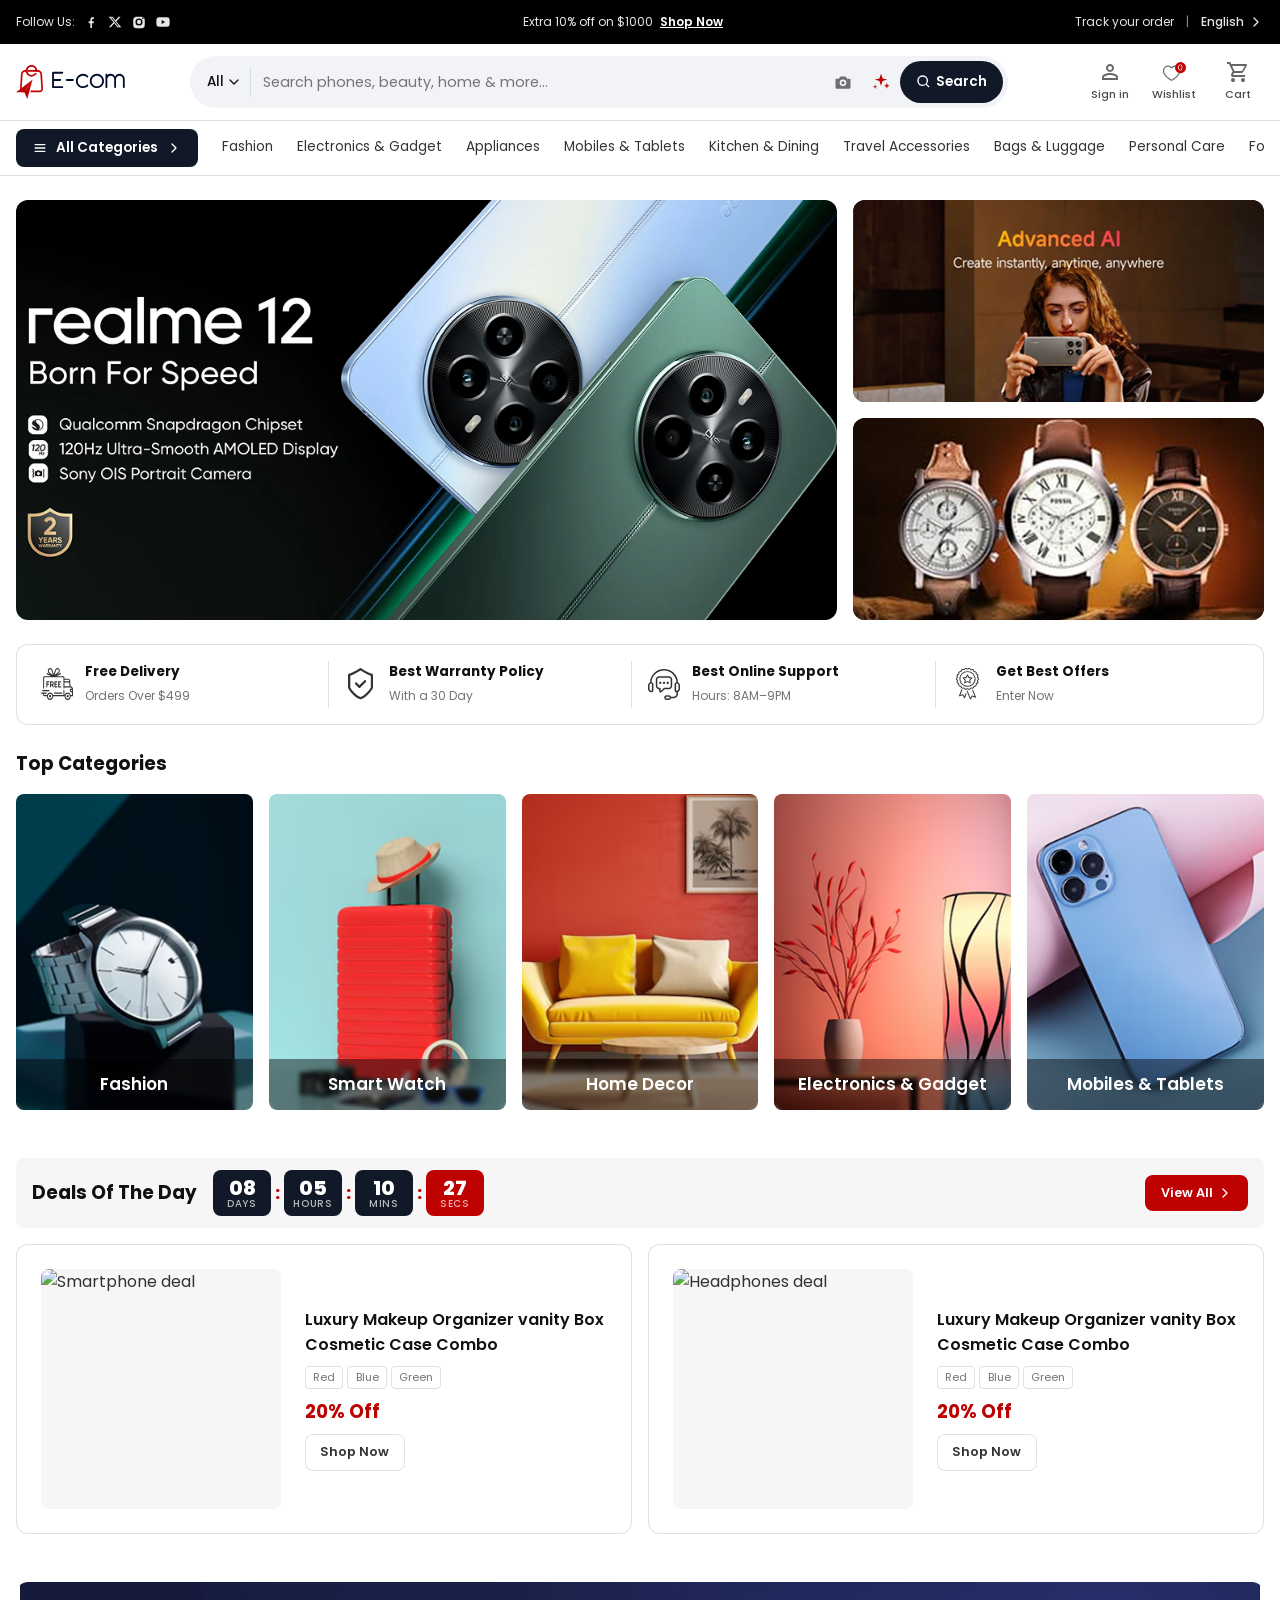
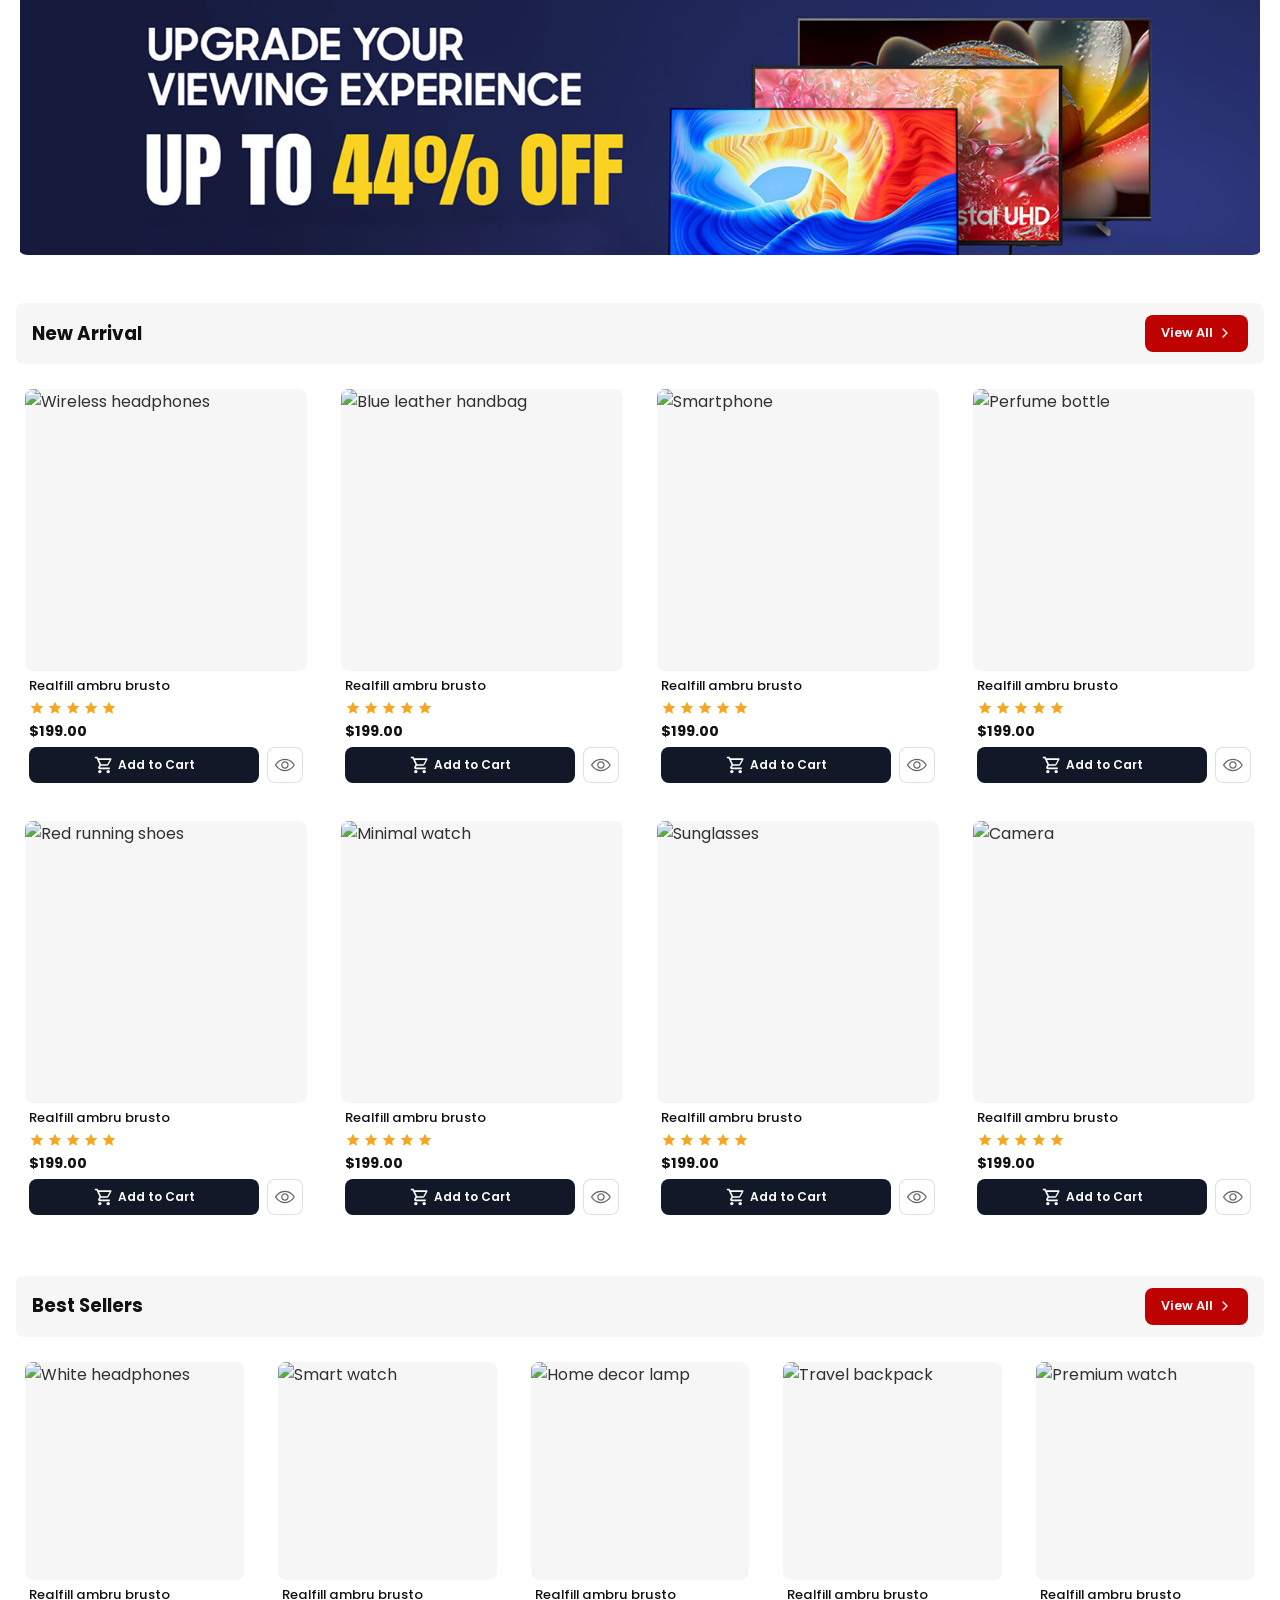
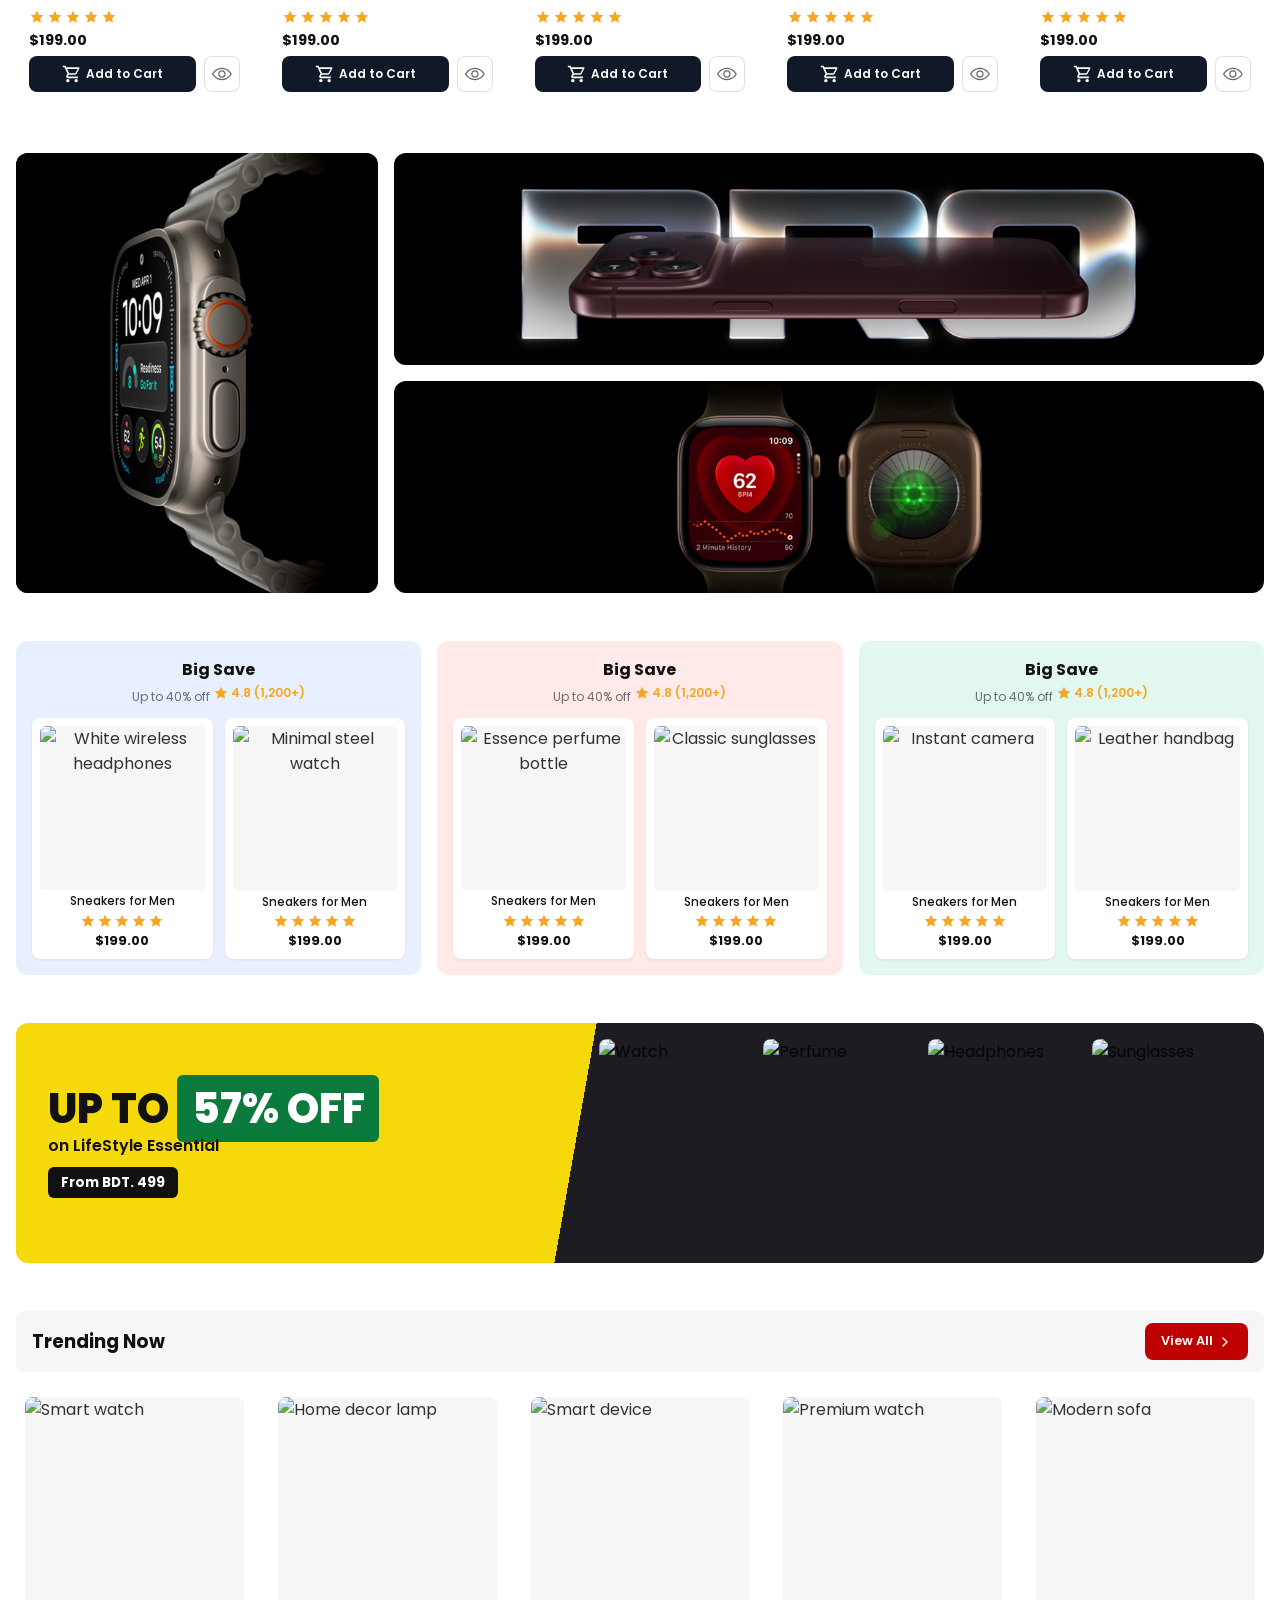
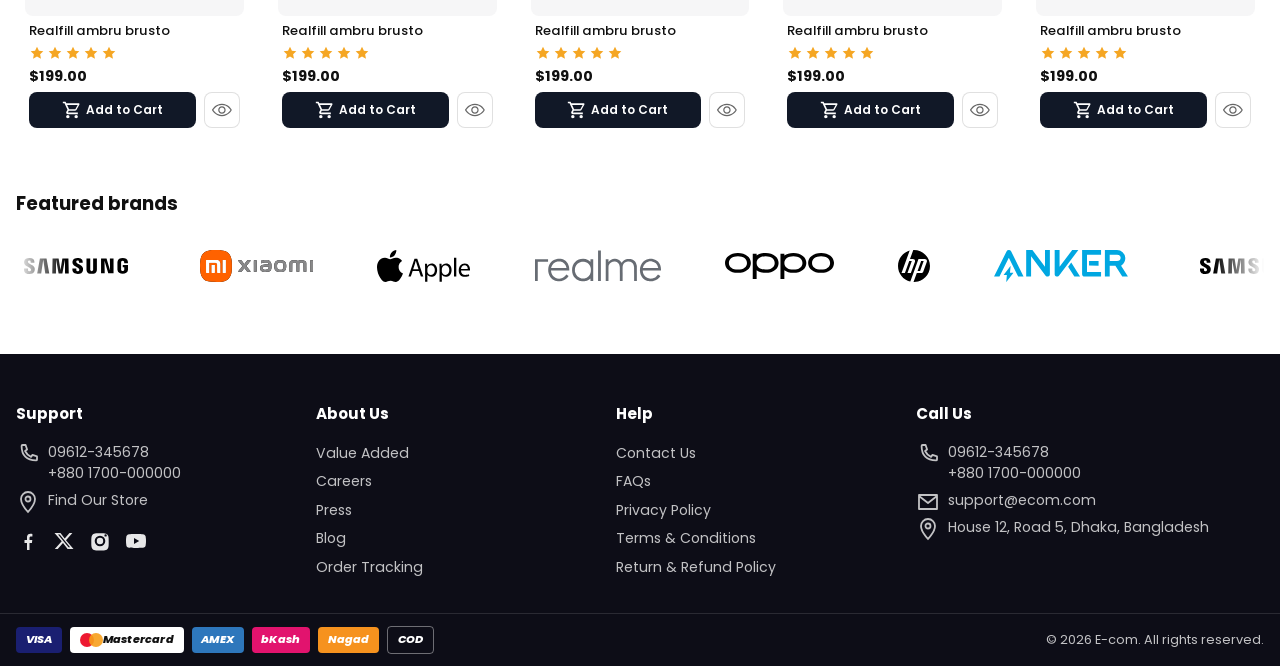
==== index.html @ a183217d "first commit" ====
<!DOCTYPE html>
<html lang="en">
<head>
  <meta charset="UTF-8" />
  <meta name="viewport" content="width=device-width, initial-scale=1.0" />
  <title>E-com — Home</title>
  <link rel="preconnect" href="https://fonts.googleapis.com" />
  <link rel="preconnect" href="https://fonts.gstatic.com" crossorigin />
  <link href="https://fonts.googleapis.com/css2?family=Poppins:wght@400;500;600;700;800&display=swap" rel="stylesheet" />
  <link rel="stylesheet" href="styles.css" />
</head>
<body>

  <!-- ══ Top utility bar ══ -->
  <div class="topbar">
    <div class="container topbar__inner">
      <div class="topbar__social">
        <span>Follow Us:</span>
        <a href="#" aria-label="Facebook" class="icon icon-16"><svg viewBox="0 0 24 24"><path d="M13.5 21v-7h2.4l.4-3h-2.8V9.1c0-.9.3-1.5 1.6-1.5h1.3V4.9c-.3 0-1.1-.1-2-.1-2 0-3.4 1.2-3.4 3.5V11H8.5v3H11v7h2.5z"/></svg></a>
        <a href="#" aria-label="X" class="icon icon-16"><svg viewBox="0 0 24 24"><path d="M17.5 4h2.9l-6.4 7.3L21.5 20h-5.9l-4.6-6-5.3 6H2.8l6.9-7.8L2.5 4h6l4.2 5.5L17.5 4zm-1 14.3h1.6L7.7 5.5H6L16.5 18.3z"/></svg></a>
        <a href="#" aria-label="Instagram" class="icon icon-16"><svg viewBox="0 0 24 24"><path d="M12 8.8A3.2 3.2 0 1 0 12 15.2 3.2 3.2 0 0 0 12 8.8zm0-2.1a5.3 5.3 0 1 1 0 10.6 5.3 5.3 0 0 1 0-10.6zm6.8-.3a1.2 1.2 0 1 1-2.4 0 1.2 1.2 0 0 1 2.4 0zM12 4.2c-2.5 0-2.8 0-3.8.1-1 .1-1.6.2-2.1.4-.6.2-1 .5-1.4.9-.4.4-.7.8-.9 1.4-.2.5-.3 1.1-.4 2.1-.1 1-.1 1.3-.1 3.8s0 2.8.1 3.8c.1 1 .2 1.6.4 2.1.2.6.5 1 .9 1.4.4.4.8.7 1.4.9.5.2 1.1.3 2.1.4 1 .1 1.3.1 3.8.1s2.8 0 3.8-.1c1-.1 1.6-.2 2.1-.4.6-.2 1-.5 1.4-.9.4-.4.7-.8.9-1.4.2-.5.3-1.1.4-2.1.1-1 .1-1.3.1-3.8s0-2.8-.1-3.8c-.1-1-.2-1.6-.4-2.1-.2-.6-.5-1-.9-1.4-.4-.4-.8-.7-1.4-.9-.5-.2-1.1-.3-2.1-.4-1-.1-1.3-.1-3.8-.1z"/></svg></a>
        <a href="#" aria-label="YouTube" class="icon icon-16"><svg viewBox="0 0 24 24"><path d="M21.6 7.2a2.5 2.5 0 0 0-1.8-1.8C18.2 5 12 5 12 5s-6.2 0-7.8.4A2.5 2.5 0 0 0 2.4 7.2 26 26 0 0 0 2 12a26 26 0 0 0 .4 4.8 2.5 2.5 0 0 0 1.8 1.8c1.6.4 7.8.4 7.8.4s6.2 0 7.8-.4a2.5 2.5 0 0 0 1.8-1.8A26 26 0 0 0 22 12a26 26 0 0 0-.4-4.8zM10 15V9l5.2 3L10 15z"/></svg></a>
      </div>
      <p class="topbar__promo">Extra 10% off on $1000 <a href="#">Shop Now</a></p>
      <div class="topbar__links">
        <a href="#">Track your order</a>
        <span class="divider">|</span>
        <button class="lang">English <span class="icon icon-16"><svg viewBox="0 0 24 24"><path d="M9 6l6 6-6 6" fill="none" stroke="currentColor" stroke-width="2" stroke-linecap="round" stroke-linejoin="round"/></svg></span></button>
      </div>
    </div>
  </div>

  <!-- ══ Main header ══ -->
  <header class="header">
    <div class="container header__inner">
      <a class="logo" href="index.html">
        <img src="Assets/Icon/E com Logo.svg" alt="E-com logo" width="163" height="50" />
      </a>
      <div class="header__actions">
        <div class="searchwrap">
          <form class="search" role="search" id="searchForm">
            <div class="search__cat">
              <button type="button" id="searchCatBtn" aria-expanded="false" aria-haspopup="listbox">
                <span id="searchCatLabel">All</span>
                <span class="icon icon-16"><svg viewBox="0 0 24 24"><path d="M6 9l6 6 6-6" fill="none" stroke="currentColor" stroke-width="2" stroke-linecap="round" stroke-linejoin="round"/></svg></span>
              </button>
              <ul class="search__menu" id="searchCatMenu" role="listbox" hidden>
                <li><button type="button" class="active" data-value="all" role="option">All</button></li>
                <li><button type="button" data-value="mobiles" role="option">Mobiles &amp; Tab</button></li>
                <li><button type="button" data-value="electronics" role="option">Electronics</button></li>
                <li><button type="button" data-value="womens" role="option">Women's Fashion</button></li>
                <li><button type="button" data-value="mens" role="option">Men's Fashion</button></li>
                <li><button type="button" data-value="beauty" role="option">Beauty</button></li>
                <li><button type="button" data-value="home" role="option">Home &amp; Living</button></li>
                <li><button type="button" data-value="appliances" role="option">Appliances</button></li>
                <li><button type="button" data-value="baby" role="option">Baby &amp; Kids</button></li>
                <li><button type="button" data-value="sports" role="option">Sports</button></li>
              </ul>
            </div>
            <input type="search" id="searchInput" placeholder="Search phones, beauty, home & more…" aria-label="Search products" autocomplete="off" />
            <button type="button" class="search__tool" id="imgSearchBtn" aria-label="Search by image" title="Search by image">
              <svg viewBox="0 0 24 24"><path d="M4 8h3l2-2.5h6L17 8h3a1 1 0 0 1 1 1v10a1 1 0 0 1-1 1H4a1 1 0 0 1-1-1V9a1 1 0 0 1 1-1zm8 9a4 4 0 1 0 0-8 4 4 0 0 0 0 8zm0-2a2 2 0 1 1 0-4 2 2 0 0 1 0 4z"/></svg>
            </button>
            <button type="button" class="search__tool search__ai" id="aiSearchBtn" aria-label="Ask AI" title="Ask AI">
              <svg viewBox="0 0 24 24"><path d="M12 2l1.9 5.7L19.5 9l-5.6 1.9L12 16.5l-1.9-5.6L4.5 9l5.6-1.3L12 2zm7 11l.9 2.6 2.6.9-2.6.9-.9 2.6-.9-2.6-2.6-.9 2.6-.9.9-2.6zM5 15l.7 2 2 .7-2 .7-.7 2-.7-2-2-.7 2-.7.7-2z"/></svg>
            </button>
            <button type="submit" class="search__go" aria-label="Search" title="Search">
              <svg viewBox="0 0 24 24"><path d="M10 2a8 8 0 1 0 4.9 14.3l4 4 1.4-1.4-4-4A8 8 0 0 0 10 2zm0 2a6 6 0 1 1 0 12 6 6 0 0 1 0-12z"/></svg>
              <span>Search</span>
            </button>
          </form>
          <input type="file" id="imgSearchInput" accept="image/*" hidden />
          <div class="ai-panel" id="aiPanel" hidden>
            <p class="ai-panel__title"><span class="icon icon-16"><svg viewBox="0 0 24 24"><path d="M12 2l1.9 5.7L19.5 9l-5.6 1.9L12 16.5l-1.9-5.6L4.5 9l5.6-1.3L12 2zm7 11l.9 2.6 2.6.9-2.6.9-.9 2.6-.9-2.6-2.6-.9 2.6-.9.9-2.6zM5 15l.7 2 2 .7-2 .7-.7 2-.7-2-2-.7 2-.7.7-2z"/></svg></span> Ask AI — describe what you want</p>
            <div class="ai-panel__row">
              <input type="text" id="aiInput" placeholder="e.g. red running shoes under $150" aria-label="Ask AI" />
              <button id="aiGo">Ask</button>
            </div>
            <div class="ai-panel__chips" id="aiChips"></div>
          </div>
          <div class="img-panel" id="imgPanel" hidden>
            <img id="imgPreview" alt="Uploaded search image" />
            <p>Image added — showing visually similar picks below.</p>
          </div>
        </div>
        <a href="#" class="h-icon" aria-label="Sign in"><img src="Assets/Icon/User Profile.svg" alt="" width="24" height="24" /><span>Sign in</span></a>
        <a href="#" class="h-icon" aria-label="Wishlist"><img src="Assets/Icon/Fav.svg" alt="" width="24" height="24" /><span>Wishlist</span></a>
        <a href="#" class="h-icon" aria-label="Cart"><img src="Assets/Icon/Cart.svg" alt="" width="24" height="24" /><span>Cart</span></a>
      </div>
    </div>
    <!-- ══ Category strip below header ══ -->
    <div class="catstrip">
      <div class="container catstrip__inner">
        <button class="catstrip__all" id="allCatsBtn" aria-expanded="false"><span class="icon icon-16"><svg viewBox="0 0 24 24"><path d="M4 6h16v2H4zm0 5h16v2H4zm0 5h16v2H4z"/></svg></span> All Categories <span class="icon icon-16 catstrip__chev"><svg viewBox="0 0 24 24"><path d="M9 6l6 6-6 6" fill="none" stroke="currentColor" stroke-width="2" stroke-linecap="round" stroke-linejoin="round"/></svg></span></button>
        <nav class="catstrip__nav" aria-label="Categories">
          <a href="#">Fashion</a>
          <a href="#">Electronics &amp; Gadget</a>
          <a href="#">Appliances</a>
          <a href="#">Mobiles &amp; Tablets</a>
          <a href="#">Kitchen &amp; Dining</a>
          <a href="#">Travel Accessories</a>
          <a href="#">Bags &amp; Luggage</a>
          <a href="#">Personal Care</a>
          <a href="#">Food &amp; Grocery</a>
        </nav>
      </div>
      <!-- ══ Mega menu (opens on All Categories click) ══ -->
      <div class="megamenu" id="megaMenu" hidden>
        <div class="container megamenu__inner">
          <ul class="megamenu__side" id="megaSide"></ul>
          <div class="megamenu__main">
            <div class="megamenu__head">
              <h3 id="megaTitle">Fashion</h3>
              <a href="#">View all <span class="icon icon-16"><svg viewBox="0 0 24 24"><path d="M5 12h14m-6-6l6 6-6 6" fill="none" stroke="currentColor" stroke-width="2" stroke-linecap="round" stroke-linejoin="round"/></svg></span></a>
            </div>
            <div class="megamenu__subs" id="megaSubs"></div>
          </div>
          <aside class="megamenu__explore">
            <p class="explore__kicker">Explore</p>
            <h4 id="exploreTitle">Fashion</h4>
            <p id="exploreText">Browse the top picks in fashion from verified sellers.</p>
            <a class="btn btn--primary btn--sm" href="#">Shop now <span class="icon icon-16"><svg viewBox="0 0 24 24"><path d="M5 12h14m-6-6l6 6-6 6" fill="none" stroke="currentColor" stroke-width="2" stroke-linecap="round" stroke-linejoin="round"/></svg></span></a>
            <p class="explore__note"><span class="icon icon-16"><svg viewBox="0 0 24 24"><path d="M3 7h11v8H3zM14 10h4l3 3v2h-7zM6 19a1.8 1.8 0 1 0 0-3.6A1.8 1.8 0 0 0 6 19zm11 0a1.8 1.8 0 1 0 0-3.6 1.8 1.8 0 0 0 0 3.6z" fill="none" stroke="currentColor" stroke-width="1.8"/></svg></span> 100% Cash on Delivery</p>
            <p class="explore__note"><span class="icon icon-16"><svg viewBox="0 0 24 24"><path d="M3 7h11v8H3zM14 10h4l3 3v2h-7zM6 19a1.8 1.8 0 1 0 0-3.6A1.8 1.8 0 0 0 6 19zm11 0a1.8 1.8 0 1 0 0-3.6 1.8 1.8 0 0 0 0 3.6z" fill="none" stroke="currentColor" stroke-width="1.8"/></svg></span> Fast home delivery</p>
          </aside>
        </div>
      </div>
    </div>
  </header>

  <main>
    <!-- ══ Hero ══ -->
    <section class="container hero">
      <article class="hero__main">
        <img src="Assets/Banner/Main Hero Banner.png" alt="Galaxy S25 Series pre-order" />
      </article>
      <div class="hero__side">
        <article class="hero__card"><img src="Assets/Banner/Sub Banner 1.png" alt="Advanced AI phones" /></article>
        <article class="hero__card"><img src="Assets/Banner/Sub Banner 2.png" alt="Premium watches" /></article>
      </div>
    </section>

    <!-- ══ Service strip ══ -->
    <section class="container">
      <div class="trust">
        <div class="trust__item">
          <img src="Assets/Icon/Free delivery.svg" alt="Free delivery" width="32" height="32" />
          <div><strong>Free Delivery</strong><small>Orders Over $499</small></div>
        </div>
        <div class="trust__item">
          <img src="Assets/Icon/Best Warranty Policy.svg" alt="Best warranty policy" width="32" height="32" />
          <div><strong>Best Warranty Policy</strong><small>With a 30 Day</small></div>
        </div>
        <div class="trust__item">
          <img src="Assets/Icon/Best Online Support.svg" alt="Best online support" width="32" height="32" />
          <div><strong>Best Online Support</strong><small>Hours: 8AM–9PM</small></div>
        </div>
        <div class="trust__item">
          <img src="Assets/Icon/Get Best Offers.svg" alt="Get best offers" width="32" height="32" />
          <div><strong>Get Best Offers</strong><small>Enter Now</small></div>
        </div>
      </div>
    </section>

    <!-- ══ Top categories ══ -->
    <section class="container section">
      <h2 class="section__title">Top Categories</h2>
      <div class="cats">
        <a class="cat" href="#"><img src="Assets/Category Banner Image/image.png" alt="Fashion" /><span>Fashion</span></a>
        <a class="cat" href="#"><img src="Assets/Category Banner Image/image-1.png" alt="Smart Watch" /><span>Smart Watch</span></a>
        <a class="cat" href="#"><img src="Assets/Category Banner Image/image 104.png" alt="Home Decor" /><span>Home Decor</span></a>
        <a class="cat" href="#"><img src="Assets/Category Banner Image/image 106.png" alt="Electronics and Gadget" /><span>Electronics &amp; Gadget</span></a>
        <a class="cat" href="#"><img src="Assets/Category Banner Image/image 114.png" alt="Mobiles and Tablets" /><span>Mobiles &amp; Tablets</span></a>
      </div>
    </section>

    <!-- ══ Deals of the day ══ -->
    <section class="container section">
      <div class="deals-bar">
        <div class="deals-bar__left">
          <h2 class="section__title section__title--inline">Deals Of The Day</h2>
          <div class="countdown" id="countdown" aria-label="Deal countdown">
            <div class="cd-box"><span id="cd-d">08</span><small>Days</small></div><i>:</i>
            <div class="cd-box"><span id="cd-h">05</span><small>Hours</small></div><i>:</i>
            <div class="cd-box"><span id="cd-m">10</span><small>Mins</small></div><i>:</i>
            <div class="cd-box cd-box--sec"><span id="cd-s">30</span><small>Secs</small></div>
          </div>
        </div>
        <a class="btn btn--primary btn--sm" href="#">View All <span class="icon icon-16"><svg viewBox="0 0 24 24"><path d="M9 6l6 6-6 6" fill="none" stroke="currentColor" stroke-width="2" stroke-linecap="round" stroke-linejoin="round"/></svg></span></a>
      </div>
      <div class="deals">
        <article class="deal">
          <div class="deal__img"><img src="https://images.unsplash.com/photo-1592750475338-74b7b21085ab?auto=format&fit=crop&w=800&q=80" alt="Smartphone deal" /></div>
          <div class="deal__body">
            <h3>Luxury Makeup Organizer vanity Box Cosmetic Case Combo</h3>
            <div class="tags"><span>Red</span><span>Blue</span><span>Green</span></div>
            <p class="off">20% Off</p>
            <a class="btn btn--ghost btn--sm" href="#">Shop Now</a>
          </div>
        </article>
        <article class="deal">
          <div class="deal__img"><img src="https://images.unsplash.com/photo-1505740420928-5e560c06d30e?auto=format&fit=crop&w=800&q=80" alt="Headphones deal" /></div>
          <div class="deal__body">
            <h3>Luxury Makeup Organizer vanity Box Cosmetic Case Combo</h3>
            <div class="tags"><span>Red</span><span>Blue</span><span>Green</span></div>
            <p class="off">20% Off</p>
            <a class="btn btn--ghost btn--sm" href="#">Shop Now</a>
          </div>
        </article>
      </div>
    </section>

    <!-- ══ Promo banner ══ -->
    <section class="container section">
      <article class="promo promo--img">
        <img src="Assets/Banner/2nd Section Main Banner.png" alt="Upgrade your viewing experience — up to 44% off TVs" />
      </article>
    </section>

    <!-- ══ New arrival (4 per row x 2 rows = 8) ══ -->
    <section class="container section" id="new-arrival">
      <div class="deals-bar">
        <h2 class="section__title section__title--inline">New Arrival</h2>
        <a class="btn btn--primary btn--sm" href="#">View All <span class="icon icon-16"><svg viewBox="0 0 24 24"><path d="M9 6l6 6-6 6" fill="none" stroke="currentColor" stroke-width="2" stroke-linecap="round" stroke-linejoin="round"/></svg></span></a>
      </div>
      <div class="rail rail--4">
        <article class="mini" data-name="wireless headphones">
          <div class="mini__img">
            <img src="https://images.unsplash.com/photo-1505740420928-5e560c06d30e?auto=format&fit=crop&w=500&q=80" alt="Wireless headphones" />
            <div class="mini__stepper"><div class="qty"><button aria-label="Decrease quantity">−</button><span>1</span><button aria-label="Increase quantity">+</button></div></div>
          </div>
          <h3>Realfill ambru brusto</h3>
          <p class="stars" aria-label="Rated 5 out of 5"><svg viewBox="0 0 24 24"><path d="M12 2.5l2.9 6 6.6.9-4.8 4.6 1.2 6.5L12 17.4 6.1 20.5l1.2-6.5L2.5 9.4l6.6-.9 2.9-6z"/></svg><svg viewBox="0 0 24 24"><path d="M12 2.5l2.9 6 6.6.9-4.8 4.6 1.2 6.5L12 17.4 6.1 20.5l1.2-6.5L2.5 9.4l6.6-.9 2.9-6z"/></svg><svg viewBox="0 0 24 24"><path d="M12 2.5l2.9 6 6.6.9-4.8 4.6 1.2 6.5L12 17.4 6.1 20.5l1.2-6.5L2.5 9.4l6.6-.9 2.9-6z"/></svg><svg viewBox="0 0 24 24"><path d="M12 2.5l2.9 6 6.6.9-4.8 4.6 1.2 6.5L12 17.4 6.1 20.5l1.2-6.5L2.5 9.4l6.6-.9 2.9-6z"/></svg><svg viewBox="0 0 24 24"><path d="M12 2.5l2.9 6 6.6.9-4.8 4.6 1.2 6.5L12 17.4 6.1 20.5l1.2-6.5L2.5 9.4l6.6-.9 2.9-6z"/></svg></p>
          <p class="mini__price" data-unit="199">$199.00</p>
          <div class="mini__actions">
            <button class="mini__cart"><img src="Assets/Icon/Add to Card Icon.svg" alt="" width="20" height="20" /> Add to Cart</button>
            <button class="mini__view" aria-label="View product details"><img src="Assets/Icon/Show Product Details Icon.svg" alt="" width="20" height="20" /></button>
          </div>
        </article>
        <article class="mini" data-name="leather handbag">
          <div class="mini__img">
            <img src="https://images.unsplash.com/photo-1584917865442-de89df76afd3?auto=format&fit=crop&w=500&q=80" alt="Blue leather handbag" />
            <div class="mini__stepper"><div class="qty"><button aria-label="Decrease quantity">−</button><span>1</span><button aria-label="Increase quantity">+</button></div></div>
          </div>
          <h3>Realfill ambru brusto</h3>
          <p class="stars" aria-label="Rated 5 out of 5"><svg viewBox="0 0 24 24"><path d="M12 2.5l2.9 6 6.6.9-4.8 4.6 1.2 6.5L12 17.4 6.1 20.5l1.2-6.5L2.5 9.4l6.6-.9 2.9-6z"/></svg><svg viewBox="0 0 24 24"><path d="M12 2.5l2.9 6 6.6.9-4.8 4.6 1.2 6.5L12 17.4 6.1 20.5l1.2-6.5L2.5 9.4l6.6-.9 2.9-6z"/></svg><svg viewBox="0 0 24 24"><path d="M12 2.5l2.9 6 6.6.9-4.8 4.6 1.2 6.5L12 17.4 6.1 20.5l1.2-6.5L2.5 9.4l6.6-.9 2.9-6z"/></svg><svg viewBox="0 0 24 24"><path d="M12 2.5l2.9 6 6.6.9-4.8 4.6 1.2 6.5L12 17.4 6.1 20.5l1.2-6.5L2.5 9.4l6.6-.9 2.9-6z"/></svg><svg viewBox="0 0 24 24"><path d="M12 2.5l2.9 6 6.6.9-4.8 4.6 1.2 6.5L12 17.4 6.1 20.5l1.2-6.5L2.5 9.4l6.6-.9 2.9-6z"/></svg></p>
          <p class="mini__price" data-unit="199">$199.00</p>
          <div class="mini__actions">
            <button class="mini__cart"><img src="Assets/Icon/Add to Card Icon.svg" alt="" width="20" height="20" /> Add to Cart</button>
            <button class="mini__view" aria-label="View product details"><img src="Assets/Icon/Show Product Details Icon.svg" alt="" width="20" height="20" /></button>
          </div>
        </article>
        <article class="mini" data-name="smartphone">
          <div class="mini__img">
            <img src="https://images.unsplash.com/photo-1511707171634-5f897ff02aa9?auto=format&fit=crop&w=500&q=80" alt="Smartphone" />
            <div class="mini__stepper"><div class="qty"><button aria-label="Decrease quantity">−</button><span>1</span><button aria-label="Increase quantity">+</button></div></div>
          </div>
          <h3>Realfill ambru brusto</h3>
          <p class="stars" aria-label="Rated 5 out of 5"><svg viewBox="0 0 24 24"><path d="M12 2.5l2.9 6 6.6.9-4.8 4.6 1.2 6.5L12 17.4 6.1 20.5l1.2-6.5L2.5 9.4l6.6-.9 2.9-6z"/></svg><svg viewBox="0 0 24 24"><path d="M12 2.5l2.9 6 6.6.9-4.8 4.6 1.2 6.5L12 17.4 6.1 20.5l1.2-6.5L2.5 9.4l6.6-.9 2.9-6z"/></svg><svg viewBox="0 0 24 24"><path d="M12 2.5l2.9 6 6.6.9-4.8 4.6 1.2 6.5L12 17.4 6.1 20.5l1.2-6.5L2.5 9.4l6.6-.9 2.9-6z"/></svg><svg viewBox="0 0 24 24"><path d="M12 2.5l2.9 6 6.6.9-4.8 4.6 1.2 6.5L12 17.4 6.1 20.5l1.2-6.5L2.5 9.4l6.6-.9 2.9-6z"/></svg><svg viewBox="0 0 24 24"><path d="M12 2.5l2.9 6 6.6.9-4.8 4.6 1.2 6.5L12 17.4 6.1 20.5l1.2-6.5L2.5 9.4l6.6-.9 2.9-6z"/></svg></p>
          <p class="mini__price" data-unit="199">$199.00</p>
          <div class="mini__actions">
            <button class="mini__cart"><img src="Assets/Icon/Add to Card Icon.svg" alt="" width="20" height="20" /> Add to Cart</button>
            <button class="mini__view" aria-label="View product details"><img src="Assets/Icon/Show Product Details Icon.svg" alt="" width="20" height="20" /></button>
          </div>
        </article>
        <article class="mini" data-name="perfume">
          <div class="mini__img">
            <img src="https://images.unsplash.com/photo-1541643600914-78b084683601?auto=format&fit=crop&w=500&q=80" alt="Perfume bottle" />
            <div class="mini__stepper"><div class="qty"><button aria-label="Decrease quantity">−</button><span>1</span><button aria-label="Increase quantity">+</button></div></div>
          </div>
          <h3>Realfill ambru brusto</h3>
          <p class="stars" aria-label="Rated 5 out of 5"><svg viewBox="0 0 24 24"><path d="M12 2.5l2.9 6 6.6.9-4.8 4.6 1.2 6.5L12 17.4 6.1 20.5l1.2-6.5L2.5 9.4l6.6-.9 2.9-6z"/></svg><svg viewBox="0 0 24 24"><path d="M12 2.5l2.9 6 6.6.9-4.8 4.6 1.2 6.5L12 17.4 6.1 20.5l1.2-6.5L2.5 9.4l6.6-.9 2.9-6z"/></svg><svg viewBox="0 0 24 24"><path d="M12 2.5l2.9 6 6.6.9-4.8 4.6 1.2 6.5L12 17.4 6.1 20.5l1.2-6.5L2.5 9.4l6.6-.9 2.9-6z"/></svg><svg viewBox="0 0 24 24"><path d="M12 2.5l2.9 6 6.6.9-4.8 4.6 1.2 6.5L12 17.4 6.1 20.5l1.2-6.5L2.5 9.4l6.6-.9 2.9-6z"/></svg><svg viewBox="0 0 24 24"><path d="M12 2.5l2.9 6 6.6.9-4.8 4.6 1.2 6.5L12 17.4 6.1 20.5l1.2-6.5L2.5 9.4l6.6-.9 2.9-6z"/></svg></p>
          <p class="mini__price" data-unit="199">$199.00</p>
          <div class="mini__actions">
            <button class="mini__cart"><img src="Assets/Icon/Add to Card Icon.svg" alt="" width="20" height="20" /> Add to Cart</button>
            <button class="mini__view" aria-label="View product details"><img src="Assets/Icon/Show Product Details Icon.svg" alt="" width="20" height="20" /></button>
          </div>
        </article>
        <article class="mini" data-name="running shoes sneakers">
          <div class="mini__img">
            <img src="https://images.unsplash.com/photo-1542291026-7eec264c27ff?auto=format&fit=crop&w=500&q=80" alt="Red running shoes" />
            <div class="mini__stepper"><div class="qty"><button aria-label="Decrease quantity">−</button><span>1</span><button aria-label="Increase quantity">+</button></div></div>
          </div>
          <h3>Realfill ambru brusto</h3>
          <p class="stars" aria-label="Rated 5 out of 5"><svg viewBox="0 0 24 24"><path d="M12 2.5l2.9 6 6.6.9-4.8 4.6 1.2 6.5L12 17.4 6.1 20.5l1.2-6.5L2.5 9.4l6.6-.9 2.9-6z"/></svg><svg viewBox="0 0 24 24"><path d="M12 2.5l2.9 6 6.6.9-4.8 4.6 1.2 6.5L12 17.4 6.1 20.5l1.2-6.5L2.5 9.4l6.6-.9 2.9-6z"/></svg><svg viewBox="0 0 24 24"><path d="M12 2.5l2.9 6 6.6.9-4.8 4.6 1.2 6.5L12 17.4 6.1 20.5l1.2-6.5L2.5 9.4l6.6-.9 2.9-6z"/></svg><svg viewBox="0 0 24 24"><path d="M12 2.5l2.9 6 6.6.9-4.8 4.6 1.2 6.5L12 17.4 6.1 20.5l1.2-6.5L2.5 9.4l6.6-.9 2.9-6z"/></svg><svg viewBox="0 0 24 24"><path d="M12 2.5l2.9 6 6.6.9-4.8 4.6 1.2 6.5L12 17.4 6.1 20.5l1.2-6.5L2.5 9.4l6.6-.9 2.9-6z"/></svg></p>
          <p class="mini__price" data-unit="199">$199.00</p>
          <div class="mini__actions">
            <button class="mini__cart"><img src="Assets/Icon/Add to Card Icon.svg" alt="" width="20" height="20" /> Add to Cart</button>
            <button class="mini__view" aria-label="View product details"><img src="Assets/Icon/Show Product Details Icon.svg" alt="" width="20" height="20" /></button>
          </div>
        </article>
        <article class="mini" data-name="minimal watch">
          <div class="mini__img">
            <img src="https://images.unsplash.com/photo-1523275335684-37898b6baf30?auto=format&fit=crop&w=500&q=80" alt="Minimal watch" />
            <div class="mini__stepper"><div class="qty"><button aria-label="Decrease quantity">−</button><span>1</span><button aria-label="Increase quantity">+</button></div></div>
          </div>
          <h3>Realfill ambru brusto</h3>
          <p class="stars" aria-label="Rated 5 out of 5"><svg viewBox="0 0 24 24"><path d="M12 2.5l2.9 6 6.6.9-4.8 4.6 1.2 6.5L12 17.4 6.1 20.5l1.2-6.5L2.5 9.4l6.6-.9 2.9-6z"/></svg><svg viewBox="0 0 24 24"><path d="M12 2.5l2.9 6 6.6.9-4.8 4.6 1.2 6.5L12 17.4 6.1 20.5l1.2-6.5L2.5 9.4l6.6-.9 2.9-6z"/></svg><svg viewBox="0 0 24 24"><path d="M12 2.5l2.9 6 6.6.9-4.8 4.6 1.2 6.5L12 17.4 6.1 20.5l1.2-6.5L2.5 9.4l6.6-.9 2.9-6z"/></svg><svg viewBox="0 0 24 24"><path d="M12 2.5l2.9 6 6.6.9-4.8 4.6 1.2 6.5L12 17.4 6.1 20.5l1.2-6.5L2.5 9.4l6.6-.9 2.9-6z"/></svg><svg viewBox="0 0 24 24"><path d="M12 2.5l2.9 6 6.6.9-4.8 4.6 1.2 6.5L12 17.4 6.1 20.5l1.2-6.5L2.5 9.4l6.6-.9 2.9-6z"/></svg></p>
          <p class="mini__price" data-unit="199">$199.00</p>
          <div class="mini__actions">
            <button class="mini__cart"><img src="Assets/Icon/Add to Card Icon.svg" alt="" width="20" height="20" /> Add to Cart</button>
            <button class="mini__view" aria-label="View product details"><img src="Assets/Icon/Show Product Details Icon.svg" alt="" width="20" height="20" /></button>
          </div>
        </article>
        <article class="mini" data-name="sunglasses">
          <div class="mini__img">
            <img src="https://images.unsplash.com/photo-1572635196237-14b3f281503f?auto=format&fit=crop&w=500&q=80" alt="Sunglasses" />
            <div class="mini__stepper"><div class="qty"><button aria-label="Decrease quantity">−</button><span>1</span><button aria-label="Increase quantity">+</button></div></div>
          </div>
          <h3>Realfill ambru brusto</h3>
          <p class="stars" aria-label="Rated 5 out of 5"><svg viewBox="0 0 24 24"><path d="M12 2.5l2.9 6 6.6.9-4.8 4.6 1.2 6.5L12 17.4 6.1 20.5l1.2-6.5L2.5 9.4l6.6-.9 2.9-6z"/></svg><svg viewBox="0 0 24 24"><path d="M12 2.5l2.9 6 6.6.9-4.8 4.6 1.2 6.5L12 17.4 6.1 20.5l1.2-6.5L2.5 9.4l6.6-.9 2.9-6z"/></svg><svg viewBox="0 0 24 24"><path d="M12 2.5l2.9 6 6.6.9-4.8 4.6 1.2 6.5L12 17.4 6.1 20.5l1.2-6.5L2.5 9.4l6.6-.9 2.9-6z"/></svg><svg viewBox="0 0 24 24"><path d="M12 2.5l2.9 6 6.6.9-4.8 4.6 1.2 6.5L12 17.4 6.1 20.5l1.2-6.5L2.5 9.4l6.6-.9 2.9-6z"/></svg><svg viewBox="0 0 24 24"><path d="M12 2.5l2.9 6 6.6.9-4.8 4.6 1.2 6.5L12 17.4 6.1 20.5l1.2-6.5L2.5 9.4l6.6-.9 2.9-6z"/></svg></p>
          <p class="mini__price" data-unit="199">$199.00</p>
          <div class="mini__actions">
            <button class="mini__cart"><img src="Assets/Icon/Add to Card Icon.svg" alt="" width="20" height="20" /> Add to Cart</button>
            <button class="mini__view" aria-label="View product details"><img src="Assets/Icon/Show Product Details Icon.svg" alt="" width="20" height="20" /></button>
          </div>
        </article>
        <article class="mini" data-name="camera">
          <div class="mini__img">
            <img src="https://images.unsplash.com/photo-1526170375885-4d8ecf77b99f?auto=format&fit=crop&w=500&q=80" alt="Camera" />
            <div class="mini__stepper"><div class="qty"><button aria-label="Decrease quantity">−</button><span>1</span><button aria-label="Increase quantity">+</button></div></div>
          </div>
          <h3>Realfill ambru brusto</h3>
          <p class="stars" aria-label="Rated 5 out of 5"><svg viewBox="0 0 24 24"><path d="M12 2.5l2.9 6 6.6.9-4.8 4.6 1.2 6.5L12 17.4 6.1 20.5l1.2-6.5L2.5 9.4l6.6-.9 2.9-6z"/></svg><svg viewBox="0 0 24 24"><path d="M12 2.5l2.9 6 6.6.9-4.8 4.6 1.2 6.5L12 17.4 6.1 20.5l1.2-6.5L2.5 9.4l6.6-.9 2.9-6z"/></svg><svg viewBox="0 0 24 24"><path d="M12 2.5l2.9 6 6.6.9-4.8 4.6 1.2 6.5L12 17.4 6.1 20.5l1.2-6.5L2.5 9.4l6.6-.9 2.9-6z"/></svg><svg viewBox="0 0 24 24"><path d="M12 2.5l2.9 6 6.6.9-4.8 4.6 1.2 6.5L12 17.4 6.1 20.5l1.2-6.5L2.5 9.4l6.6-.9 2.9-6z"/></svg><svg viewBox="0 0 24 24"><path d="M12 2.5l2.9 6 6.6.9-4.8 4.6 1.2 6.5L12 17.4 6.1 20.5l1.2-6.5L2.5 9.4l6.6-.9 2.9-6z"/></svg></p>
          <p class="mini__price" data-unit="199">$199.00</p>
          <div class="mini__actions">
            <button class="mini__cart"><img src="Assets/Icon/Add to Card Icon.svg" alt="" width="20" height="20" /> Add to Cart</button>
            <button class="mini__view" aria-label="View product details"><img src="Assets/Icon/Show Product Details Icon.svg" alt="" width="20" height="20" /></button>
          </div>
        </article>
      </div>
    </section>

    <!-- ══ Best sellers ══ -->
    <section class="container section">
      <div class="deals-bar">
        <h2 class="section__title section__title--inline">Best Sellers</h2>
        <a class="btn btn--primary btn--sm" href="#">View All <span class="icon icon-16"><svg viewBox="0 0 24 24"><path d="M9 6l6 6-6 6" fill="none" stroke="currentColor" stroke-width="2" stroke-linecap="round" stroke-linejoin="round"/></svg></span></a>
      </div>
      <div class="rail">
        <article class="mini" data-name="white headphones">
          <div class="mini__img">
            <img src="https://images.unsplash.com/photo-1583394838336-acd977736f90?auto=format&fit=crop&w=500&q=80" alt="White headphones" />
            <div class="mini__stepper"><div class="qty"><button aria-label="Decrease quantity">−</button><span>1</span><button aria-label="Increase quantity">+</button></div></div>
          </div>
          <h3>Realfill ambru brusto</h3>
          <p class="stars" aria-label="Rated 5 out of 5"><svg viewBox="0 0 24 24"><path d="M12 2.5l2.9 6 6.6.9-4.8 4.6 1.2 6.5L12 17.4 6.1 20.5l1.2-6.5L2.5 9.4l6.6-.9 2.9-6z"/></svg><svg viewBox="0 0 24 24"><path d="M12 2.5l2.9 6 6.6.9-4.8 4.6 1.2 6.5L12 17.4 6.1 20.5l1.2-6.5L2.5 9.4l6.6-.9 2.9-6z"/></svg><svg viewBox="0 0 24 24"><path d="M12 2.5l2.9 6 6.6.9-4.8 4.6 1.2 6.5L12 17.4 6.1 20.5l1.2-6.5L2.5 9.4l6.6-.9 2.9-6z"/></svg><svg viewBox="0 0 24 24"><path d="M12 2.5l2.9 6 6.6.9-4.8 4.6 1.2 6.5L12 17.4 6.1 20.5l1.2-6.5L2.5 9.4l6.6-.9 2.9-6z"/></svg><svg viewBox="0 0 24 24"><path d="M12 2.5l2.9 6 6.6.9-4.8 4.6 1.2 6.5L12 17.4 6.1 20.5l1.2-6.5L2.5 9.4l6.6-.9 2.9-6z"/></svg></p>
          <p class="mini__price" data-unit="199">$199.00</p>
          <div class="mini__actions">
            <button class="mini__cart"><img src="Assets/Icon/Add to Card Icon.svg" alt="" width="20" height="20" /> Add to Cart</button>
            <button class="mini__view" aria-label="View product details"><img src="Assets/Icon/Show Product Details Icon.svg" alt="" width="20" height="20" /></button>
          </div>
        </article>
        <article class="mini" data-name="smart watch">
          <div class="mini__img">
            <img src="https://images.unsplash.com/photo-1546868871-7041f2a55e12?auto=format&fit=crop&w=500&q=80" alt="Smart watch" />
            <div class="mini__stepper"><div class="qty"><button aria-label="Decrease quantity">−</button><span>1</span><button aria-label="Increase quantity">+</button></div></div>
          </div>
          <h3>Realfill ambru brusto</h3>
          <p class="stars" aria-label="Rated 5 out of 5"><svg viewBox="0 0 24 24"><path d="M12 2.5l2.9 6 6.6.9-4.8 4.6 1.2 6.5L12 17.4 6.1 20.5l1.2-6.5L2.5 9.4l6.6-.9 2.9-6z"/></svg><svg viewBox="0 0 24 24"><path d="M12 2.5l2.9 6 6.6.9-4.8 4.6 1.2 6.5L12 17.4 6.1 20.5l1.2-6.5L2.5 9.4l6.6-.9 2.9-6z"/></svg><svg viewBox="0 0 24 24"><path d="M12 2.5l2.9 6 6.6.9-4.8 4.6 1.2 6.5L12 17.4 6.1 20.5l1.2-6.5L2.5 9.4l6.6-.9 2.9-6z"/></svg><svg viewBox="0 0 24 24"><path d="M12 2.5l2.9 6 6.6.9-4.8 4.6 1.2 6.5L12 17.4 6.1 20.5l1.2-6.5L2.5 9.4l6.6-.9 2.9-6z"/></svg><svg viewBox="0 0 24 24"><path d="M12 2.5l2.9 6 6.6.9-4.8 4.6 1.2 6.5L12 17.4 6.1 20.5l1.2-6.5L2.5 9.4l6.6-.9 2.9-6z"/></svg></p>
          <p class="mini__price" data-unit="199">$199.00</p>
          <div class="mini__actions">
            <button class="mini__cart"><img src="Assets/Icon/Add to Card Icon.svg" alt="" width="20" height="20" /> Add to Cart</button>
            <button class="mini__view" aria-label="View product details"><img src="Assets/Icon/Show Product Details Icon.svg" alt="" width="20" height="20" /></button>
          </div>
        </article>
        <article class="mini" data-name="home decor lamp">
          <div class="mini__img">
            <img src="https://images.unsplash.com/photo-1513506003901-1e6a229e2d15?auto=format&fit=crop&w=500&q=80" alt="Home decor lamp" />
            <div class="mini__stepper"><div class="qty"><button aria-label="Decrease quantity">−</button><span>1</span><button aria-label="Increase quantity">+</button></div></div>
          </div>
          <h3>Realfill ambru brusto</h3>
          <p class="stars" aria-label="Rated 5 out of 5"><svg viewBox="0 0 24 24"><path d="M12 2.5l2.9 6 6.6.9-4.8 4.6 1.2 6.5L12 17.4 6.1 20.5l1.2-6.5L2.5 9.4l6.6-.9 2.9-6z"/></svg><svg viewBox="0 0 24 24"><path d="M12 2.5l2.9 6 6.6.9-4.8 4.6 1.2 6.5L12 17.4 6.1 20.5l1.2-6.5L2.5 9.4l6.6-.9 2.9-6z"/></svg><svg viewBox="0 0 24 24"><path d="M12 2.5l2.9 6 6.6.9-4.8 4.6 1.2 6.5L12 17.4 6.1 20.5l1.2-6.5L2.5 9.4l6.6-.9 2.9-6z"/></svg><svg viewBox="0 0 24 24"><path d="M12 2.5l2.9 6 6.6.9-4.8 4.6 1.2 6.5L12 17.4 6.1 20.5l1.2-6.5L2.5 9.4l6.6-.9 2.9-6z"/></svg><svg viewBox="0 0 24 24"><path d="M12 2.5l2.9 6 6.6.9-4.8 4.6 1.2 6.5L12 17.4 6.1 20.5l1.2-6.5L2.5 9.4l6.6-.9 2.9-6z"/></svg></p>
          <p class="mini__price" data-unit="199">$199.00</p>
          <div class="mini__actions">
            <button class="mini__cart"><img src="Assets/Icon/Add to Card Icon.svg" alt="" width="20" height="20" /> Add to Cart</button>
            <button class="mini__view" aria-label="View product details"><img src="Assets/Icon/Show Product Details Icon.svg" alt="" width="20" height="20" /></button>
          </div>
        </article>
        <article class="mini" data-name="travel backpack bag">
          <div class="mini__img">
            <img src="https://images.unsplash.com/photo-1553062407-98eeb64c6a62?auto=format&fit=crop&w=500&q=80" alt="Travel backpack" />
            <div class="mini__stepper"><div class="qty"><button aria-label="Decrease quantity">−</button><span>1</span><button aria-label="Increase quantity">+</button></div></div>
          </div>
          <h3>Realfill ambru brusto</h3>
          <p class="stars" aria-label="Rated 5 out of 5"><svg viewBox="0 0 24 24"><path d="M12 2.5l2.9 6 6.6.9-4.8 4.6 1.2 6.5L12 17.4 6.1 20.5l1.2-6.5L2.5 9.4l6.6-.9 2.9-6z"/></svg><svg viewBox="0 0 24 24"><path d="M12 2.5l2.9 6 6.6.9-4.8 4.6 1.2 6.5L12 17.4 6.1 20.5l1.2-6.5L2.5 9.4l6.6-.9 2.9-6z"/></svg><svg viewBox="0 0 24 24"><path d="M12 2.5l2.9 6 6.6.9-4.8 4.6 1.2 6.5L12 17.4 6.1 20.5l1.2-6.5L2.5 9.4l6.6-.9 2.9-6z"/></svg><svg viewBox="0 0 24 24"><path d="M12 2.5l2.9 6 6.6.9-4.8 4.6 1.2 6.5L12 17.4 6.1 20.5l1.2-6.5L2.5 9.4l6.6-.9 2.9-6z"/></svg><svg viewBox="0 0 24 24"><path d="M12 2.5l2.9 6 6.6.9-4.8 4.6 1.2 6.5L12 17.4 6.1 20.5l1.2-6.5L2.5 9.4l6.6-.9 2.9-6z"/></svg></p>
          <p class="mini__price" data-unit="199">$199.00</p>
          <div class="mini__actions">
            <button class="mini__cart"><img src="Assets/Icon/Add to Card Icon.svg" alt="" width="20" height="20" /> Add to Cart</button>
            <button class="mini__view" aria-label="View product details"><img src="Assets/Icon/Show Product Details Icon.svg" alt="" width="20" height="20" /></button>
          </div>
        </article>
        <article class="mini" data-name="premium watch">
          <div class="mini__img">
            <img src="https://images.unsplash.com/photo-1524805444758-089113d48a6d?auto=format&fit=crop&w=500&q=80" alt="Premium watch" />
            <div class="mini__stepper"><div class="qty"><button aria-label="Decrease quantity">−</button><span>1</span><button aria-label="Increase quantity">+</button></div></div>
          </div>
          <h3>Realfill ambru brusto</h3>
          <p class="stars" aria-label="Rated 5 out of 5"><svg viewBox="0 0 24 24"><path d="M12 2.5l2.9 6 6.6.9-4.8 4.6 1.2 6.5L12 17.4 6.1 20.5l1.2-6.5L2.5 9.4l6.6-.9 2.9-6z"/></svg><svg viewBox="0 0 24 24"><path d="M12 2.5l2.9 6 6.6.9-4.8 4.6 1.2 6.5L12 17.4 6.1 20.5l1.2-6.5L2.5 9.4l6.6-.9 2.9-6z"/></svg><svg viewBox="0 0 24 24"><path d="M12 2.5l2.9 6 6.6.9-4.8 4.6 1.2 6.5L12 17.4 6.1 20.5l1.2-6.5L2.5 9.4l6.6-.9 2.9-6z"/></svg><svg viewBox="0 0 24 24"><path d="M12 2.5l2.9 6 6.6.9-4.8 4.6 1.2 6.5L12 17.4 6.1 20.5l1.2-6.5L2.5 9.4l6.6-.9 2.9-6z"/></svg><svg viewBox="0 0 24 24"><path d="M12 2.5l2.9 6 6.6.9-4.8 4.6 1.2 6.5L12 17.4 6.1 20.5l1.2-6.5L2.5 9.4l6.6-.9 2.9-6z"/></svg></p>
          <p class="mini__price" data-unit="199">$199.00</p>
          <div class="mini__actions">
            <button class="mini__cart"><img src="Assets/Icon/Add to Card Icon.svg" alt="" width="20" height="20" /> Add to Cart</button>
            <button class="mini__view" aria-label="View product details"><img src="Assets/Icon/Show Product Details Icon.svg" alt="" width="20" height="20" /></button>
          </div>
        </article>
      </div>
    </section>

    <!-- ══ Trio banners: square left + 2 stacked right ══ -->
    <section class="container section">
      <div class="trio trio--combo">
        <article class="trio__square"><img src="Assets/Banner/Banner 3.png" alt="Headphone up to 30 percent off" /></article>
        <div class="trio__stack">
          <article class="trio__wide"><img src="Assets/Banner/Banner 4.png" alt="Watch up to 20 percent off" /></article>
          <article class="trio__wide"><img src="Assets/Banner/Banner 5.jpg" alt="Speaker up to 20 percent off" /></article>
        </div>
      </div>
    </section>

    <!-- ══ Big save ══ -->
    <section class="container section">
      <div class="saves">
        <article class="save save--blue">
          <h3>Big Save</h3>
          <p class="save__sub">Up to 40% off <span class="save__rating"><svg viewBox="0 0 24 24"><path d="M12 2.5l2.9 6 6.6.9-4.8 4.6 1.2 6.5L12 17.4 6.1 20.5l1.2-6.5L2.5 9.4l6.6-.9 2.9-6z"/></svg> 4.8 (1,200+)</span></p>
          <div class="save__items">
            <a class="save__item" href="#">
              <img src="https://images.unsplash.com/photo-1583394838336-acd977736f90?auto=format&fit=crop&w=400&q=80" alt="White wireless headphones" />
              <span class="save__name">Sneakers for Men</span>
              <span class="save__stars"><svg viewBox="0 0 24 24"><path d="M12 2.5l2.9 6 6.6.9-4.8 4.6 1.2 6.5L12 17.4 6.1 20.5l1.2-6.5L2.5 9.4l6.6-.9 2.9-6z"/></svg><svg viewBox="0 0 24 24"><path d="M12 2.5l2.9 6 6.6.9-4.8 4.6 1.2 6.5L12 17.4 6.1 20.5l1.2-6.5L2.5 9.4l6.6-.9 2.9-6z"/></svg><svg viewBox="0 0 24 24"><path d="M12 2.5l2.9 6 6.6.9-4.8 4.6 1.2 6.5L12 17.4 6.1 20.5l1.2-6.5L2.5 9.4l6.6-.9 2.9-6z"/></svg><svg viewBox="0 0 24 24"><path d="M12 2.5l2.9 6 6.6.9-4.8 4.6 1.2 6.5L12 17.4 6.1 20.5l1.2-6.5L2.5 9.4l6.6-.9 2.9-6z"/></svg><svg viewBox="0 0 24 24"><path d="M12 2.5l2.9 6 6.6.9-4.8 4.6 1.2 6.5L12 17.4 6.1 20.5l1.2-6.5L2.5 9.4l6.6-.9 2.9-6z"/></svg></span>
              <span class="save__price">$199.00</span>
            </a>
            <a class="save__item" href="#">
              <img src="https://images.unsplash.com/photo-1523275335684-37898b6baf30?auto=format&fit=crop&w=400&q=80" alt="Minimal steel watch" />
              <span class="save__name">Sneakers for Men</span>
              <span class="save__stars"><svg viewBox="0 0 24 24"><path d="M12 2.5l2.9 6 6.6.9-4.8 4.6 1.2 6.5L12 17.4 6.1 20.5l1.2-6.5L2.5 9.4l6.6-.9 2.9-6z"/></svg><svg viewBox="0 0 24 24"><path d="M12 2.5l2.9 6 6.6.9-4.8 4.6 1.2 6.5L12 17.4 6.1 20.5l1.2-6.5L2.5 9.4l6.6-.9 2.9-6z"/></svg><svg viewBox="0 0 24 24"><path d="M12 2.5l2.9 6 6.6.9-4.8 4.6 1.2 6.5L12 17.4 6.1 20.5l1.2-6.5L2.5 9.4l6.6-.9 2.9-6z"/></svg><svg viewBox="0 0 24 24"><path d="M12 2.5l2.9 6 6.6.9-4.8 4.6 1.2 6.5L12 17.4 6.1 20.5l1.2-6.5L2.5 9.4l6.6-.9 2.9-6z"/></svg><svg viewBox="0 0 24 24"><path d="M12 2.5l2.9 6 6.6.9-4.8 4.6 1.2 6.5L12 17.4 6.1 20.5l1.2-6.5L2.5 9.4l6.6-.9 2.9-6z"/></svg></span>
              <span class="save__price">$199.00</span>
            </a>
          </div>
        </article>
        <article class="save save--pink">
          <h3>Big Save</h3>
          <p class="save__sub">Up to 40% off <span class="save__rating"><svg viewBox="0 0 24 24"><path d="M12 2.5l2.9 6 6.6.9-4.8 4.6 1.2 6.5L12 17.4 6.1 20.5l1.2-6.5L2.5 9.4l6.6-.9 2.9-6z"/></svg> 4.8 (1,200+)</span></p>
          <div class="save__items">
            <a class="save__item" href="#">
              <img src="https://images.unsplash.com/photo-1541643600914-78b084683601?auto=format&fit=crop&w=400&q=80" alt="Essence perfume bottle" />
              <span class="save__name">Sneakers for Men</span>
              <span class="save__stars"><svg viewBox="0 0 24 24"><path d="M12 2.5l2.9 6 6.6.9-4.8 4.6 1.2 6.5L12 17.4 6.1 20.5l1.2-6.5L2.5 9.4l6.6-.9 2.9-6z"/></svg><svg viewBox="0 0 24 24"><path d="M12 2.5l2.9 6 6.6.9-4.8 4.6 1.2 6.5L12 17.4 6.1 20.5l1.2-6.5L2.5 9.4l6.6-.9 2.9-6z"/></svg><svg viewBox="0 0 24 24"><path d="M12 2.5l2.9 6 6.6.9-4.8 4.6 1.2 6.5L12 17.4 6.1 20.5l1.2-6.5L2.5 9.4l6.6-.9 2.9-6z"/></svg><svg viewBox="0 0 24 24"><path d="M12 2.5l2.9 6 6.6.9-4.8 4.6 1.2 6.5L12 17.4 6.1 20.5l1.2-6.5L2.5 9.4l6.6-.9 2.9-6z"/></svg><svg viewBox="0 0 24 24"><path d="M12 2.5l2.9 6 6.6.9-4.8 4.6 1.2 6.5L12 17.4 6.1 20.5l1.2-6.5L2.5 9.4l6.6-.9 2.9-6z"/></svg></span>
              <span class="save__price">$199.00</span>
            </a>
            <a class="save__item" href="#">
              <img src="https://images.unsplash.com/photo-1572635196237-14b3f281503f?auto=format&fit=crop&w=400&q=80" alt="Classic sunglasses" />
              <span class="save__name">Sneakers for Men</span>
              <span class="save__stars"><svg viewBox="0 0 24 24"><path d="M12 2.5l2.9 6 6.6.9-4.8 4.6 1.2 6.5L12 17.4 6.1 20.5l1.2-6.5L2.5 9.4l6.6-.9 2.9-6z"/></svg><svg viewBox="0 0 24 24"><path d="M12 2.5l2.9 6 6.6.9-4.8 4.6 1.2 6.5L12 17.4 6.1 20.5l1.2-6.5L2.5 9.4l6.6-.9 2.9-6z"/></svg><svg viewBox="0 0 24 24"><path d="M12 2.5l2.9 6 6.6.9-4.8 4.6 1.2 6.5L12 17.4 6.1 20.5l1.2-6.5L2.5 9.4l6.6-.9 2.9-6z"/></svg><svg viewBox="0 0 24 24"><path d="M12 2.5l2.9 6 6.6.9-4.8 4.6 1.2 6.5L12 17.4 6.1 20.5l1.2-6.5L2.5 9.4l6.6-.9 2.9-6z"/></svg><svg viewBox="0 0 24 24"><path d="M12 2.5l2.9 6 6.6.9-4.8 4.6 1.2 6.5L12 17.4 6.1 20.5l1.2-6.5L2.5 9.4l6.6-.9 2.9-6z"/></svg></span>
              <span class="save__price">$199.00</span>
            </a>
          </div>
        </article>
        <article class="save save--mint">
          <h3>Big Save</h3>
          <p class="save__sub">Up to 40% off <span class="save__rating"><svg viewBox="0 0 24 24"><path d="M12 2.5l2.9 6 6.6.9-4.8 4.6 1.2 6.5L12 17.4 6.1 20.5l1.2-6.5L2.5 9.4l6.6-.9 2.9-6z"/></svg> 4.8 (1,200+)</span></p>
          <div class="save__items">
            <a class="save__item" href="#">
              <img src="https://images.unsplash.com/photo-1526170375885-4d8ecf77b99f?auto=format&fit=crop&w=400&q=80" alt="Instant camera" />
              <span class="save__name">Sneakers for Men</span>
              <span class="save__stars"><svg viewBox="0 0 24 24"><path d="M12 2.5l2.9 6 6.6.9-4.8 4.6 1.2 6.5L12 17.4 6.1 20.5l1.2-6.5L2.5 9.4l6.6-.9 2.9-6z"/></svg><svg viewBox="0 0 24 24"><path d="M12 2.5l2.9 6 6.6.9-4.8 4.6 1.2 6.5L12 17.4 6.1 20.5l1.2-6.5L2.5 9.4l6.6-.9 2.9-6z"/></svg><svg viewBox="0 0 24 24"><path d="M12 2.5l2.9 6 6.6.9-4.8 4.6 1.2 6.5L12 17.4 6.1 20.5l1.2-6.5L2.5 9.4l6.6-.9 2.9-6z"/></svg><svg viewBox="0 0 24 24"><path d="M12 2.5l2.9 6 6.6.9-4.8 4.6 1.2 6.5L12 17.4 6.1 20.5l1.2-6.5L2.5 9.4l6.6-.9 2.9-6z"/></svg><svg viewBox="0 0 24 24"><path d="M12 2.5l2.9 6 6.6.9-4.8 4.6 1.2 6.5L12 17.4 6.1 20.5l1.2-6.5L2.5 9.4l6.6-.9 2.9-6z"/></svg></span>
              <span class="save__price">$199.00</span>
            </a>
            <a class="save__item" href="#">
              <img src="https://images.unsplash.com/photo-1584917865442-de89df76afd3?auto=format&fit=crop&w=400&q=80" alt="Leather handbag" />
              <span class="save__name">Sneakers for Men</span>
              <span class="save__stars"><svg viewBox="0 0 24 24"><path d="M12 2.5l2.9 6 6.6.9-4.8 4.6 1.2 6.5L12 17.4 6.1 20.5l1.2-6.5L2.5 9.4l6.6-.9 2.9-6z"/></svg><svg viewBox="0 0 24 24"><path d="M12 2.5l2.9 6 6.6.9-4.8 4.6 1.2 6.5L12 17.4 6.1 20.5l1.2-6.5L2.5 9.4l6.6-.9 2.9-6z"/></svg><svg viewBox="0 0 24 24"><path d="M12 2.5l2.9 6 6.6.9-4.8 4.6 1.2 6.5L12 17.4 6.1 20.5l1.2-6.5L2.5 9.4l6.6-.9 2.9-6z"/></svg><svg viewBox="0 0 24 24"><path d="M12 2.5l2.9 6 6.6.9-4.8 4.6 1.2 6.5L12 17.4 6.1 20.5l1.2-6.5L2.5 9.4l6.6-.9 2.9-6z"/></svg><svg viewBox="0 0 24 24"><path d="M12 2.5l2.9 6 6.6.9-4.8 4.6 1.2 6.5L12 17.4 6.1 20.5l1.2-6.5L2.5 9.4l6.6-.9 2.9-6z"/></svg></span>
              <span class="save__price">$199.00</span>
            </a>
          </div>
        </article>
      </div>
    </section>

    <!-- ══ Lifestyle banner ══ -->
    <section class="container section">
      <article class="life">
        <div class="life__copy">
          <p class="life__off">UP TO <em>57% OFF</em></p>
          <p class="life__sub">on LifeStyle Essential</p>
          <span class="life__from">From BDT. 499</span>
        </div>
        <div class="life__imgs">
          <img src="https://images.unsplash.com/photo-1523275335684-37898b6baf30?auto=format&fit=crop&w=300&q=80" alt="Watch" />
          <img src="https://images.unsplash.com/photo-1541643600914-78b084683601?auto=format&fit=crop&w=300&q=80" alt="Perfume" />
          <img src="https://images.unsplash.com/photo-1583394838336-acd977736f90?auto=format&fit=crop&w=300&q=80" alt="Headphones" />
          <img src="https://images.unsplash.com/photo-1572635196237-14b3f281503f?auto=format&fit=crop&w=300&q=80" alt="Sunglasses" />
        </div>
      </article>
    </section>

    <!-- ══ New arrival rail 3 ══ -->
    <section class="container section">
      <div class="deals-bar">
        <h2 class="section__title section__title--inline">Trending Now</h2>
        <a class="btn btn--primary btn--sm" href="#">View All <span class="icon icon-16"><svg viewBox="0 0 24 24"><path d="M9 6l6 6-6 6" fill="none" stroke="currentColor" stroke-width="2" stroke-linecap="round" stroke-linejoin="round"/></svg></span></a>
      </div>
      <div class="rail">
        <article class="mini" data-name="smart watch">
          <div class="mini__img">
            <img src="https://images.unsplash.com/photo-1546868871-7041f2a55e12?auto=format&fit=crop&w=500&q=80" alt="Smart watch" />
            <div class="mini__stepper"><div class="qty"><button aria-label="Decrease quantity">−</button><span>1</span><button aria-label="Increase quantity">+</button></div></div>
          </div>
          <h3>Realfill ambru brusto</h3>
          <p class="stars" aria-label="Rated 5 out of 5"><svg viewBox="0 0 24 24"><path d="M12 2.5l2.9 6 6.6.9-4.8 4.6 1.2 6.5L12 17.4 6.1 20.5l1.2-6.5L2.5 9.4l6.6-.9 2.9-6z"/></svg><svg viewBox="0 0 24 24"><path d="M12 2.5l2.9 6 6.6.9-4.8 4.6 1.2 6.5L12 17.4 6.1 20.5l1.2-6.5L2.5 9.4l6.6-.9 2.9-6z"/></svg><svg viewBox="0 0 24 24"><path d="M12 2.5l2.9 6 6.6.9-4.8 4.6 1.2 6.5L12 17.4 6.1 20.5l1.2-6.5L2.5 9.4l6.6-.9 2.9-6z"/></svg><svg viewBox="0 0 24 24"><path d="M12 2.5l2.9 6 6.6.9-4.8 4.6 1.2 6.5L12 17.4 6.1 20.5l1.2-6.5L2.5 9.4l6.6-.9 2.9-6z"/></svg><svg viewBox="0 0 24 24"><path d="M12 2.5l2.9 6 6.6.9-4.8 4.6 1.2 6.5L12 17.4 6.1 20.5l1.2-6.5L2.5 9.4l6.6-.9 2.9-6z"/></svg></p>
          <p class="mini__price" data-unit="199">$199.00</p>
          <div class="mini__actions">
            <button class="mini__cart"><img src="Assets/Icon/Add to Card Icon.svg" alt="" width="20" height="20" /> Add to Cart</button>
            <button class="mini__view" aria-label="View product details"><img src="Assets/Icon/Show Product Details Icon.svg" alt="" width="20" height="20" /></button>
          </div>
        </article>
        <article class="mini" data-name="home decor lamp">
          <div class="mini__img">
            <img src="https://images.unsplash.com/photo-1513506003901-1e6a229e2d15?auto=format&fit=crop&w=500&q=80" alt="Home decor lamp" />
            <div class="mini__stepper"><div class="qty"><button aria-label="Decrease quantity">−</button><span>1</span><button aria-label="Increase quantity">+</button></div></div>
          </div>
          <h3>Realfill ambru brusto</h3>
          <p class="stars" aria-label="Rated 5 out of 5"><svg viewBox="0 0 24 24"><path d="M12 2.5l2.9 6 6.6.9-4.8 4.6 1.2 6.5L12 17.4 6.1 20.5l1.2-6.5L2.5 9.4l6.6-.9 2.9-6z"/></svg><svg viewBox="0 0 24 24"><path d="M12 2.5l2.9 6 6.6.9-4.8 4.6 1.2 6.5L12 17.4 6.1 20.5l1.2-6.5L2.5 9.4l6.6-.9 2.9-6z"/></svg><svg viewBox="0 0 24 24"><path d="M12 2.5l2.9 6 6.6.9-4.8 4.6 1.2 6.5L12 17.4 6.1 20.5l1.2-6.5L2.5 9.4l6.6-.9 2.9-6z"/></svg><svg viewBox="0 0 24 24"><path d="M12 2.5l2.9 6 6.6.9-4.8 4.6 1.2 6.5L12 17.4 6.1 20.5l1.2-6.5L2.5 9.4l6.6-.9 2.9-6z"/></svg><svg viewBox="0 0 24 24"><path d="M12 2.5l2.9 6 6.6.9-4.8 4.6 1.2 6.5L12 17.4 6.1 20.5l1.2-6.5L2.5 9.4l6.6-.9 2.9-6z"/></svg></p>
          <p class="mini__price" data-unit="199">$199.00</p>
          <div class="mini__actions">
            <button class="mini__cart"><img src="Assets/Icon/Add to Card Icon.svg" alt="" width="20" height="20" /> Add to Cart</button>
            <button class="mini__view" aria-label="View product details"><img src="Assets/Icon/Show Product Details Icon.svg" alt="" width="20" height="20" /></button>
          </div>
        </article>
        <article class="mini" data-name="smart device phone">
          <div class="mini__img">
            <img src="https://images.unsplash.com/photo-1592750475338-74b7b21085ab?auto=format&fit=crop&w=500&q=80" alt="Smart device" />
            <div class="mini__stepper"><div class="qty"><button aria-label="Decrease quantity">−</button><span>1</span><button aria-label="Increase quantity">+</button></div></div>
          </div>
          <h3>Realfill ambru brusto</h3>
          <p class="stars" aria-label="Rated 5 out of 5"><svg viewBox="0 0 24 24"><path d="M12 2.5l2.9 6 6.6.9-4.8 4.6 1.2 6.5L12 17.4 6.1 20.5l1.2-6.5L2.5 9.4l6.6-.9 2.9-6z"/></svg><svg viewBox="0 0 24 24"><path d="M12 2.5l2.9 6 6.6.9-4.8 4.6 1.2 6.5L12 17.4 6.1 20.5l1.2-6.5L2.5 9.4l6.6-.9 2.9-6z"/></svg><svg viewBox="0 0 24 24"><path d="M12 2.5l2.9 6 6.6.9-4.8 4.6 1.2 6.5L12 17.4 6.1 20.5l1.2-6.5L2.5 9.4l6.6-.9 2.9-6z"/></svg><svg viewBox="0 0 24 24"><path d="M12 2.5l2.9 6 6.6.9-4.8 4.6 1.2 6.5L12 17.4 6.1 20.5l1.2-6.5L2.5 9.4l6.6-.9 2.9-6z"/></svg><svg viewBox="0 0 24 24"><path d="M12 2.5l2.9 6 6.6.9-4.8 4.6 1.2 6.5L12 17.4 6.1 20.5l1.2-6.5L2.5 9.4l6.6-.9 2.9-6z"/></svg></p>
          <p class="mini__price" data-unit="199">$199.00</p>
          <div class="mini__actions">
            <button class="mini__cart"><img src="Assets/Icon/Add to Card Icon.svg" alt="" width="20" height="20" /> Add to Cart</button>
            <button class="mini__view" aria-label="View product details"><img src="Assets/Icon/Show Product Details Icon.svg" alt="" width="20" height="20" /></button>
          </div>
        </article>
        <article class="mini" data-name="premium watch">
          <div class="mini__img">
            <img src="https://images.unsplash.com/photo-1524805444758-089113d48a6d?auto=format&fit=crop&w=500&q=80" alt="Premium watch" />
            <div class="mini__stepper"><div class="qty"><button aria-label="Decrease quantity">−</button><span>1</span><button aria-label="Increase quantity">+</button></div></div>
          </div>
          <h3>Realfill ambru brusto</h3>
          <p class="stars" aria-label="Rated 5 out of 5"><svg viewBox="0 0 24 24"><path d="M12 2.5l2.9 6 6.6.9-4.8 4.6 1.2 6.5L12 17.4 6.1 20.5l1.2-6.5L2.5 9.4l6.6-.9 2.9-6z"/></svg><svg viewBox="0 0 24 24"><path d="M12 2.5l2.9 6 6.6.9-4.8 4.6 1.2 6.5L12 17.4 6.1 20.5l1.2-6.5L2.5 9.4l6.6-.9 2.9-6z"/></svg><svg viewBox="0 0 24 24"><path d="M12 2.5l2.9 6 6.6.9-4.8 4.6 1.2 6.5L12 17.4 6.1 20.5l1.2-6.5L2.5 9.4l6.6-.9 2.9-6z"/></svg><svg viewBox="0 0 24 24"><path d="M12 2.5l2.9 6 6.6.9-4.8 4.6 1.2 6.5L12 17.4 6.1 20.5l1.2-6.5L2.5 9.4l6.6-.9 2.9-6z"/></svg><svg viewBox="0 0 24 24"><path d="M12 2.5l2.9 6 6.6.9-4.8 4.6 1.2 6.5L12 17.4 6.1 20.5l1.2-6.5L2.5 9.4l6.6-.9 2.9-6z"/></svg></p>
          <p class="mini__price" data-unit="199">$199.00</p>
          <div class="mini__actions">
            <button class="mini__cart"><img src="Assets/Icon/Add to Card Icon.svg" alt="" width="20" height="20" /> Add to Cart</button>
            <button class="mini__view" aria-label="View product details"><img src="Assets/Icon/Show Product Details Icon.svg" alt="" width="20" height="20" /></button>
          </div>
        </article>
        <article class="mini" data-name="furniture sofa">
          <div class="mini__img">
            <img src="https://images.unsplash.com/photo-1555041469-a586c61ea9bc?auto=format&fit=crop&w=500&q=80" alt="Modern sofa" />
            <div class="mini__stepper"><div class="qty"><button aria-label="Decrease quantity">−</button><span>1</span><button aria-label="Increase quantity">+</button></div></div>
          </div>
          <h3>Realfill ambru brusto</h3>
          <p class="stars" aria-label="Rated 5 out of 5"><svg viewBox="0 0 24 24"><path d="M12 2.5l2.9 6 6.6.9-4.8 4.6 1.2 6.5L12 17.4 6.1 20.5l1.2-6.5L2.5 9.4l6.6-.9 2.9-6z"/></svg><svg viewBox="0 0 24 24"><path d="M12 2.5l2.9 6 6.6.9-4.8 4.6 1.2 6.5L12 17.4 6.1 20.5l1.2-6.5L2.5 9.4l6.6-.9 2.9-6z"/></svg><svg viewBox="0 0 24 24"><path d="M12 2.5l2.9 6 6.6.9-4.8 4.6 1.2 6.5L12 17.4 6.1 20.5l1.2-6.5L2.5 9.4l6.6-.9 2.9-6z"/></svg><svg viewBox="0 0 24 24"><path d="M12 2.5l2.9 6 6.6.9-4.8 4.6 1.2 6.5L12 17.4 6.1 20.5l1.2-6.5L2.5 9.4l6.6-.9 2.9-6z"/></svg><svg viewBox="0 0 24 24"><path d="M12 2.5l2.9 6 6.6.9-4.8 4.6 1.2 6.5L12 17.4 6.1 20.5l1.2-6.5L2.5 9.4l6.6-.9 2.9-6z"/></svg></p>
          <p class="mini__price" data-unit="199">$199.00</p>
          <div class="mini__actions">
            <button class="mini__cart"><img src="Assets/Icon/Add to Card Icon.svg" alt="" width="20" height="20" /> Add to Cart</button>
            <button class="mini__view" aria-label="View product details"><img src="Assets/Icon/Show Product Details Icon.svg" alt="" width="20" height="20" /></button>
          </div>
        </article>
      </div>
    </section>

    <!-- == Shop by brand == -->
    <section class="container section brands">
      <h2 class="brands__title">Featured brands</h2>
      <div class="marquee" aria-label="Featured brands">
        <div class="marquee__track" id="brandTrack">
          <a class="brand-chip" href="#"><img src="Assets/Brands/samsung.svg" alt="Samsung" /></a>
          <a class="brand-chip" href="#"><img src="Assets/Brands/xiaomi.svg" alt="Xiaomi" /></a>
          <a class="brand-chip" href="#"><img src="Assets/Brands/apple.svg" alt="Apple" /></a>
          <a class="brand-chip" href="#"><img src="Assets/Brands/realme.svg" alt="realme" /></a>
          <a class="brand-chip" href="#"><img src="Assets/Brands/oppo.svg" alt="OPPO" /></a>
          <!-- <a class="brand-chip brand-chip--sony" href="#"><img src="Assets/Brands/sony.svg" alt="Sony" /></a> -->
          <a class="brand-chip" href="#"><img src="Assets/Brands/hp.svg" alt="HP" /></a>
          <a class="brand-chip" href="#"><img src="Assets/Brands/anker.svg" alt="Anker" /></a>
        </div>
      </div>
    </section>
  </main>

  <!-- ══ Footer ══ -->
  <footer class="footer">
    <div class="container footer__grid">
      <div class="f-col">
        <h4>Support</h4>
        <a class="f-contact" href="tel:+8801700000000"><span class="icon icon-24"><svg viewBox="0 0 24 24"><path d="M6.6 3h3l1.5 4.5-2 1.5a12 12 0 0 0 5.9 5.9l1.5-2L21 14.4v3c0 .6-.4 1-1 1C10.6 18.4 5.6 13.4 5.6 4c0-.6.4-1 1-1z" fill="none" stroke="currentColor" stroke-width="1.8" stroke-linejoin="round"/></svg></span><span>09612-345678<br />+880 1700-000000</span></a>
        <a class="f-contact" href="#"><span class="icon icon-24"><svg viewBox="0 0 24 24"><path d="M12 2a7 7 0 0 0-7 7c0 5.2 7 13 7 13s7-7.8 7-13a7 7 0 0 0-7-7zm0 9.5A2.5 2.5 0 1 1 12 6.5a2.5 2.5 0 0 1 0 5z" fill="none" stroke="currentColor" stroke-width="1.8"/></svg></span><span>Find Our Store</span></a>
        <div class="f-social">
          <a href="#" aria-label="Facebook" class="icon icon-24"><svg viewBox="0 0 24 24"><path d="M13.5 21v-7h2.4l.4-3h-2.8V9.1c0-.9.3-1.5 1.6-1.5h1.3V4.9c-.3 0-1.1-.1-2-.1-2 0-3.4 1.2-3.4 3.5V11H8.5v3H11v7h2.5z"/></svg></a>
          <a href="#" aria-label="X" class="icon icon-24"><svg viewBox="0 0 24 24"><path d="M17.5 4h2.9l-6.4 7.3L21.5 20h-5.9l-4.6-6-5.3 6H2.8l6.9-7.8L2.5 4h6l4.2 5.5L17.5 4zm-1 14.3h1.6L7.7 5.5H6L16.5 18.3z"/></svg></a>
          <a href="#" aria-label="Instagram" class="icon icon-24"><svg viewBox="0 0 24 24"><path d="M12 8.8A3.2 3.2 0 1 0 12 15.2 3.2 3.2 0 0 0 12 8.8zm0-2.1a5.3 5.3 0 1 1 0 10.6 5.3 5.3 0 0 1 0-10.6zm6.8-.3a1.2 1.2 0 1 1-2.4 0 1.2 1.2 0 0 1 2.4 0zM12 4.2c-2.5 0-2.8 0-3.8.1-1 .1-1.6.2-2.1.4-.6.2-1 .5-1.4.9-.4.4-.7.8-.9 1.4-.2.5-.3 1.1-.4 2.1-.1 1-.1 1.3-.1 3.8s0 2.8.1 3.8c.1 1 .2 1.6.4 2.1.2.6.5 1 .9 1.4.4.4.8.7 1.4.9.5.2 1.1.3 2.1.4 1 .1 1.3.1 3.8.1s2.8 0 3.8-.1c1-.1 1.6-.2 2.1-.4.6-.2 1-.5 1.4-.9.4-.4.7-.8.9-1.4.2-.5.3-1.1.4-2.1.1-1 .1-1.3.1-3.8s0-2.8-.1-3.8c-.1-1-.2-1.6-.4-2.1-.2-.6-.5-1-.9-1.4-.4-.4-.8-.7-1.4-.9-.5-.2-1.1-.3-2.1-.4-1-.1-1.3-.1-3.8-.1z"/></svg></a>
          <a href="#" aria-label="YouTube" class="icon icon-24"><svg viewBox="0 0 24 24"><path d="M21.6 7.2a2.5 2.5 0 0 0-1.8-1.8C18.2 5 12 5 12 5s-6.2 0-7.8.4A2.5 2.5 0 0 0 2.4 7.2 26 26 0 0 0 2 12a26 26 0 0 0 .4 4.8 2.5 2.5 0 0 0 1.8 1.8c1.6.4 7.8.4 7.8.4s6.2 0 7.8-.4a2.5 2.5 0 0 0 1.8-1.8A26 26 0 0 0 22 12a26 26 0 0 0-.4-4.8zM10 15V9l5.2 3L10 15z"/></svg></a>
        </div>
      </div>
      <div class="f-col">
        <h4>About Us</h4>
        <a href="#">Value Added</a>
        <a href="#">Careers</a>
        <a href="#">Press</a>
        <a href="#">Blog</a>
        <a href="#">Order Tracking</a>
      </div>
      <div class="f-col">
        <h4>Help</h4>
        <a href="#">Contact Us</a>
        <a href="#">FAQs</a>
        <a href="#">Privacy Policy</a>
        <a href="#">Terms &amp; Conditions</a>
        <a href="#">Return &amp; Refund Policy</a>
      </div>
      <div class="f-col">
        <h4>Call Us</h4>
        <a class="f-contact" href="tel:+8801700000000"><span class="icon icon-24"><svg viewBox="0 0 24 24"><path d="M6.6 3h3l1.5 4.5-2 1.5a12 12 0 0 0 5.9 5.9l1.5-2L21 14.4v3c0 .6-.4 1-1 1C10.6 18.4 5.6 13.4 5.6 4c0-.6.4-1 1-1z" fill="none" stroke="currentColor" stroke-width="1.8" stroke-linejoin="round"/></svg></span><span>09612-345678<br />+880 1700-000000</span></a>
        <a class="f-contact" href="mailto:support@ecom.com"><span class="icon icon-24"><svg viewBox="0 0 24 24"><path d="M3 5h18v14H3zM3 6l9 7 9-7" fill="none" stroke="currentColor" stroke-width="1.8" stroke-linejoin="round"/></svg></span><span>support@ecom.com</span></a>
        <p class="f-contact"><span class="icon icon-24"><svg viewBox="0 0 24 24"><path d="M12 2a7 7 0 0 0-7 7c0 5.2 7 13 7 13s7-7.8 7-13a7 7 0 0 0-7-7zm0 9.5A2.5 2.5 0 1 1 12 6.5a2.5 2.5 0 0 1 0 5z" fill="none" stroke="currentColor" stroke-width="1.8"/></svg></span><span>House 12, Road 5, Dhaka, Bangladesh</span></p>
      </div>
    </div>
    <div class="footer__bar">
      <div class="container footer__bar-inner">
        <div class="pay" aria-label="Accepted payments">
          <span class="pay__visa">VISA</span>
          <span class="pay__mc"><i></i><i></i>Mastercard</span>
          <span class="pay__amex">AMEX</span>
          <span class="pay__bkash">bKash</span>
          <span class="pay__nagad">Nagad</span>
          <span class="pay__cod">COD</span>
        </div>
        <p>© 2026 E-com. All rights reserved.</p>
      </div>
    </div>
  </footer>

  <script src="script.js"></script>
</body>
</html>
---- styles.css ----
/* ═══════════════════════════════════════════
   E-com — Design System + Responsive Styles
   Tokens · icon scale (16/24/32) · sections
   ═══════════════════════════════════════════ */
:root {
  --primary: #be0101;
  --primary-dark: #8f0101;
  --ink: #000d2b;
  --body: rgba(0, 0, 0, 0.8);
  --muted: rgba(0, 0, 0, 0.55);
  --faint: rgba(0, 0, 0, 0.4);
  --stroke: rgba(0, 0, 0, 0.12);
  --bg: #ffffff;
  --bg-soft: #f6f6f7;
  --white: #ffffff;
  --star: #f5a623;

  --font: "Poppins", system-ui, -apple-system, "Segoe UI", sans-serif;

  --s-1: 0.25rem;
  --s-2: 0.5rem;
  --s-3: 0.75rem;
  --s-4: 1rem;
  --s-5: 1.5rem;
  --s-6: 2rem;
  --s-7: 3rem;
  --s-8: 4rem;

  --r-sm: 6px;
  --r-md: 8px;
  --r-lg: 12px;
  --r-xl: 16px;

  --shadow-sm: 0 1px 3px rgba(0, 0, 0, 0.08);
  --shadow-md: 0 6px 24px rgba(0, 0, 0, 0.1);
  --shadow-lg: 0 16px 40px rgba(0, 0, 0, 0.16);

  --max-w: 1280px;
}

* { box-sizing: border-box; margin: 0; padding: 0; }

html { scroll-behavior: smooth; }

body {
  font-family: var(--font);
  color: var(--body);
  background: var(--bg);
  line-height: 1.6;
  font-size: 16px;
}

img { display: block; max-width: 100%; }
a { text-decoration: none; color: inherit; }
button { font-family: inherit; cursor: pointer; }

.container {
  max-width: var(--max-w);
  margin-inline: auto;
  padding-inline: var(--s-4);
}

/* ── Icon scale system (base 8: 16 · 24 · 32) ── */
.icon { display: inline-flex; align-items: center; justify-content: center; flex-shrink: 0; }
.icon svg { width: 100%; height: 100%; fill: currentColor; }
.icon-16 { width: 16px; height: 16px; }
.icon-24 { width: 24px; height: 24px; }
.icon-32 { width: 32px; height: 32px; }

/* ── Buttons ─────────────────────────────── */
.btn {
  display: inline-flex;
  align-items: center;
  justify-content: center;
  gap: var(--s-1);
  font-weight: 600;
  border-radius: var(--r-md);
  border: 1px solid transparent;
  transition: background 0.2s, color 0.2s, border-color 0.2s;
  white-space: nowrap;
}
.btn--sm { font-size: 0.8rem; padding: 0.45rem 0.9rem; }
.btn--primary { background: var(--primary); color: #fff; }
.btn--primary:hover { background: var(--primary-dark); }
.btn--ghost { background: transparent; border-color: var(--stroke); color: var(--body); }
.btn--ghost:hover { border-color: var(--primary); color: var(--primary); }

/* ── Topbar ──────────────────────────────── */
.topbar { background: #000; color: rgba(255, 255, 255, 0.9); font-size: 0.75rem; }
.topbar__inner {
  display: flex; align-items: center; justify-content: space-between;
  gap: var(--s-4); min-height: 44px; padding-block: var(--s-2);
}
.topbar__social { display: flex; align-items: center; gap: var(--s-2); }
.topbar__social a { opacity: 0.9; color: #fff; }
.topbar__social a:hover { opacity: 1; color: var(--star); }
.topbar__promo a { font-weight: 600; color: #fff; text-decoration: underline; margin-left: var(--s-1); }
.topbar__links { display: flex; align-items: center; gap: var(--s-3); }
.topbar__links a:hover { text-decoration: underline; }
.divider { opacity: 0.6; }
.lang {
  background: none; border: none; color: inherit; font-size: inherit;
  display: inline-flex; align-items: center; gap: 4px; font-weight: 500;
}

/* ── Header ──────────────────────────────── */
.header { background: #fff; border-bottom: 1px solid var(--stroke); position: sticky; top: 0; z-index: 50; }
.header__inner { display: flex; align-items: center; gap: 0; padding-block: var(--s-3); }
.logo { display: inline-flex; align-items: center; margin-right: 64px; }
.logo { display: inline-flex; align-items: center; }
.logo img { width: 110px; height: auto; }
.nav { display: flex; align-items: center; gap: 1.75rem; flex: 1; }
.nav a { font-size: 0.85rem; font-weight: 500; text-transform: uppercase; letter-spacing: 0.02em; color: var(--body); }
.nav a:hover { color: var(--primary); }
.nav a.active { color: var(--primary); font-weight: 600; }
.header__actions { display: flex; align-items: center; gap: var(--s-3); margin-left: auto; flex: 1; }

/* ── Smart search: evaly-style pill + All + dark button ── */
.searchwrap { position: relative; flex: 1; max-width: none; margin: 0 64px 0 0; }
.search {
  display: flex; align-items: stretch;
  background: #f1f3f6; border-radius: 999px; padding: 4px;
  border: 1px solid transparent;
}
.search:focus-within { border-color: var(--primary); background: #fff; box-shadow: var(--shadow-sm); }
.search__cat { position: relative; display: inline-flex; align-items: center; padding-left: var(--s-3); margin-block: 6px; padding-right: var(--s-2); border-right: 1px solid #d7dbe1; }
.search__cat > button {
  display: inline-flex; align-items: center; gap: 2px;
  background: transparent; border: none; outline: none;
  font-family: inherit; font-size: 0.85rem; font-weight: 500; color: #111;
  cursor: pointer; white-space: nowrap;
}
.search__menu {
  position: absolute; top: calc(100% + 12px); left: -8px; z-index: 70;
  list-style: none; background: #fff; border-radius: var(--r-lg);
  box-shadow: var(--shadow-lg); padding: var(--s-2); min-width: 210px;
}
.search__menu li button {
  width: 100%; text-align: left; background: none; border: none;
  font-family: inherit; font-size: 0.88rem; font-weight: 500; color: #111;
  padding: 0.6rem 0.9rem; border-radius: var(--r-md); cursor: pointer;
}
.search__menu li button:hover { background: var(--bg-soft); }
.search__menu li button.active { color: var(--primary); background: #fdeeee; }
.search input[type="search"] {
  flex: 1; min-width: 0; height: 42px; background: transparent; border: none;
  padding-inline: var(--s-3); font-family: inherit; font-size: 0.9rem; outline: none;
}
.search__tool {
  width: 38px; background: transparent; border: none;
  display: grid; place-items: center; color: var(--muted); align-self: center;
}
.search__tool svg { width: 20px; height: 20px; fill: currentColor; }
.search__tool:hover { color: var(--primary); }
.search__ai svg { fill: var(--primary); }
.search__go {
  display: inline-flex; align-items: center; gap: var(--s-1);
  background: #111827; color: #fff; border: none; border-radius: 999px;
  font-size: 0.85rem; font-weight: 600; padding-inline: var(--s-4);
}
.search__go:hover { background: var(--primary); }
.search__go svg { width: 16px; height: 16px; fill: currentColor; }

.ai-panel, .img-panel {
  position: absolute; top: calc(100% + 8px); right: 0; width: 340px; max-width: 90vw;
  background: #fff; border: 1px solid var(--stroke); border-radius: var(--r-lg);
  box-shadow: var(--shadow-lg); padding: var(--s-4); z-index: 60;
}
.ai-panel__title { display: flex; align-items: center; gap: var(--s-2); font-size: 0.85rem; font-weight: 600; color: #111; margin-bottom: var(--s-2); }
.ai-panel__title .icon { color: var(--primary); }
.ai-panel__row { display: flex; gap: var(--s-2); }
.ai-panel__row input {
  flex: 1; height: 40px; border: 1px solid var(--stroke); border-radius: var(--r-md);
  padding-inline: var(--s-3); font-family: inherit; font-size: 0.85rem; outline: none;
}
.ai-panel__row input:focus { border-color: var(--primary); }
.ai-panel__row button { background: var(--primary); color: #fff; border: none; border-radius: var(--r-md); padding-inline: var(--s-4); font-weight: 600; }
.ai-panel__chips { display: flex; flex-wrap: wrap; gap: var(--s-1); margin-top: var(--s-2); }
.ai-panel__chips button {
  font-size: 0.72rem; border: 1px solid var(--stroke); background: var(--bg-soft);
  border-radius: 999px; padding: 0.25rem 0.7rem; color: var(--body);
}
.ai-panel__chips button:hover { border-color: var(--primary); color: var(--primary); }
.img-panel { text-align: center; font-size: 0.8rem; color: var(--muted); }
.img-panel img { width: 100%; max-height: 160px; object-fit: cover; border-radius: var(--r-md); margin-bottom: var(--s-2); }

.h-icon { display: inline-flex; flex-direction: column; align-items: center; gap: 2px; color: rgba(0,0,0,0.7); font-size: 0.68rem; font-weight: 500; min-width: 52px; }
.h-icon:hover { color: var(--primary); }
.h-icon img { width: 24px; height: 24px; object-fit: contain; }
.hamburger { display: none; flex-direction: column; gap: 5px; background: none; border: none; padding: 6px; }
.hamburger span { width: 24px; height: 2px; background: var(--ink); border-radius: 2px; }

/* ── Category strip + mega menu ──────────── */
.catstrip { border-top: 1px solid var(--stroke); background: #fff; position: relative; }
.catstrip__inner { display: flex; align-items: center; gap: var(--s-5); padding-block: var(--s-2); }
.catstrip__all {
  display: inline-flex; align-items: center; gap: var(--s-2);
  background: #111827; color: #fff; border: none; border-radius: var(--r-md);
  font-size: 0.85rem; font-weight: 600; padding: 0.55rem 1rem; white-space: nowrap;
}
.catstrip__all:hover { background: var(--primary); }
.catstrip__chev { transition: transform 0.25s ease; }
.catstrip__all[aria-expanded="true"] .catstrip__chev { transform: rotate(90deg); }
.catstrip__nav { display: flex; align-items: center; gap: var(--s-5); overflow-x: auto; scrollbar-width: none; }
.catstrip__nav::-webkit-scrollbar { display: none; }
.catstrip__nav a { font-size: 0.85rem; color: var(--body); white-space: nowrap; padding-block: var(--s-1); border-bottom: 2px solid transparent; }
.catstrip__nav a:hover { color: var(--primary); border-color: var(--primary); }

.megamenu {
  position: absolute; top: 100%; left: 0; right: 0; z-index: 55;
  background: #fff; border-top: 1px solid var(--stroke);
  box-shadow: var(--shadow-lg);
}
.megamenu__inner {
  display: grid; grid-template-columns: 240px 1fr 260px; gap: 0;
  padding-block: var(--s-4); max-height: 70vh;
}
.megamenu__side {
  list-style: none; overflow-y: auto; border-right: 1px solid var(--stroke);
  padding-right: var(--s-3); max-height: 60vh;
}
.megamenu__side li button {
  width: 100%; display: flex; align-items: center; justify-content: space-between;
  background: none; border: none; border-left: 3px solid transparent;
  font-size: 0.85rem; color: var(--body); padding: 0.55rem 0.75rem; text-align: left;
}
.megamenu__side li button:hover { background: var(--bg-soft); }
.megamenu__side li.active button { background: var(--bg-soft); border-left-color: var(--primary); font-weight: 600; color: #111; }
.megamenu__side li button .icon { color: var(--faint); }
.megamenu__side li.active button .icon { color: var(--primary); }
.megamenu__main { padding-inline: var(--s-5); overflow-y: auto; max-height: 60vh; }
.megamenu__head { display: flex; align-items: center; justify-content: space-between; margin-bottom: var(--s-3); }
.megamenu__head h3 { font-size: 1rem; font-weight: 700; color: #111; }
.megamenu__head a { display: inline-flex; align-items: center; gap: 4px; font-size: 0.8rem; font-weight: 600; color: var(--primary); }
.megamenu__subs { display: grid; grid-template-columns: repeat(3, 1fr); gap: 0.15rem 1.5rem; }
.megamenu__subs a { font-size: 0.83rem; color: var(--body); padding-block: 0.35rem; }
.megamenu__subs a:hover { color: var(--primary); }
.megamenu__explore {
  background: linear-gradient(160deg, #141428 60%, #4a0e2e);
  color: #fff; border-radius: var(--r-lg); padding: var(--s-5);
  display: flex; flex-direction: column; gap: var(--s-2); align-self: start;
}
.explore__kicker { font-size: 0.68rem; font-weight: 700; letter-spacing: 0.14em; text-transform: uppercase; color: #ff8fa3; }
.megamenu__explore h4 { font-size: 1.4rem; font-weight: 700; }
.megamenu__explore p { font-size: 0.8rem; opacity: 0.85; }
.explore__note { display: flex; align-items: center; gap: var(--s-2); font-size: 0.75rem !important; }

/* ── Sections ────────────────────────────── */
.section { padding-block: var(--s-5); }
.section__title { font-size: 1.15rem; font-weight: 700; color: #111; }
.section__title--inline { margin: 0; }

/* ── Hero (asset banners) ────────────────── */
.hero { display: grid; grid-template-columns: 2fr 1fr; gap: var(--s-4); padding-block: var(--s-5); }
.hero__main { border-radius: var(--r-lg); overflow: hidden; min-height: 340px; background: #0b0b10; }
.hero__main img { width: 100%; height: 100%; min-height: 340px; max-height: 420px; object-fit: cover; }
.hero__side { display: grid; gap: var(--s-4); }
.hero__card { border-radius: var(--r-lg); overflow: hidden; min-height: 160px; background: #1c1c22; }
.hero__card img { width: 100%; height: 100%; min-height: 160px; max-height: 202px; object-fit: cover; }

/* ── Trust strip (asset icons) ───────────── */
.trust {
  display: grid; grid-template-columns: repeat(4, 1fr);
  border: 1px solid var(--stroke); border-radius: var(--r-lg);
  padding: var(--s-4) var(--s-5); gap: var(--s-4); background: #fff;
}
.trust__item { display: flex; align-items: center; gap: var(--s-3); color: #333; }
.trust__item:not(:last-child) { border-right: 1px solid var(--stroke); padding-right: var(--s-4); }
.trust__item img { width: 32px; height: 32px; object-fit: contain; flex-shrink: 0; }
.trust__item strong { display: block; font-size: 0.85rem; color: #111; }
.trust__item small { color: var(--muted); font-size: 0.75rem; }

/* ── Categories (bigger names + more) ────── */
.cats { display: grid; grid-template-columns: repeat(5, 1fr); gap: var(--s-4); margin-top: var(--s-4); }
.cat { position: relative; border-radius: var(--r-md); overflow: hidden; aspect-ratio: 3 / 4; background: var(--bg-soft); }
.cat img { width: 100%; height: 100%; object-fit: cover; transition: transform 0.35s; }
.cat:hover img { transform: scale(1.05); }
.cat span {
  position: absolute; left: 0; right: 0; bottom: 0;
  background: rgba(0, 0, 0, 0.45); color: #fff; text-align: center;
  font-size: 1.05rem; font-weight: 600; padding: var(--s-3) var(--s-2);
  backdrop-filter: blur(2px);
}

/* ── Deals + big beautiful countdown ─────── */
.deals-bar {
  display: flex; align-items: center; justify-content: space-between; gap: var(--s-4);
  background: var(--bg-soft); border-radius: var(--r-md); padding: var(--s-3) var(--s-4); margin-bottom: var(--s-4);
}
.deals-bar__left { display: flex; align-items: center; gap: var(--s-4); flex-wrap: wrap; }
.countdown { display: inline-flex; align-items: center; gap: var(--s-1); }
.countdown i { font-style: normal; color: var(--primary); font-weight: 800; font-size: 1.1rem; }
.cd-box {
  display: flex; flex-direction: column; align-items: center; line-height: 1.1;
  background: #111827; color: #fff; border-radius: var(--r-md);
  min-width: 58px; padding: 0.4rem 0.55rem;
}
.cd-box span { font-size: 1.25rem; font-weight: 800; font-variant-numeric: tabular-nums; }
.cd-box small { font-size: 0.62rem; font-weight: 500; text-transform: uppercase; letter-spacing: 0.08em; opacity: 0.7; }
.cd-box--sec { background: var(--primary); }
.deals { display: grid; grid-template-columns: 1fr 1fr; gap: var(--s-4); }
.deal { display: grid; grid-template-columns: 240px 1fr; gap: var(--s-5); border: 1px solid var(--stroke); border-radius: var(--r-lg); padding: var(--s-5); background: #fff; align-items: center; }
.deal__img { background: var(--bg-soft); border-radius: var(--r-md); overflow: hidden; aspect-ratio: 1; }
.deal__img img { width: 100%; height: 100%; object-fit: cover; }
.deal__body h3 { font-size: 1rem; font-weight: 600; color: #111; margin-bottom: var(--s-2); }
.tags { display: flex; gap: var(--s-1); margin-bottom: var(--s-2); }
.tags span { font-size: 0.68rem; border: 1px solid var(--stroke); border-radius: 4px; padding: 0.1rem 0.45rem; color: var(--muted); }
.off { color: var(--primary); font-weight: 700; font-size: 1.15rem; margin-bottom: var(--s-2); }

/* ── Promo banner (full asset image) ─────── */
.promo--img { border-radius: var(--r-lg); overflow: hidden; }
.promo--img img { width: 100%; height: auto; object-fit: cover; }

/* ── Product cards: visible actions + corner stepper ── */
.rail { display: grid; grid-template-columns: repeat(5, 1fr); gap: var(--s-4); }
.rail--4 { grid-template-columns: repeat(4, 1fr); }
.mini {
  display: grid; gap: var(--s-1); align-content: start;
  background: #fff; border: 1px solid transparent; border-radius: var(--r-lg); padding: var(--s-2);
  transition: transform 0.3s ease, box-shadow 0.3s ease, border-color 0.3s ease;
}
.mini:hover { transform: translateY(-6px); box-shadow: var(--shadow-lg); border-color: var(--stroke); }
.mini__img { position: relative; background: var(--bg-soft); border-radius: var(--r-md); overflow: hidden; aspect-ratio: 1; }
.mini__img > img { width: 100%; height: 100%; object-fit: cover; transition: transform 0.45s ease; }
.mini:hover .mini__img > img { transform: scale(1.08); }
.mini__stepper {
  position: absolute; right: var(--s-2); bottom: var(--s-2);
  opacity: 0; transform: translateY(8px) scale(0.9);
  transition: opacity 0.28s ease, transform 0.28s ease;
}
.mini:hover .mini__stepper, .mini:focus-within .mini__stepper { opacity: 1; transform: translateY(0) scale(1); }
.qty { display: inline-flex; align-items: center; background: #fff; border-radius: 999px; overflow: hidden; box-shadow: var(--shadow-md); }
.qty button { background: none; border: none; width: 28px; height: 28px; font-size: 1rem; font-weight: 600; color: var(--body); line-height: 1; }
.qty button:hover { color: var(--primary); }
.qty span { min-width: 22px; text-align: center; font-size: 0.78rem; font-weight: 600; }
.mini h3 { font-size: 0.82rem; font-weight: 500; color: #111; padding-inline: var(--s-1); }
.stars { display: inline-flex; gap: 2px; color: var(--star); padding-inline: var(--s-1); }
.stars svg { width: 16px; height: 16px; fill: currentColor; }
.mini__price { font-size: 0.9rem; font-weight: 700; color: #111; padding-inline: var(--s-1); }
.mini__actions { display: flex; gap: var(--s-2); padding-inline: var(--s-1); padding-bottom: var(--s-1); }
.mini__cart {
  flex: 1; display: inline-flex; align-items: center; justify-content: center; gap: var(--s-1);
  background: #111827; color: #fff; border: none; border-radius: var(--r-md);
  font-size: 0.75rem; font-weight: 600; padding: 0.5rem 0.4rem;
  transition: background 0.2s ease, transform 0.2s ease;
}
.mini__cart:hover { background: var(--primary); transform: translateY(-1px); }
.mini__cart img { width: 20px; height: 20px; object-fit: contain; filter: brightness(0) invert(1); }
.mini__view {
  width: 36px; background: #fff; border: 1px solid var(--stroke); border-radius: var(--r-md);
  display: grid; place-items: center; transition: border-color 0.2s ease, transform 0.2s ease;
}
.mini__view:hover { border-color: var(--primary); transform: translateY(-1px); }
.mini__view img { width: 20px; height: 20px; object-fit: contain; }

/* ── Combo banners (Snapdragon + Galaxy + TV) ── */
.combo { display: grid; grid-template-columns: 1fr 2.4fr; gap: var(--s-4); }
.combo__tall { position: relative; border-radius: var(--r-lg); overflow: hidden; background: #0a0a12; min-height: 380px; }
.combo__tall img { position: absolute; inset: 0; width: 100%; height: 100%; object-fit: cover; }
.combo__tall-copy { position: relative; z-index: 1; color: #fff; padding: var(--s-5); display: grid; gap: 0; align-content: start; padding-top: var(--s-6); }
.combo__tall-copy strong { font-size: 1.4rem; font-weight: 700; color: #ff5a5a; }
.combo__tall-copy span { font-size: 1.1rem; font-weight: 600; }
.combo__stack { display: grid; gap: var(--s-4); }
.combo__wide { border-radius: var(--r-lg); overflow: hidden; min-height: 180px; display: grid; align-items: center; padding: var(--s-5); }
.combo__wide--galaxy { background: linear-gradient(100deg, #2b2b3d 0%, #2b2b3d 55%, #0c0c14 55%, #0c0c14 100%); color: #fff; grid-template-columns: 1.2fr 1fr; gap: var(--s-4); }
.combo__galaxy-copy h3 { font-size: 1.15rem; font-weight: 700; line-height: 1.35; margin-bottom: var(--s-2); }
.combo__pre { display: inline-block; background: #fff; color: #111; font-size: 0.75rem; font-weight: 600; border-radius: var(--r-sm); padding: 0.3rem 0.8rem; }
.combo__pricebox { border: 1px solid rgba(255,255,255,0.35); border-radius: var(--r-md); padding: var(--s-3) var(--s-4); font-size: 0.78rem; }
.combo__pricebox small { opacity: 0.75; font-size: 0.65rem; letter-spacing: 0.06em; }
.combo__pricebox strong { font-size: 0.95rem; }
.combo__wide--tv { background: linear-gradient(100deg, #1b1b5e 0%, #1b1b5e 55%, #10102a 55%, #10102a 100%); color: #fff; grid-template-columns: 1.2fr 1fr; gap: var(--s-4); }
.combo__tv-copy h3 { font-size: 1.05rem; font-weight: 700; line-height: 1.35; }
.combo__off { font-size: 1.9rem; font-weight: 800; margin-block: var(--s-1) var(--s-2); }
.combo__off em { font-style: normal; color: #ffc531; }
.combo__meta { display: flex; align-items: center; gap: var(--s-2); flex-wrap: wrap; font-size: 0.72rem; opacity: 0.9; }
.combo__meta i { font-style: normal; opacity: 0.5; }
.combo__wide--tv img { width: 100%; height: 100%; min-height: 150px; max-height: 190px; object-fit: cover; border-radius: var(--r-md); }

/* ── Trio banners: square left + 2 stacked right ── */
.trio { display: grid; grid-template-columns: repeat(3, 1fr); gap: var(--s-4); }
.trio__card { border-radius: var(--r-lg); overflow: hidden; background: var(--bg-soft); transition: transform 0.3s ease, box-shadow 0.3s ease; }
.trio__card:hover { transform: translateY(-4px); box-shadow: var(--shadow-md); }
.trio__card img { width: 100%; height: 100%; min-height: 190px; max-height: 230px; object-fit: cover; }
.trio--combo { grid-template-columns: 1fr 2.4fr; align-items: stretch; }
.trio__square { border-radius: var(--r-lg); overflow: hidden; background: #0a0a12; min-height: 380px; transition: transform 0.3s ease, box-shadow 0.3s ease; }
.trio__square:hover { transform: translateY(-4px); box-shadow: var(--shadow-md); }
.trio__square img { width: 100%; height: 100%; min-height: 380px; max-height: 440px; object-fit: cover; }
.trio__stack { display: grid; gap: var(--s-4); align-content: stretch; }
.trio__wide { border-radius: var(--r-lg); overflow: hidden; background: var(--bg-soft); min-height: 180px; transition: transform 0.3s ease, box-shadow 0.3s ease; }
.trio__wide:hover { transform: translateY(-4px); box-shadow: var(--shadow-md); }
.trio__wide img { width: 100%; height: 100%; min-height: 180px; max-height: 212px; object-fit: cover; }

/* ── Shop by brand marquee ───────────────── */
.brands { overflow: hidden; }
.brands__title { font-size: 1.15rem; font-weight: 700; color: #111; }
.marquee { overflow: hidden; padding: var(--s-4) 0; margin-top: var(--s-4); -webkit-mask-image: linear-gradient(90deg, transparent, #000 4%, #000 96%, transparent); mask-image: linear-gradient(90deg, transparent, #000 4%, #000 96%, transparent); }
.marquee__track { display: flex; gap: 64px; width: max-content; align-items: center; animation: marquee 28s linear infinite; }
.marquee:hover .marquee__track { animation-play-state: paused; }
@keyframes marquee { to { transform: translateX(-50%); } }
.brand-chip { display: inline-flex; align-items: center; justify-content: center; flex-shrink: 0; }
.brand-chip img { height: 32px; width: auto; object-fit: contain; }
.brand-chip--sony img { height: 44px; }

/* ── Big save cards (minimal, matched bg) ── */
.saves { display: grid; grid-template-columns: repeat(3, 1fr); gap: var(--s-4); }
.save { border-radius: var(--r-lg); padding: var(--s-4); }
.save--blue { background: #e8efff; }
.save--pink { background: #ffe9e9; }
.save--mint { background: #e2f7ef; }
.save h3 { font-size: 1rem; font-weight: 700; color: #111; text-align: center; }
.save__sub { text-align: center; font-size: 0.75rem; color: var(--muted); margin-bottom: var(--s-3); }
.save__rating { display: inline-flex; align-items: center; gap: 2px; color: var(--star); font-weight: 600; }
.save__rating svg { width: 16px; height: 16px; fill: currentColor; }
.save__items { display: grid; grid-template-columns: 1fr 1fr; gap: var(--s-3); }
.save__item { background: #fff; border-radius: var(--r-md); padding: var(--s-2); display: grid; gap: 2px; justify-items: center; text-align: center; box-shadow: var(--shadow-sm); transition: transform 0.25s ease, box-shadow 0.25s ease; }
.save__item:hover { transform: translateY(-3px); box-shadow: var(--shadow-md); }
.save__item img { width: 100%; aspect-ratio: 1; object-fit: cover; border-radius: var(--r-sm); background: var(--bg-soft); }
.save__name { font-size: 0.72rem; color: #111; font-weight: 500; }
.save__stars { display: inline-flex; gap: 1px; color: var(--star); }
.save__stars svg { width: 16px; height: 16px; fill: currentColor; }
.save__price { font-size: 0.78rem; font-weight: 700; color: #111; }

/* ── Lifestyle banner ────────────────────── */
.life {
  border-radius: var(--r-lg); overflow: hidden;
  background: linear-gradient(100deg, #f5d90a 0%, #f5d90a 45%, #1c1c22 45%, #1c1c22 100%);
  display: grid; grid-template-columns: 1fr 1.2fr; align-items: center; min-height: 190px;
}
.life__copy { padding: var(--s-5) var(--s-6); color: #111; }
.life__off { font-size: clamp(1.6rem, 4vw, 2.6rem); font-weight: 800; line-height: 1; }
.life__off em { font-style: normal; background: #0a7a3d; color: #fff; padding: 0.1em 0.35em; border-radius: var(--r-sm); }
.life__sub { font-weight: 600; font-size: 1rem; margin-top: var(--s-1); }
.life__from { display: inline-block; margin-top: var(--s-2); background: #111; color: #fff; font-weight: 700; font-size: 0.85rem; border-radius: var(--r-sm); padding: 0.3rem 0.8rem; }
.life__imgs { display: grid; grid-template-columns: repeat(4, 1fr); gap: var(--s-2); padding: var(--s-4); }
.life__imgs img { width: 100%; aspect-ratio: 3 / 4; object-fit: cover; border-radius: var(--r-md); }

/* ── Footer ──────────────────────────────── */
.footer { background: #0d0d17; color: rgba(255, 255, 255, 0.75); margin-top: var(--s-6); font-size: 0.88rem; }
.footer__grid { display: grid; grid-template-columns: 1fr 1fr 1fr 1.3fr; gap: var(--s-6); padding-block: var(--s-7) var(--s-6); }
.footer h4 { color: #fff; font-size: 0.95rem; margin-bottom: var(--s-3); }
.f-col > a { display: block; padding-block: 3px; }
.f-col > a:hover { color: #fff; }
.f-contact { display: flex !important; align-items: flex-start; gap: var(--s-2); line-height: 1.5; }
.f-social { display: flex; gap: var(--s-3); margin-top: var(--s-3); }
.f-social a { color: #fff; opacity: 0.9; transition: transform 0.2s ease, color 0.2s ease; }
.f-social a:hover { opacity: 1; color: var(--star); transform: translateY(-2px); }
.footer__bar { border-top: 1px solid rgba(255, 255, 255, 0.12); padding-block: var(--s-3); font-size: 0.8rem; }
.footer__bar-inner { display: flex; align-items: center; justify-content: space-between; gap: var(--s-3); flex-wrap: wrap; }

/* Payment brand badges */
.pay { display: flex; gap: var(--s-2); flex-wrap: wrap; align-items: center; }
.pay span { border-radius: 4px; padding: 0.25rem 0.6rem; font-size: 0.7rem; font-weight: 800; font-style: italic; letter-spacing: 0.02em; }
.pay__visa { background: #1a1f71; color: #fff; }
.pay__mc { background: #fff; color: #111; font-style: normal; display: inline-flex; align-items: center; gap: 0; }
.pay__mc i { width: 14px; height: 14px; border-radius: 50%; display: inline-block; }
.pay__mc i:first-child { background: #eb001b; margin-right: -5px; opacity: 0.9; }
.pay__mc i:nth-child(2) { background: #f79e1b; opacity: 0.9; }
.pay__amex { background: #2e77bc; color: #fff; }
.pay__bkash { background: #e2136e; color: #fff; font-style: normal; }
.pay__nagad { background: #f6921e; color: #fff; font-style: normal; }
.pay__cod { background: transparent; border: 1px solid rgba(255,255,255,0.4); color: #fff; font-style: normal; }

/* ══ Responsive ════════════════════════════ */
@media (max-width: 1024px) {
  .nav { gap: 1.1rem; }
  .nav a { font-size: 0.78rem; }
  .search input[type="search"] { width: 150px; }
  .hero { grid-template-columns: 1.6fr 1fr; }
  .trust { grid-template-columns: repeat(2, 1fr); }
  .trust__item:nth-child(2) { border-right: none; }
  .cats { grid-template-columns: repeat(3, 1fr); }
  .rail { grid-template-columns: repeat(3, 1fr); }
  .rail--4 { grid-template-columns: repeat(3, 1fr); }
  .combo { grid-template-columns: 1fr; }
  .combo__tall { min-height: 260px; }
  .trio { grid-template-columns: 1fr 1fr; }
  .trio__card:last-child { grid-column: 1 / -1; }
  .trio--combo { grid-template-columns: 1fr 1fr; }
  .trio__square, .trio__square img { min-height: 300px; }
  .saves { grid-template-columns: 1fr 1fr; }
  .megamenu__inner { grid-template-columns: 200px 1fr; }
  .megamenu__explore { display: none; }
  .footer__grid { grid-template-columns: 1fr 1fr; }
}

@media (max-width: 768px) {
  .topbar__promo { display: none; }
  .header__inner { flex-wrap: wrap; gap: var(--s-3); }
  .hamburger { display: flex; }
  .nav {
    display: none; order: 3; flex-basis: 100%;
    flex-direction: column; align-items: flex-start; gap: var(--s-2);
    padding-block: var(--s-3); border-top: 1px solid var(--stroke);
  }
  .nav.open { display: flex; }
  .searchwrap { flex: 1; }
  .search input[type="search"] { width: 100%; max-width: none; }
  .catstrip__inner { gap: var(--s-3); }
  .megamenu__inner { grid-template-columns: 1fr; max-height: 60vh; overflow-y: auto; }
  .megamenu__side { border-right: none; border-bottom: 1px solid var(--stroke); padding-right: 0; padding-bottom: var(--s-2); max-height: none; }
  .megamenu__main { padding-inline: 0; padding-top: var(--s-3); }
  .megamenu__subs { grid-template-columns: 1fr 1fr; }
  .hero { grid-template-columns: 1fr; }
  .hero__main img { min-height: 240px; }
  .hero__side { grid-template-columns: 1fr 1fr; }
  .deals { grid-template-columns: 1fr; }
  .cats { grid-template-columns: repeat(2, 1fr); }
  .rail, .rail--4 { grid-template-columns: repeat(2, 1fr); }
  .combo__wide--galaxy, .combo__wide--tv { grid-template-columns: 1fr; }
  .trio { grid-template-columns: 1fr; }
  .trio__card:last-child { grid-column: auto; }
  .trio--combo { grid-template-columns: 1fr; }
  .trio__square, .trio__square img { min-height: 260px; }
  .trio__wide img { min-height: 150px; }
  .saves { grid-template-columns: 1fr; }
  .life { grid-template-columns: 1fr; background: linear-gradient(180deg, #f5d90a 0%, #f5d90a 42%, #1c1c22 42%, #1c1c22 100%); }
}

@media (max-width: 480px) {
  body { font-size: 15px; }
  .topbar__social span { display: none; }
  .topbar__links a { display: none; }
  .logo img { width: 120px; }
  .hero__side { grid-template-columns: 1fr; }
  .trust { grid-template-columns: 1fr; }
  .trust__item { border-right: none !important; padding-right: 0; }
  .deal { grid-template-columns: 1fr; }
  .deal__img { aspect-ratio: 16 / 10; }
  .cats { gap: var(--s-2); }
  .rail, .rail--4 { grid-template-columns: 1fr 1fr; gap: var(--s-2); }
  .cd-box { min-width: 50px; }
  .cd-box span { font-size: 1.05rem; }
  .save__items { gap: var(--s-2); }
  .life__imgs { grid-template-columns: repeat(2, 1fr); }
  .footer__grid { grid-template-columns: 1fr; gap: var(--s-5); }
  .deals-bar { flex-direction: column; align-items: flex-start; }
  .footer__bar-inner { justify-content: center; text-align: center; }
  .catstrip__nav { gap: var(--s-3); }
  .megamenu__subs { grid-template-columns: 1fr 1fr; }
}
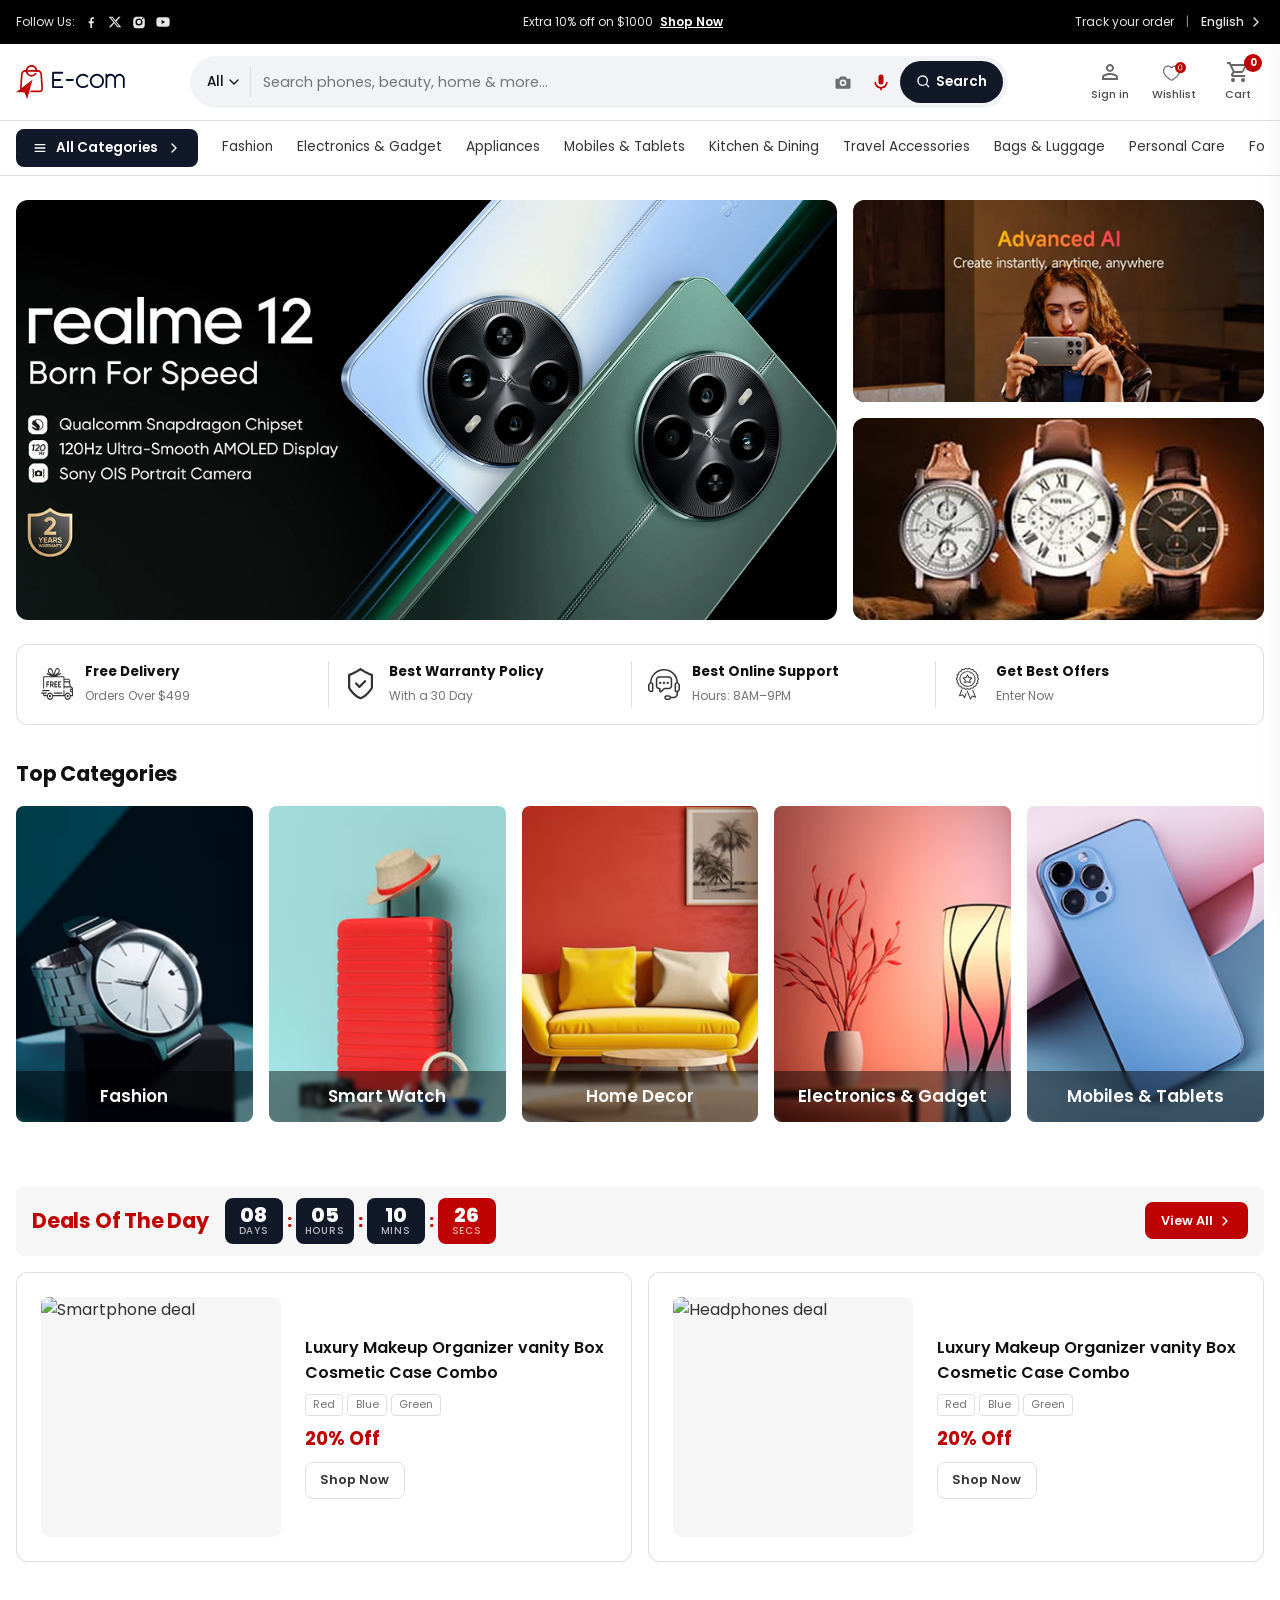
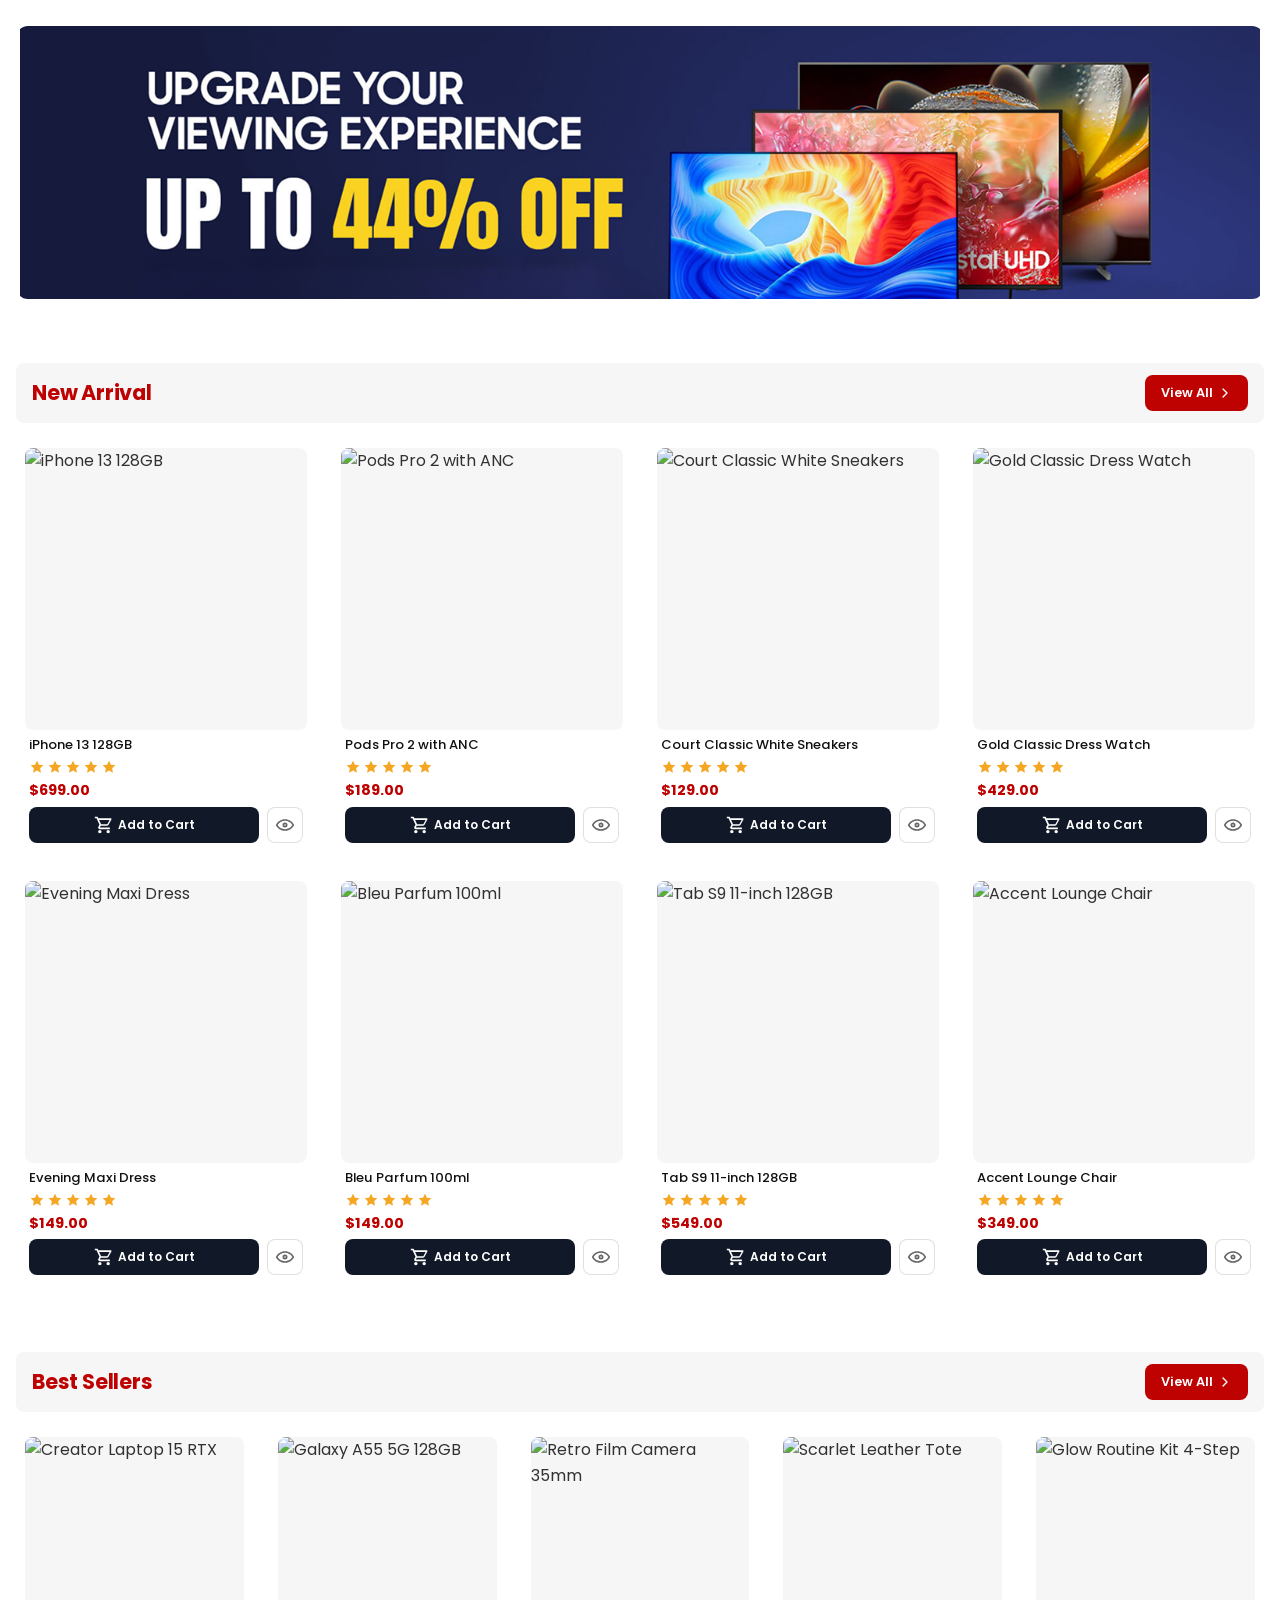
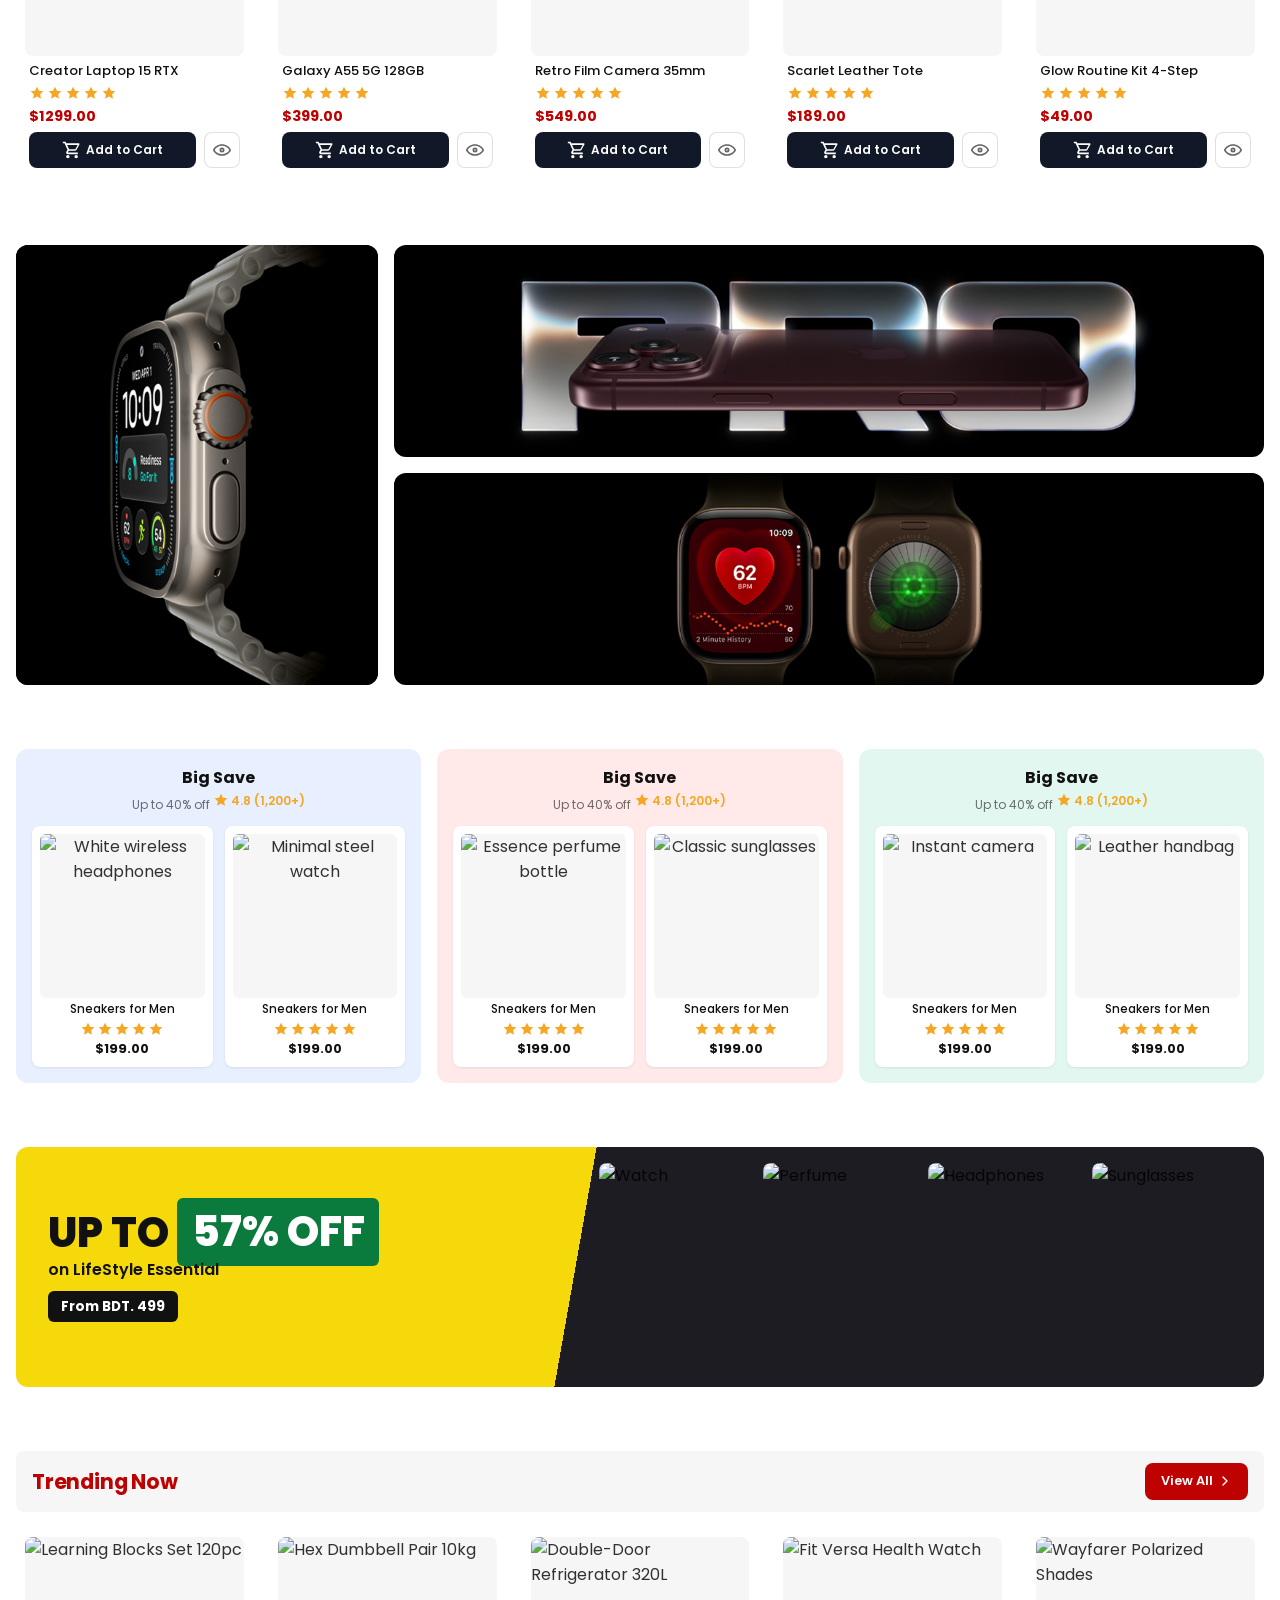
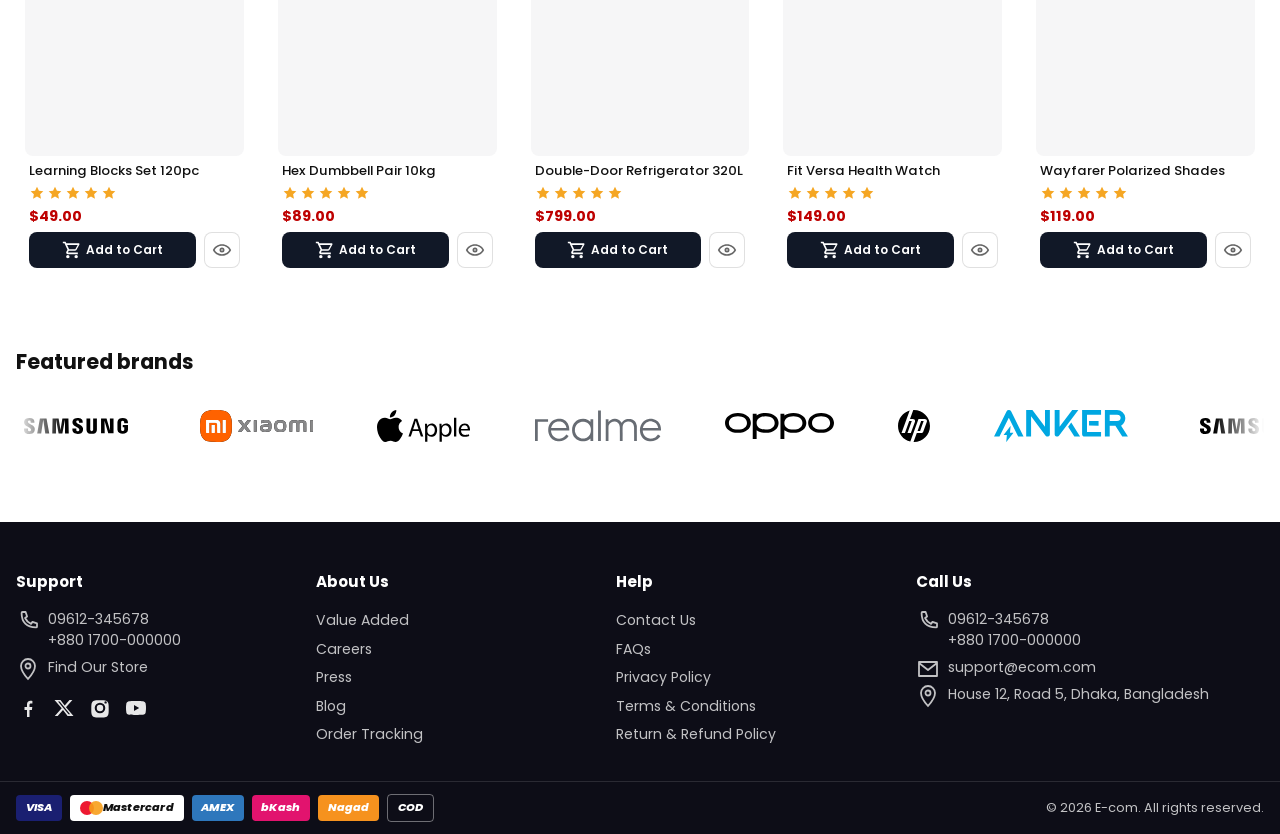
==== commit 34234ff0: "E-com website done" ====
--- a/index.html
+++ b/index.html
@@ -1,644 +1,2220 @@
-<!DOCTYPE html>
+<!doctype html>
 <html lang="en">
-<head>
-  <meta charset="UTF-8" />
-  <meta name="viewport" content="width=device-width, initial-scale=1.0" />
-  <title>E-com — Home</title>
-  <link rel="preconnect" href="https://fonts.googleapis.com" />
-  <link rel="preconnect" href="https://fonts.gstatic.com" crossorigin />
-  <link href="https://fonts.googleapis.com/css2?family=Poppins:wght@400;500;600;700;800&display=swap" rel="stylesheet" />
-  <link rel="stylesheet" href="styles.css" />
-</head>
-<body>
-
-  <!-- ══ Top utility bar ══ -->
-  <div class="topbar">
-    <div class="container topbar__inner">
-      <div class="topbar__social">
-        <span>Follow Us:</span>
-        <a href="#" aria-label="Facebook" class="icon icon-16"><svg viewBox="0 0 24 24"><path d="M13.5 21v-7h2.4l.4-3h-2.8V9.1c0-.9.3-1.5 1.6-1.5h1.3V4.9c-.3 0-1.1-.1-2-.1-2 0-3.4 1.2-3.4 3.5V11H8.5v3H11v7h2.5z"/></svg></a>
-        <a href="#" aria-label="X" class="icon icon-16"><svg viewBox="0 0 24 24"><path d="M17.5 4h2.9l-6.4 7.3L21.5 20h-5.9l-4.6-6-5.3 6H2.8l6.9-7.8L2.5 4h6l4.2 5.5L17.5 4zm-1 14.3h1.6L7.7 5.5H6L16.5 18.3z"/></svg></a>
-        <a href="#" aria-label="Instagram" class="icon icon-16"><svg viewBox="0 0 24 24"><path d="M12 8.8A3.2 3.2 0 1 0 12 15.2 3.2 3.2 0 0 0 12 8.8zm0-2.1a5.3 5.3 0 1 1 0 10.6 5.3 5.3 0 0 1 0-10.6zm6.8-.3a1.2 1.2 0 1 1-2.4 0 1.2 1.2 0 0 1 2.4 0zM12 4.2c-2.5 0-2.8 0-3.8.1-1 .1-1.6.2-2.1.4-.6.2-1 .5-1.4.9-.4.4-.7.8-.9 1.4-.2.5-.3 1.1-.4 2.1-.1 1-.1 1.3-.1 3.8s0 2.8.1 3.8c.1 1 .2 1.6.4 2.1.2.6.5 1 .9 1.4.4.4.8.7 1.4.9.5.2 1.1.3 2.1.4 1 .1 1.3.1 3.8.1s2.8 0 3.8-.1c1-.1 1.6-.2 2.1-.4.6-.2 1-.5 1.4-.9.4-.4.7-.8.9-1.4.2-.5.3-1.1.4-2.1.1-1 .1-1.3.1-3.8s0-2.8-.1-3.8c-.1-1-.2-1.6-.4-2.1-.2-.6-.5-1-.9-1.4-.4-.4-.8-.7-1.4-.9-.5-.2-1.1-.3-2.1-.4-1-.1-1.3-.1-3.8-.1z"/></svg></a>
-        <a href="#" aria-label="YouTube" class="icon icon-16"><svg viewBox="0 0 24 24"><path d="M21.6 7.2a2.5 2.5 0 0 0-1.8-1.8C18.2 5 12 5 12 5s-6.2 0-7.8.4A2.5 2.5 0 0 0 2.4 7.2 26 26 0 0 0 2 12a26 26 0 0 0 .4 4.8 2.5 2.5 0 0 0 1.8 1.8c1.6.4 7.8.4 7.8.4s6.2 0 7.8-.4a2.5 2.5 0 0 0 1.8-1.8A26 26 0 0 0 22 12a26 26 0 0 0-.4-4.8zM10 15V9l5.2 3L10 15z"/></svg></a>
-      </div>
-      <p class="topbar__promo">Extra 10% off on $1000 <a href="#">Shop Now</a></p>
-      <div class="topbar__links">
-        <a href="#">Track your order</a>
-        <span class="divider">|</span>
-        <button class="lang">English <span class="icon icon-16"><svg viewBox="0 0 24 24"><path d="M9 6l6 6-6 6" fill="none" stroke="currentColor" stroke-width="2" stroke-linecap="round" stroke-linejoin="round"/></svg></span></button>
+  <head>
+    <meta charset="UTF-8" />
+    <meta name="viewport" content="width=device-width, initial-scale=1.0" />
+    <title>E-com — Home</title>
+    <link rel="preconnect" href="https://fonts.googleapis.com" />
+    <link rel="preconnect" href="https://fonts.gstatic.com" crossorigin />
+    <link
+      href="https://fonts.googleapis.com/css2?family=Poppins:wght@400;500;600;700;800&display=swap"
+      rel="stylesheet"
+    />
+    <link rel="stylesheet" href="styles.css" />
+    <script src="store.js"></script>
+  </head>
+  <body>
+    <!-- ══ Top utility bar ══ -->
+    <div class="topbar">
+      <div class="container topbar__inner">
+        <div class="topbar__social">
+          <span>Follow Us:</span>
+          <a href="#" aria-label="Facebook" class="icon icon-16"
+            ><svg viewBox="0 0 24 24">
+              <path
+                d="M13.5 21v-7h2.4l.4-3h-2.8V9.1c0-.9.3-1.5 1.6-1.5h1.3V4.9c-.3 0-1.1-.1-2-.1-2 0-3.4 1.2-3.4 3.5V11H8.5v3H11v7h2.5z"
+              /></svg
+          ></a>
+          <a href="#" aria-label="X" class="icon icon-16"
+            ><svg viewBox="0 0 24 24">
+              <path
+                d="M17.5 4h2.9l-6.4 7.3L21.5 20h-5.9l-4.6-6-5.3 6H2.8l6.9-7.8L2.5 4h6l4.2 5.5L17.5 4zm-1 14.3h1.6L7.7 5.5H6L16.5 18.3z"
+              /></svg
+          ></a>
+          <a href="#" aria-label="Instagram" class="icon icon-16"
+            ><svg viewBox="0 0 24 24">
+              <path
+                d="M12 8.8A3.2 3.2 0 1 0 12 15.2 3.2 3.2 0 0 0 12 8.8zm0-2.1a5.3 5.3 0 1 1 0 10.6 5.3 5.3 0 0 1 0-10.6zm6.8-.3a1.2 1.2 0 1 1-2.4 0 1.2 1.2 0 0 1 2.4 0zM12 4.2c-2.5 0-2.8 0-3.8.1-1 .1-1.6.2-2.1.4-.6.2-1 .5-1.4.9-.4.4-.7.8-.9 1.4-.2.5-.3 1.1-.4 2.1-.1 1-.1 1.3-.1 3.8s0 2.8.1 3.8c.1 1 .2 1.6.4 2.1.2.6.5 1 .9 1.4.4.4.8.7 1.4.9.5.2 1.1.3 2.1.4 1 .1 1.3.1 3.8.1s2.8 0 3.8-.1c1-.1 1.6-.2 2.1-.4.6-.2 1-.5 1.4-.9.4-.4.7-.8.9-1.4.2-.5.3-1.1.4-2.1.1-1 .1-1.3.1-3.8s0-2.8-.1-3.8c-.1-1-.2-1.6-.4-2.1-.2-.6-.5-1-.9-1.4-.4-.4-.8-.7-1.4-.9-.5-.2-1.1-.3-2.1-.4-1-.1-1.3-.1-3.8-.1z"
+              /></svg
+          ></a>
+          <a href="#" aria-label="YouTube" class="icon icon-16"
+            ><svg viewBox="0 0 24 24">
+              <path
+                d="M21.6 7.2a2.5 2.5 0 0 0-1.8-1.8C18.2 5 12 5 12 5s-6.2 0-7.8.4A2.5 2.5 0 0 0 2.4 7.2 26 26 0 0 0 2 12a26 26 0 0 0 .4 4.8 2.5 2.5 0 0 0 1.8 1.8c1.6.4 7.8.4 7.8.4s6.2 0 7.8-.4a2.5 2.5 0 0 0 1.8-1.8A26 26 0 0 0 22 12a26 26 0 0 0-.4-4.8zM10 15V9l5.2 3L10 15z"
+              /></svg
+          ></a>
+        </div>
+        <p class="topbar__promo">
+          Extra 10% off on $1000 <a href="#">Shop Now</a>
+        </p>
+        <div class="topbar__links">
+          <a href="#">Track your order</a>
+          <span class="divider">|</span>
+          <button class="lang">
+            English
+            <span class="icon icon-16"
+              ><svg viewBox="0 0 24 24">
+                <path
+                  d="M9 6l6 6-6 6"
+                  fill="none"
+                  stroke="currentColor"
+                  stroke-width="2"
+                  stroke-linecap="round"
+                  stroke-linejoin="round"
+                /></svg
+            ></span>
+          </button>
+        </div>
       </div>
     </div>
-  </div>
 
-  <!-- ══ Main header ══ -->
-  <header class="header">
-    <div class="container header__inner">
-      <a class="logo" href="index.html">
-        <img src="Assets/Icon/E com Logo.svg" alt="E-com logo" width="163" height="50" />
-      </a>
-      <div class="header__actions">
-        <div class="searchwrap">
-          <form class="search" role="search" id="searchForm">
-            <div class="search__cat">
-              <button type="button" id="searchCatBtn" aria-expanded="false" aria-haspopup="listbox">
-                <span id="searchCatLabel">All</span>
-                <span class="icon icon-16"><svg viewBox="0 0 24 24"><path d="M6 9l6 6 6-6" fill="none" stroke="currentColor" stroke-width="2" stroke-linecap="round" stroke-linejoin="round"/></svg></span>
+    <!-- ══ Main header ══ -->
+    <header class="header">
+      <div class="container header__inner">
+        <a class="logo" href="index.html">
+          <img
+            src="Assets/Icon/E com Logo.svg"
+            alt="E-com logo"
+            width="163"
+            height="50"
+          />
+        </a>
+        <div class="header__actions">
+          <div class="searchwrap">
+            <form class="search" role="search" id="searchForm">
+              <div class="search__cat">
+                <button
+                  type="button"
+                  id="searchCatBtn"
+                  aria-expanded="false"
+                  aria-haspopup="listbox"
+                >
+                  <span id="searchCatLabel">All</span>
+                  <span class="icon icon-16"
+                    ><svg viewBox="0 0 24 24">
+                      <path
+                        d="M6 9l6 6 6-6"
+                        fill="none"
+                        stroke="currentColor"
+                        stroke-width="2"
+                        stroke-linecap="round"
+                        stroke-linejoin="round"
+                      /></svg
+                  ></span>
+                </button>
+                <ul
+                  class="search__menu"
+                  id="searchCatMenu"
+                  role="listbox"
+                  hidden
+                >
+                  <li>
+                    <button
+                      type="button"
+                      class="active"
+                      data-value="all"
+                      role="option"
+                    >
+                      All
+                    </button>
+                  </li>
+                  <li>
+                    <button type="button" data-value="mobiles" role="option">
+                      Mobiles &amp; Tab
+                    </button>
+                  </li>
+                  <li>
+                    <button
+                      type="button"
+                      data-value="electronics"
+                      role="option"
+                    >
+                      Electronics
+                    </button>
+                  </li>
+                  <li>
+                    <button type="button" data-value="womens" role="option">
+                      Women's Fashion
+                    </button>
+                  </li>
+                  <li>
+                    <button type="button" data-value="mens" role="option">
+                      Men's Fashion
+                    </button>
+                  </li>
+                  <li>
+                    <button type="button" data-value="beauty" role="option">
+                      Beauty
+                    </button>
+                  </li>
+                  <li>
+                    <button type="button" data-value="home" role="option">
+                      Home &amp; Living
+                    </button>
+                  </li>
+                  <li>
+                    <button type="button" data-value="appliances" role="option">
+                      Appliances
+                    </button>
+                  </li>
+                  <li>
+                    <button type="button" data-value="baby" role="option">
+                      Baby &amp; Kids
+                    </button>
+                  </li>
+                  <li>
+                    <button type="button" data-value="sports" role="option">
+                      Sports
+                    </button>
+                  </li>
+                </ul>
+              </div>
+              <input
+                type="search"
+                id="searchInput"
+                placeholder="Search phones, beauty, home & more…"
+                aria-label="Search products"
+                autocomplete="off"
+              />
+              <button
+                type="button"
+                class="search__tool"
+                id="imgSearchBtn"
+                aria-label="Search by image"
+                title="Search by image"
+              >
+                <svg viewBox="0 0 24 24">
+                  <path
+                    d="M4 8h3l2-2.5h6L17 8h3a1 1 0 0 1 1 1v10a1 1 0 0 1-1 1H4a1 1 0 0 1-1-1V9a1 1 0 0 1 1-1zm8 9a4 4 0 1 0 0-8 4 4 0 0 0 0 8zm0-2a2 2 0 1 1 0-4 2 2 0 0 1 0 4z"
+                  />
+                </svg>
               </button>
-              <ul class="search__menu" id="searchCatMenu" role="listbox" hidden>
-                <li><button type="button" class="active" data-value="all" role="option">All</button></li>
-                <li><button type="button" data-value="mobiles" role="option">Mobiles &amp; Tab</button></li>
-                <li><button type="button" data-value="electronics" role="option">Electronics</button></li>
-                <li><button type="button" data-value="womens" role="option">Women's Fashion</button></li>
-                <li><button type="button" data-value="mens" role="option">Men's Fashion</button></li>
-                <li><button type="button" data-value="beauty" role="option">Beauty</button></li>
-                <li><button type="button" data-value="home" role="option">Home &amp; Living</button></li>
-                <li><button type="button" data-value="appliances" role="option">Appliances</button></li>
-                <li><button type="button" data-value="baby" role="option">Baby &amp; Kids</button></li>
-                <li><button type="button" data-value="sports" role="option">Sports</button></li>
-              </ul>
-            </div>
-            <input type="search" id="searchInput" placeholder="Search phones, beauty, home & more…" aria-label="Search products" autocomplete="off" />
-            <button type="button" class="search__tool" id="imgSearchBtn" aria-label="Search by image" title="Search by image">
-              <svg viewBox="0 0 24 24"><path d="M4 8h3l2-2.5h6L17 8h3a1 1 0 0 1 1 1v10a1 1 0 0 1-1 1H4a1 1 0 0 1-1-1V9a1 1 0 0 1 1-1zm8 9a4 4 0 1 0 0-8 4 4 0 0 0 0 8zm0-2a2 2 0 1 1 0-4 2 2 0 0 1 0 4z"/></svg>
-            </button>
-            <button type="button" class="search__tool search__ai" id="aiSearchBtn" aria-label="Ask AI" title="Ask AI">
-              <svg viewBox="0 0 24 24"><path d="M12 2l1.9 5.7L19.5 9l-5.6 1.9L12 16.5l-1.9-5.6L4.5 9l5.6-1.3L12 2zm7 11l.9 2.6 2.6.9-2.6.9-.9 2.6-.9-2.6-2.6-.9 2.6-.9.9-2.6zM5 15l.7 2 2 .7-2 .7-.7 2-.7-2-2-.7 2-.7.7-2z"/></svg>
-            </button>
-            <button type="submit" class="search__go" aria-label="Search" title="Search">
-              <svg viewBox="0 0 24 24"><path d="M10 2a8 8 0 1 0 4.9 14.3l4 4 1.4-1.4-4-4A8 8 0 0 0 10 2zm0 2a6 6 0 1 1 0 12 6 6 0 0 1 0-12z"/></svg>
-              <span>Search</span>
-            </button>
-          </form>
-          <input type="file" id="imgSearchInput" accept="image/*" hidden />
-          <div class="ai-panel" id="aiPanel" hidden>
-            <p class="ai-panel__title"><span class="icon icon-16"><svg viewBox="0 0 24 24"><path d="M12 2l1.9 5.7L19.5 9l-5.6 1.9L12 16.5l-1.9-5.6L4.5 9l5.6-1.3L12 2zm7 11l.9 2.6 2.6.9-2.6.9-.9 2.6-.9-2.6-2.6-.9 2.6-.9.9-2.6zM5 15l.7 2 2 .7-2 .7-.7 2-.7-2-2-.7 2-.7.7-2z"/></svg></span> Ask AI — describe what you want</p>
-            <div class="ai-panel__row">
-              <input type="text" id="aiInput" placeholder="e.g. red running shoes under $150" aria-label="Ask AI" />
-              <button id="aiGo">Ask</button>
-            </div>
-            <div class="ai-panel__chips" id="aiChips"></div>
+              <button type="button" class="search__tool search__mic" id="voiceBtn" aria-label="Voice search" title="Voice search"><svg viewBox="0 0 24 24"><path d="M12 15a3 3 0 0 0 3-3V6a3 3 0 1 0-6 0v6a3 3 0 0 0 3 3zm6-3a6 6 0 0 1-12 0H4a8 8 0 0 0 7 7.94V22h2v-2.06A8 8 0 0 0 20 12h-2z"/></svg></button>
+              <button
+                type="submit"
+                class="search__go"
+                aria-label="Search"
+                title="Search"
+              >
+                <svg viewBox="0 0 24 24">
+                  <path
+                    d="M10 2a8 8 0 1 0 4.9 14.3l4 4 1.4-1.4-4-4A8 8 0 0 0 10 2zm0 2a6 6 0 1 1 0 12 6 6 0 0 1 0-12z"
+                  />
+                </svg>
+                <span>Search</span>
+              </button>
+            </form>
+            <input type="file" id="imgSearchInput" accept="image/*" hidden />
+<div class="img-panel" id="imgPanel" hidden>
+              <img id="imgPreview" alt="Uploaded search image" />
+              <p>Image added — showing visually similar picks below.</p>
+            </div>
           </div>
-          <div class="img-panel" id="imgPanel" hidden>
-            <img id="imgPreview" alt="Uploaded search image" />
-            <p>Image added — showing visually similar picks below.</p>
+          <a href="auth.html" class="h-icon" aria-label="Sign in"
+            ><img
+              src="Assets/Icon/User Profile.svg"
+              alt=""
+              width="24"
+              height="24"
+            /><span>Sign in</span></a
+          >
+          <a href="#" class="h-icon" aria-label="Wishlist"
+            ><img
+              src="Assets/Icon/Fav.svg"
+              alt=""
+              width="24"
+              height="24"
+            /><span>Wishlist</span></a
+          >
+          <a href="#" class="h-icon" aria-label="Cart"
+            ><img
+              src="Assets/Icon/Cart.svg"
+              alt=""
+              width="24"
+              height="24"
+            /><span>Cart</span></a
+          >
+        </div>
+      </div>
+      <!-- ══ Category strip below header ══ -->
+      <div class="catstrip">
+        <div class="container catstrip__inner">
+          <button class="catstrip__all" id="allCatsBtn" aria-expanded="false">
+            <span class="icon icon-16"
+              ><svg viewBox="0 0 24 24">
+                <path d="M4 6h16v2H4zm0 5h16v2H4zm0 5h16v2H4z" /></svg
+            ></span>
+            All Categories
+            <span class="icon icon-16 catstrip__chev"
+              ><svg viewBox="0 0 24 24">
+                <path
+                  d="M9 6l6 6-6 6"
+                  fill="none"
+                  stroke="currentColor"
+                  stroke-width="2"
+                  stroke-linecap="round"
+                  stroke-linejoin="round"
+                /></svg
+            ></span>
+          </button>
+          <nav class="catstrip__nav" aria-label="Categories">
+            <a href="category.html">Fashion</a>
+            <a href="category.html">Electronics &amp; Gadget</a>
+            <a href="category.html">Appliances</a>
+            <a href="category.html">Mobiles &amp; Tablets</a>
+            <a href="category.html">Kitchen &amp; Dining</a>
+            <a href="category.html">Travel Accessories</a>
+            <a href="category.html">Bags &amp; Luggage</a>
+            <a href="category.html">Personal Care</a>
+            <a href="category.html">Food &amp; Grocery</a>
+          </nav>
+        </div>
+        <!-- ══ Mega menu (opens on All Categories click) ══ -->
+        <div class="megamenu" id="megaMenu" hidden>
+          <div class="container megamenu__inner">
+            <ul class="megamenu__side" id="megaSide"></ul>
+            <div class="megamenu__main">
+              <div class="megamenu__head">
+                <h3 id="megaTitle">Fashion</h3>
+                <a href="#"
+                  >View all
+                  <span class="icon icon-16"
+                    ><svg viewBox="0 0 24 24">
+                      <path
+                        d="M5 12h14m-6-6l6 6-6 6"
+                        fill="none"
+                        stroke="currentColor"
+                        stroke-width="2"
+                        stroke-linecap="round"
+                        stroke-linejoin="round"
+                      /></svg></span
+                ></a>
+              </div>
+              <div class="megamenu__subs" id="megaSubs"></div>
+            </div>
+            <aside class="megamenu__explore">
+              <p class="explore__kicker">Explore</p>
+              <h4 id="exploreTitle">Fashion</h4>
+              <p id="exploreText">
+                Browse the top picks in fashion from verified sellers.
+              </p>
+              <a class="btn btn--primary btn--sm" href="#"
+                >Shop now
+                <span class="icon icon-16"
+                  ><svg viewBox="0 0 24 24">
+                    <path
+                      d="M5 12h14m-6-6l6 6-6 6"
+                      fill="none"
+                      stroke="currentColor"
+                      stroke-width="2"
+                      stroke-linecap="round"
+                      stroke-linejoin="round"
+                    /></svg></span
+              ></a>
+              <p class="explore__note">
+                <span class="icon icon-16"
+                  ><svg viewBox="0 0 24 24">
+                    <path
+                      d="M3 7h11v8H3zM14 10h4l3 3v2h-7zM6 19a1.8 1.8 0 1 0 0-3.6A1.8 1.8 0 0 0 6 19zm11 0a1.8 1.8 0 1 0 0-3.6 1.8 1.8 0 0 0 0 3.6z"
+                      fill="none"
+                      stroke="currentColor"
+                      stroke-width="1.8"
+                    /></svg
+                ></span>
+                100% Cash on Delivery
+              </p>
+              <p class="explore__note">
+                <span class="icon icon-16"
+                  ><svg viewBox="0 0 24 24">
+                    <path
+                      d="M3 7h11v8H3zM14 10h4l3 3v2h-7zM6 19a1.8 1.8 0 1 0 0-3.6A1.8 1.8 0 0 0 6 19zm11 0a1.8 1.8 0 1 0 0-3.6 1.8 1.8 0 0 0 0 3.6z"
+                      fill="none"
+                      stroke="currentColor"
+                      stroke-width="1.8"
+                    /></svg
+                ></span>
+                Fast home delivery
+              </p>
+            </aside>
           </div>
         </div>
-        <a href="#" class="h-icon" aria-label="Sign in"><img src="Assets/Icon/User Profile.svg" alt="" width="24" height="24" /><span>Sign in</span></a>
-        <a href="#" class="h-icon" aria-label="Wishlist"><img src="Assets/Icon/Fav.svg" alt="" width="24" height="24" /><span>Wishlist</span></a>
-        <a href="#" class="h-icon" aria-label="Cart"><img src="Assets/Icon/Cart.svg" alt="" width="24" height="24" /><span>Cart</span></a>
       </div>
-    </div>
-    <!-- ══ Category strip below header ══ -->
-    <div class="catstrip">
-      <div class="container catstrip__inner">
-        <button class="catstrip__all" id="allCatsBtn" aria-expanded="false"><span class="icon icon-16"><svg viewBox="0 0 24 24"><path d="M4 6h16v2H4zm0 5h16v2H4zm0 5h16v2H4z"/></svg></span> All Categories <span class="icon icon-16 catstrip__chev"><svg viewBox="0 0 24 24"><path d="M9 6l6 6-6 6" fill="none" stroke="currentColor" stroke-width="2" stroke-linecap="round" stroke-linejoin="round"/></svg></span></button>
-        <nav class="catstrip__nav" aria-label="Categories">
-          <a href="#">Fashion</a>
-          <a href="#">Electronics &amp; Gadget</a>
-          <a href="#">Appliances</a>
-          <a href="#">Mobiles &amp; Tablets</a>
-          <a href="#">Kitchen &amp; Dining</a>
-          <a href="#">Travel Accessories</a>
-          <a href="#">Bags &amp; Luggage</a>
-          <a href="#">Personal Care</a>
-          <a href="#">Food &amp; Grocery</a>
-        </nav>
-      </div>
-      <!-- ══ Mega menu (opens on All Categories click) ══ -->
-      <div class="megamenu" id="megaMenu" hidden>
-        <div class="container megamenu__inner">
-          <ul class="megamenu__side" id="megaSide"></ul>
-          <div class="megamenu__main">
-            <div class="megamenu__head">
-              <h3 id="megaTitle">Fashion</h3>
-              <a href="#">View all <span class="icon icon-16"><svg viewBox="0 0 24 24"><path d="M5 12h14m-6-6l6 6-6 6" fill="none" stroke="currentColor" stroke-width="2" stroke-linecap="round" stroke-linejoin="round"/></svg></span></a>
-            </div>
-            <div class="megamenu__subs" id="megaSubs"></div>
+    </header>
+
+    <main>
+      <!-- ══ Hero ══ -->
+      <section class="container hero">
+        <article class="hero__main">
+          <img
+            src="Assets/Banner/Main Hero Banner.png"
+            alt="Galaxy S25 Series pre-order"
+          />
+        </article>
+        <div class="hero__side">
+          <article class="hero__card">
+            <img
+              src="Assets/Banner/Sub Banner 1.png"
+              alt="Advanced AI phones"
+            />
+          </article>
+          <article class="hero__card">
+            <img src="Assets/Banner/Sub Banner 2.png" alt="Premium watches" />
+          </article>
+        </div>
+      </section>
+
+      <!-- ══ Service strip ══ -->
+      <section class="container">
+        <div class="trust">
+          <div class="trust__item">
+            <img
+              src="Assets/Icon/Free delivery.svg"
+              alt="Free delivery"
+              width="32"
+              height="32"
+            />
+            <div>
+              <strong>Free Delivery</strong><small>Orders Over $499</small>
+            </div>
           </div>
-          <aside class="megamenu__explore">
-            <p class="explore__kicker">Explore</p>
-            <h4 id="exploreTitle">Fashion</h4>
-            <p id="exploreText">Browse the top picks in fashion from verified sellers.</p>
-            <a class="btn btn--primary btn--sm" href="#">Shop now <span class="icon icon-16"><svg viewBox="0 0 24 24"><path d="M5 12h14m-6-6l6 6-6 6" fill="none" stroke="currentColor" stroke-width="2" stroke-linecap="round" stroke-linejoin="round"/></svg></span></a>
-            <p class="explore__note"><span class="icon icon-16"><svg viewBox="0 0 24 24"><path d="M3 7h11v8H3zM14 10h4l3 3v2h-7zM6 19a1.8 1.8 0 1 0 0-3.6A1.8 1.8 0 0 0 6 19zm11 0a1.8 1.8 0 1 0 0-3.6 1.8 1.8 0 0 0 0 3.6z" fill="none" stroke="currentColor" stroke-width="1.8"/></svg></span> 100% Cash on Delivery</p>
-            <p class="explore__note"><span class="icon icon-16"><svg viewBox="0 0 24 24"><path d="M3 7h11v8H3zM14 10h4l3 3v2h-7zM6 19a1.8 1.8 0 1 0 0-3.6A1.8 1.8 0 0 0 6 19zm11 0a1.8 1.8 0 1 0 0-3.6 1.8 1.8 0 0 0 0 3.6z" fill="none" stroke="currentColor" stroke-width="1.8"/></svg></span> Fast home delivery</p>
-          </aside>
-        </div>
-      </div>
-    </div>
-  </header>
+          <div class="trust__item">
+            <img
+              src="Assets/Icon/Best Warranty Policy.svg"
+              alt="Best warranty policy"
+              width="32"
+              height="32"
+            />
+            <div>
+              <strong>Best Warranty Policy</strong><small>With a 30 Day</small>
+            </div>
+          </div>
+          <div class="trust__item">
+            <img
+              src="Assets/Icon/Best Online Support.svg"
+              alt="Best online support"
+              width="32"
+              height="32"
+            />
+            <div>
+              <strong>Best Online Support</strong><small>Hours: 8AM–9PM</small>
+            </div>
+          </div>
+          <div class="trust__item">
+            <img
+              src="Assets/Icon/Get Best Offers.svg"
+              alt="Get best offers"
+              width="32"
+              height="32"
+            />
+            <div><strong>Get Best Offers</strong><small>Enter Now</small></div>
+          </div>
+        </div>
+      </section>
 
-  <main>
-    <!-- ══ Hero ══ -->
-    <section class="container hero">
-      <article class="hero__main">
-        <img src="Assets/Banner/Main Hero Banner.png" alt="Galaxy S25 Series pre-order" />
-      </article>
-      <div class="hero__side">
-        <article class="hero__card"><img src="Assets/Banner/Sub Banner 1.png" alt="Advanced AI phones" /></article>
-        <article class="hero__card"><img src="Assets/Banner/Sub Banner 2.png" alt="Premium watches" /></article>
-      </div>
-    </section>
+      <!-- ══ Top categories ══ -->
+      <section class="container section">
+        <h2 class="section__title">Top Categories</h2>
+        <div class="cats">
+          <a class="cat" href="category.html?cat=Fashion"
+            ><img
+              src="Assets/Category Banner Image/image.png"
+              alt="Fashion"
+            /><span>Fashion</span></a
+          >
+          <a class="cat" href="category.html?sub=Smart Watch"
+            ><img
+              src="Assets/Category Banner Image/image-1.png"
+              alt="Smart Watch"
+            /><span>Smart Watch</span></a
+          >
+          <a class="cat" href="category.html?cat=Home & Living"
+            ><img
+              src="Assets/Category Banner Image/image 104.png"
+              alt="Home Decor"
+            /><span>Home Decor</span></a
+          >
+          <a class="cat" href="category.html?cat=Electronics & Gadget"
+            ><img
+              src="Assets/Category Banner Image/image 106.png"
+              alt="Electronics and Gadget"
+            /><span>Electronics &amp; Gadget</span></a
+          >
+          <a class="cat" href="category.html?cat=Mobiles & Tablets"
+            ><img
+              src="Assets/Category Banner Image/image 114.png"
+              alt="Mobiles and Tablets"
+            /><span>Mobiles &amp; Tablets</span></a
+          >
+        </div>
+      </section>
 
-    <!-- ══ Service strip ══ -->
-    <section class="container">
-      <div class="trust">
-        <div class="trust__item">
-          <img src="Assets/Icon/Free delivery.svg" alt="Free delivery" width="32" height="32" />
-          <div><strong>Free Delivery</strong><small>Orders Over $499</small></div>
-        </div>
-        <div class="trust__item">
-          <img src="Assets/Icon/Best Warranty Policy.svg" alt="Best warranty policy" width="32" height="32" />
-          <div><strong>Best Warranty Policy</strong><small>With a 30 Day</small></div>
-        </div>
-        <div class="trust__item">
-          <img src="Assets/Icon/Best Online Support.svg" alt="Best online support" width="32" height="32" />
-          <div><strong>Best Online Support</strong><small>Hours: 8AM–9PM</small></div>
-        </div>
-        <div class="trust__item">
-          <img src="Assets/Icon/Get Best Offers.svg" alt="Get best offers" width="32" height="32" />
-          <div><strong>Get Best Offers</strong><small>Enter Now</small></div>
-        </div>
-      </div>
-    </section>
+      <!-- ══ Deals of the day ══ -->
+      <section class="container section">
+        <div class="deals-bar">
+          <div class="deals-bar__left">
+            <h2 class="section__title section__title--inline">
+              Deals Of The Day
+            </h2>
+            <div class="countdown" id="countdown" aria-label="Deal countdown">
+              <div class="cd-box">
+                <span id="cd-d">08</span><small>Days</small>
+              </div>
+              <i>:</i>
+              <div class="cd-box">
+                <span id="cd-h">05</span><small>Hours</small>
+              </div>
+              <i>:</i>
+              <div class="cd-box">
+                <span id="cd-m">10</span><small>Mins</small>
+              </div>
+              <i>:</i>
+              <div class="cd-box cd-box--sec">
+                <span id="cd-s">30</span><small>Secs</small>
+              </div>
+            </div>
+          </div>
+          <a class="btn btn--primary btn--sm" href="#"
+            >View All
+            <span class="icon icon-16"
+              ><svg viewBox="0 0 24 24">
+                <path
+                  d="M9 6l6 6-6 6"
+                  fill="none"
+                  stroke="currentColor"
+                  stroke-width="2"
+                  stroke-linecap="round"
+                  stroke-linejoin="round"
+                /></svg></span
+          ></a>
+        </div>
+        <div class="deals">
+          <article class="deal">
+            <div class="deal__img">
+              <img
+                src="https://images.unsplash.com/photo-1592750475338-74b7b21085ab?auto=format&fit=crop&w=800&q=80"
+                alt="Smartphone deal"
+              />
+            </div>
+            <div class="deal__body">
+              <h3>Luxury Makeup Organizer vanity Box Cosmetic Case Combo</h3>
+              <div class="tags">
+                <span>Red</span><span>Blue</span><span>Green</span>
+              </div>
+              <p class="off">20% Off</p>
+              <a class="btn btn--ghost btn--sm" href="#">Shop Now</a>
+            </div>
+          </article>
+          <article class="deal">
+            <div class="deal__img">
+              <img
+                src="https://images.unsplash.com/photo-1505740420928-5e560c06d30e?auto=format&fit=crop&w=800&q=80"
+                alt="Headphones deal"
+              />
+            </div>
+            <div class="deal__body">
+              <h3>Luxury Makeup Organizer vanity Box Cosmetic Case Combo</h3>
+              <div class="tags">
+                <span>Red</span><span>Blue</span><span>Green</span>
+              </div>
+              <p class="off">20% Off</p>
+              <a class="btn btn--ghost btn--sm" href="#">Shop Now</a>
+            </div>
+          </article>
+        </div>
+      </section>
 
-    <!-- ══ Top categories ══ -->
-    <section class="container section">
-      <h2 class="section__title">Top Categories</h2>
-      <div class="cats">
-        <a class="cat" href="#"><img src="Assets/Category Banner Image/image.png" alt="Fashion" /><span>Fashion</span></a>
-        <a class="cat" href="#"><img src="Assets/Category Banner Image/image-1.png" alt="Smart Watch" /><span>Smart Watch</span></a>
-        <a class="cat" href="#"><img src="Assets/Category Banner Image/image 104.png" alt="Home Decor" /><span>Home Decor</span></a>
-        <a class="cat" href="#"><img src="Assets/Category Banner Image/image 106.png" alt="Electronics and Gadget" /><span>Electronics &amp; Gadget</span></a>
-        <a class="cat" href="#"><img src="Assets/Category Banner Image/image 114.png" alt="Mobiles and Tablets" /><span>Mobiles &amp; Tablets</span></a>
-      </div>
-    </section>
+      <!-- ══ Promo banner ══ -->
+      <section class="container section">
+        <article class="promo promo--img">
+          <img
+            src="Assets/Banner/2nd Section Main Banner.png"
+            alt="Upgrade your viewing experience — up to 44% off TVs"
+          />
+        </article>
+      </section>
 
-    <!-- ══ Deals of the day ══ -->
-    <section class="container section">
-      <div class="deals-bar">
-        <div class="deals-bar__left">
-          <h2 class="section__title section__title--inline">Deals Of The Day</h2>
-          <div class="countdown" id="countdown" aria-label="Deal countdown">
-            <div class="cd-box"><span id="cd-d">08</span><small>Days</small></div><i>:</i>
-            <div class="cd-box"><span id="cd-h">05</span><small>Hours</small></div><i>:</i>
-            <div class="cd-box"><span id="cd-m">10</span><small>Mins</small></div><i>:</i>
-            <div class="cd-box cd-box--sec"><span id="cd-s">30</span><small>Secs</small></div>
+      <!-- ══ New arrival (4 per row x 2 rows = 8) ══ -->
+      <section class="container section" id="new-arrival">
+        <div class="deals-bar">
+          <h2 class="section__title section__title--inline">New Arrival</h2>
+          <a class="btn btn--primary btn--sm" href="#"
+            >View All
+            <span class="icon icon-16"
+              ><svg viewBox="0 0 24 24">
+                <path
+                  d="M9 6l6 6-6 6"
+                  fill="none"
+                  stroke="currentColor"
+                  stroke-width="2"
+                  stroke-linecap="round"
+                  stroke-linejoin="round"
+                /></svg></span
+          ></a>
+        </div>
+        <div class="rail rail--4">
+          <article
+            class="mini"
+            data-id="p-iphone2"
+            data-name="iphone 13 128gb"
+            tabindex="0"
+            aria-label="iPhone 13 128GB"
+          >
+            <div class="mini__img">
+              <img
+                src="https://images.unsplash.com/photo-1510557880182-3d4d3cba35a5?auto=format&fit=crop&w=500&q=80"
+                alt="iPhone 13 128GB"
+                loading="lazy"
+              />
+              <div class="mini__stepper">
+                <div class="qty">
+                  <button aria-label="Decrease quantity">−</button><span>1</span
+                  ><button aria-label="Increase quantity">+</button>
+                </div>
+              </div>
+            </div>
+            <h3>iPhone 13 128GB</h3>
+            <p class="stars">
+              <svg viewBox="0 0 24 24">
+                <path
+                  d="M12 2.5l2.9 6 6.6.9-4.8 4.6 1.2 6.5L12 17.4 6.1 20.5l1.2-6.5L2.5 9.4l6.6-.9 2.9-6z"
+                /></svg
+              ><svg viewBox="0 0 24 24">
+                <path
+                  d="M12 2.5l2.9 6 6.6.9-4.8 4.6 1.2 6.5L12 17.4 6.1 20.5l1.2-6.5L2.5 9.4l6.6-.9 2.9-6z"
+                /></svg
+              ><svg viewBox="0 0 24 24">
+                <path
+                  d="M12 2.5l2.9 6 6.6.9-4.8 4.6 1.2 6.5L12 17.4 6.1 20.5l1.2-6.5L2.5 9.4l6.6-.9 2.9-6z"
+                /></svg
+              ><svg viewBox="0 0 24 24">
+                <path
+                  d="M12 2.5l2.9 6 6.6.9-4.8 4.6 1.2 6.5L12 17.4 6.1 20.5l1.2-6.5L2.5 9.4l6.6-.9 2.9-6z"
+                /></svg
+              ><svg viewBox="0 0 24 24">
+                <path
+                  d="M12 2.5l2.9 6 6.6.9-4.8 4.6 1.2 6.5L12 17.4 6.1 20.5l1.2-6.5L2.5 9.4l6.6-.9 2.9-6z"
+                />
+              </svg>
+            </p>
+            <p class="mini__price" data-unit="699">$699.00</p>
+            <div class="mini__actions">
+              <button class="mini__cart">
+                <img
+                  src="Assets/Icon/Add to Card Icon.svg"
+                  alt=""
+                  width="20"
+                  height="20"
+                />
+                Add to Cart</button
+              ><a
+                class="mini__view"
+                href="product-details.html?id=p-iphone2"
+                aria-label="View details"
+                ><svg viewBox="0 0 24 24">
+                  <path
+                    d="M12 5c5 0 9.3 3 11 7-1.7 4-6 7-11 7S2.7 16 1 12c1.7-4 6-7 11-7zm0 2C8.2 7 4.8 9.2 3.2 12 4.8 14.8 8.2 17 12 17s7.2-2.2 8.8-5C19.2 9.2 15.8 7 12 7zm0 2a3 3 0 1 1 0 6 3 3 0 0 1 0-6zm0 2a1 1 0 1 0 0 2 1 1 0 0 0 0-2z"
+                  /></svg
+              ></a>
+            </div>
+          </article>
+          <article
+            class="mini"
+            data-id="p-earbuds2"
+            data-name="pods pro 2 with anc"
+            tabindex="0"
+            aria-label="Pods Pro 2 with ANC"
+          >
+            <div class="mini__img">
+              <img
+                src="https://images.unsplash.com/photo-1572569511254-d8f925fe2cbb?auto=format&fit=crop&w=500&q=80"
+                alt="Pods Pro 2 with ANC"
+                loading="lazy"
+              />
+              <div class="mini__stepper">
+                <div class="qty">
+                  <button aria-label="Decrease quantity">−</button><span>1</span
+                  ><button aria-label="Increase quantity">+</button>
+                </div>
+              </div>
+            </div>
+            <h3>Pods Pro 2 with ANC</h3>
+            <p class="stars">
+              <svg viewBox="0 0 24 24">
+                <path
+                  d="M12 2.5l2.9 6 6.6.9-4.8 4.6 1.2 6.5L12 17.4 6.1 20.5l1.2-6.5L2.5 9.4l6.6-.9 2.9-6z"
+                /></svg
+              ><svg viewBox="0 0 24 24">
+                <path
+                  d="M12 2.5l2.9 6 6.6.9-4.8 4.6 1.2 6.5L12 17.4 6.1 20.5l1.2-6.5L2.5 9.4l6.6-.9 2.9-6z"
+                /></svg
+              ><svg viewBox="0 0 24 24">
+                <path
+                  d="M12 2.5l2.9 6 6.6.9-4.8 4.6 1.2 6.5L12 17.4 6.1 20.5l1.2-6.5L2.5 9.4l6.6-.9 2.9-6z"
+                /></svg
+              ><svg viewBox="0 0 24 24">
+                <path
+                  d="M12 2.5l2.9 6 6.6.9-4.8 4.6 1.2 6.5L12 17.4 6.1 20.5l1.2-6.5L2.5 9.4l6.6-.9 2.9-6z"
+                /></svg
+              ><svg viewBox="0 0 24 24">
+                <path
+                  d="M12 2.5l2.9 6 6.6.9-4.8 4.6 1.2 6.5L12 17.4 6.1 20.5l1.2-6.5L2.5 9.4l6.6-.9 2.9-6z"
+                />
+              </svg>
+            </p>
+            <p class="mini__price" data-unit="189">$189.00</p>
+            <div class="mini__actions">
+              <button class="mini__cart">
+                <img
+                  src="Assets/Icon/Add to Card Icon.svg"
+                  alt=""
+                  width="20"
+                  height="20"
+                />
+                Add to Cart</button
+              ><a
+                class="mini__view"
+                href="product-details.html?id=p-earbuds2"
+                aria-label="View details"
+                ><svg viewBox="0 0 24 24">
+                  <path
+                    d="M12 5c5 0 9.3 3 11 7-1.7 4-6 7-11 7S2.7 16 1 12c1.7-4 6-7 11-7zm0 2C8.2 7 4.8 9.2 3.2 12 4.8 14.8 8.2 17 12 17s7.2-2.2 8.8-5C19.2 9.2 15.8 7 12 7zm0 2a3 3 0 1 1 0 6 3 3 0 0 1 0-6zm0 2a1 1 0 1 0 0 2 1 1 0 0 0 0-2z"
+                  /></svg
+              ></a>
+            </div>
+          </article>
+          <article
+            class="mini"
+            data-id="p-sneaker2"
+            data-name="court classic white sneakers"
+            tabindex="0"
+            aria-label="Court Classic White Sneakers"
+          >
+            <div class="mini__img">
+              <img
+                src="https://images.unsplash.com/photo-1549298916-b41d501d3772?auto=format&fit=crop&w=500&q=80"
+                alt="Court Classic White Sneakers"
+                loading="lazy"
+              />
+              <div class="mini__stepper">
+                <div class="qty">
+                  <button aria-label="Decrease quantity">−</button><span>1</span
+                  ><button aria-label="Increase quantity">+</button>
+                </div>
+              </div>
+            </div>
+            <h3>Court Classic White Sneakers</h3>
+            <p class="stars">
+              <svg viewBox="0 0 24 24">
+                <path
+                  d="M12 2.5l2.9 6 6.6.9-4.8 4.6 1.2 6.5L12 17.4 6.1 20.5l1.2-6.5L2.5 9.4l6.6-.9 2.9-6z"
+                /></svg
+              ><svg viewBox="0 0 24 24">
+                <path
+                  d="M12 2.5l2.9 6 6.6.9-4.8 4.6 1.2 6.5L12 17.4 6.1 20.5l1.2-6.5L2.5 9.4l6.6-.9 2.9-6z"
+                /></svg
+              ><svg viewBox="0 0 24 24">
+                <path
+                  d="M12 2.5l2.9 6 6.6.9-4.8 4.6 1.2 6.5L12 17.4 6.1 20.5l1.2-6.5L2.5 9.4l6.6-.9 2.9-6z"
+                /></svg
+              ><svg viewBox="0 0 24 24">
+                <path
+                  d="M12 2.5l2.9 6 6.6.9-4.8 4.6 1.2 6.5L12 17.4 6.1 20.5l1.2-6.5L2.5 9.4l6.6-.9 2.9-6z"
+                /></svg
+              ><svg viewBox="0 0 24 24">
+                <path
+                  d="M12 2.5l2.9 6 6.6.9-4.8 4.6 1.2 6.5L12 17.4 6.1 20.5l1.2-6.5L2.5 9.4l6.6-.9 2.9-6z"
+                />
+              </svg>
+            </p>
+            <p class="mini__price" data-unit="129">$129.00</p>
+            <div class="mini__actions">
+              <button class="mini__cart">
+                <img
+                  src="Assets/Icon/Add to Card Icon.svg"
+                  alt=""
+                  width="20"
+                  height="20"
+                />
+                Add to Cart</button
+              ><a
+                class="mini__view"
+                href="product-details.html?id=p-sneaker2"
+                aria-label="View details"
+                ><svg viewBox="0 0 24 24">
+                  <path
+                    d="M12 5c5 0 9.3 3 11 7-1.7 4-6 7-11 7S2.7 16 1 12c1.7-4 6-7 11-7zm0 2C8.2 7 4.8 9.2 3.2 12 4.8 14.8 8.2 17 12 17s7.2-2.2 8.8-5C19.2 9.2 15.8 7 12 7zm0 2a3 3 0 1 1 0 6 3 3 0 0 1 0-6zm0 2a1 1 0 1 0 0 2 1 1 0 0 0 0-2z"
+                  /></svg
+              ></a>
+            </div>
+          </article>
+          <article
+            class="mini"
+            data-id="p-watch2"
+            data-name="gold classic dress watch"
+            tabindex="0"
+            aria-label="Gold Classic Dress Watch"
+          >
+            <div class="mini__img">
+              <img
+                src="https://images.unsplash.com/photo-1524592094714-0f0654e20314?auto=format&fit=crop&w=500&q=80"
+                alt="Gold Classic Dress Watch"
+                loading="lazy"
+              />
+              <div class="mini__stepper">
+                <div class="qty">
+                  <button aria-label="Decrease quantity">−</button><span>1</span
+                  ><button aria-label="Increase quantity">+</button>
+                </div>
+              </div>
+            </div>
+            <h3>Gold Classic Dress Watch</h3>
+            <p class="stars">
+              <svg viewBox="0 0 24 24">
+                <path
+                  d="M12 2.5l2.9 6 6.6.9-4.8 4.6 1.2 6.5L12 17.4 6.1 20.5l1.2-6.5L2.5 9.4l6.6-.9 2.9-6z"
+                /></svg
+              ><svg viewBox="0 0 24 24">
+                <path
+                  d="M12 2.5l2.9 6 6.6.9-4.8 4.6 1.2 6.5L12 17.4 6.1 20.5l1.2-6.5L2.5 9.4l6.6-.9 2.9-6z"
+                /></svg
+              ><svg viewBox="0 0 24 24">
+                <path
+                  d="M12 2.5l2.9 6 6.6.9-4.8 4.6 1.2 6.5L12 17.4 6.1 20.5l1.2-6.5L2.5 9.4l6.6-.9 2.9-6z"
+                /></svg
+              ><svg viewBox="0 0 24 24">
+                <path
+                  d="M12 2.5l2.9 6 6.6.9-4.8 4.6 1.2 6.5L12 17.4 6.1 20.5l1.2-6.5L2.5 9.4l6.6-.9 2.9-6z"
+                /></svg
+              ><svg viewBox="0 0 24 24">
+                <path
+                  d="M12 2.5l2.9 6 6.6.9-4.8 4.6 1.2 6.5L12 17.4 6.1 20.5l1.2-6.5L2.5 9.4l6.6-.9 2.9-6z"
+                />
+              </svg>
+            </p>
+            <p class="mini__price" data-unit="429">$429.00</p>
+            <div class="mini__actions">
+              <button class="mini__cart">
+                <img
+                  src="Assets/Icon/Add to Card Icon.svg"
+                  alt=""
+                  width="20"
+                  height="20"
+                />
+                Add to Cart</button
+              ><a
+                class="mini__view"
+                href="product-details.html?id=p-watch2"
+                aria-label="View details"
+                ><svg viewBox="0 0 24 24">
+                  <path
+                    d="M12 5c5 0 9.3 3 11 7-1.7 4-6 7-11 7S2.7 16 1 12c1.7-4 6-7 11-7zm0 2C8.2 7 4.8 9.2 3.2 12 4.8 14.8 8.2 17 12 17s7.2-2.2 8.8-5C19.2 9.2 15.8 7 12 7zm0 2a3 3 0 1 1 0 6 3 3 0 0 1 0-6zm0 2a1 1 0 1 0 0 2 1 1 0 0 0 0-2z"
+                  /></svg
+              ></a>
+            </div>
+          </article>
+          <article
+            class="mini"
+            data-id="p-dress2"
+            data-name="evening maxi dress"
+            tabindex="0"
+            aria-label="Evening Maxi Dress"
+          >
+            <div class="mini__img">
+              <img
+                src="https://images.unsplash.com/photo-1515372039744-b8f02a3ae446?auto=format&fit=crop&w=500&q=80"
+                alt="Evening Maxi Dress"
+                loading="lazy"
+              />
+              <div class="mini__stepper">
+                <div class="qty">
+                  <button aria-label="Decrease quantity">−</button><span>1</span
+                  ><button aria-label="Increase quantity">+</button>
+                </div>
+              </div>
+            </div>
+            <h3>Evening Maxi Dress</h3>
+            <p class="stars">
+              <svg viewBox="0 0 24 24">
+                <path
+                  d="M12 2.5l2.9 6 6.6.9-4.8 4.6 1.2 6.5L12 17.4 6.1 20.5l1.2-6.5L2.5 9.4l6.6-.9 2.9-6z"
+                /></svg
+              ><svg viewBox="0 0 24 24">
+                <path
+                  d="M12 2.5l2.9 6 6.6.9-4.8 4.6 1.2 6.5L12 17.4 6.1 20.5l1.2-6.5L2.5 9.4l6.6-.9 2.9-6z"
+                /></svg
+              ><svg viewBox="0 0 24 24">
+                <path
+                  d="M12 2.5l2.9 6 6.6.9-4.8 4.6 1.2 6.5L12 17.4 6.1 20.5l1.2-6.5L2.5 9.4l6.6-.9 2.9-6z"
+                /></svg
+              ><svg viewBox="0 0 24 24">
+                <path
+                  d="M12 2.5l2.9 6 6.6.9-4.8 4.6 1.2 6.5L12 17.4 6.1 20.5l1.2-6.5L2.5 9.4l6.6-.9 2.9-6z"
+                /></svg
+              ><svg viewBox="0 0 24 24">
+                <path
+                  d="M12 2.5l2.9 6 6.6.9-4.8 4.6 1.2 6.5L12 17.4 6.1 20.5l1.2-6.5L2.5 9.4l6.6-.9 2.9-6z"
+                />
+              </svg>
+            </p>
+            <p class="mini__price" data-unit="149">$149.00</p>
+            <div class="mini__actions">
+              <button class="mini__cart">
+                <img
+                  src="Assets/Icon/Add to Card Icon.svg"
+                  alt=""
+                  width="20"
+                  height="20"
+                />
+                Add to Cart</button
+              ><a
+                class="mini__view"
+                href="product-details.html?id=p-dress2"
+                aria-label="View details"
+                ><svg viewBox="0 0 24 24">
+                  <path
+                    d="M12 5c5 0 9.3 3 11 7-1.7 4-6 7-11 7S2.7 16 1 12c1.7-4 6-7 11-7zm0 2C8.2 7 4.8 9.2 3.2 12 4.8 14.8 8.2 17 12 17s7.2-2.2 8.8-5C19.2 9.2 15.8 7 12 7zm0 2a3 3 0 1 1 0 6 3 3 0 0 1 0-6zm0 2a1 1 0 1 0 0 2 1 1 0 0 0 0-2z"
+                  /></svg
+              ></a>
+            </div>
+          </article>
+          <article
+            class="mini"
+            data-id="p-perfume2"
+            data-name="bleu parfum 100ml"
+            tabindex="0"
+            aria-label="Bleu Parfum 100ml"
+          >
+            <div class="mini__img">
+              <img
+                src="https://images.unsplash.com/photo-1592945403244-b3fbafd7f539?auto=format&fit=crop&w=500&q=80"
+                alt="Bleu Parfum 100ml"
+                loading="lazy"
+              />
+              <div class="mini__stepper">
+                <div class="qty">
+                  <button aria-label="Decrease quantity">−</button><span>1</span
+                  ><button aria-label="Increase quantity">+</button>
+                </div>
+              </div>
+            </div>
+            <h3>Bleu Parfum 100ml</h3>
+            <p class="stars">
+              <svg viewBox="0 0 24 24">
+                <path
+                  d="M12 2.5l2.9 6 6.6.9-4.8 4.6 1.2 6.5L12 17.4 6.1 20.5l1.2-6.5L2.5 9.4l6.6-.9 2.9-6z"
+                /></svg
+              ><svg viewBox="0 0 24 24">
+                <path
+                  d="M12 2.5l2.9 6 6.6.9-4.8 4.6 1.2 6.5L12 17.4 6.1 20.5l1.2-6.5L2.5 9.4l6.6-.9 2.9-6z"
+                /></svg
+              ><svg viewBox="0 0 24 24">
+                <path
+                  d="M12 2.5l2.9 6 6.6.9-4.8 4.6 1.2 6.5L12 17.4 6.1 20.5l1.2-6.5L2.5 9.4l6.6-.9 2.9-6z"
+                /></svg
+              ><svg viewBox="0 0 24 24">
+                <path
+                  d="M12 2.5l2.9 6 6.6.9-4.8 4.6 1.2 6.5L12 17.4 6.1 20.5l1.2-6.5L2.5 9.4l6.6-.9 2.9-6z"
+                /></svg
+              ><svg viewBox="0 0 24 24">
+                <path
+                  d="M12 2.5l2.9 6 6.6.9-4.8 4.6 1.2 6.5L12 17.4 6.1 20.5l1.2-6.5L2.5 9.4l6.6-.9 2.9-6z"
+                />
+              </svg>
+            </p>
+            <p class="mini__price" data-unit="149">$149.00</p>
+            <div class="mini__actions">
+              <button class="mini__cart">
+                <img
+                  src="Assets/Icon/Add to Card Icon.svg"
+                  alt=""
+                  width="20"
+                  height="20"
+                />
+                Add to Cart</button
+              ><a
+                class="mini__view"
+                href="product-details.html?id=p-perfume2"
+                aria-label="View details"
+                ><svg viewBox="0 0 24 24">
+                  <path
+                    d="M12 5c5 0 9.3 3 11 7-1.7 4-6 7-11 7S2.7 16 1 12c1.7-4 6-7 11-7zm0 2C8.2 7 4.8 9.2 3.2 12 4.8 14.8 8.2 17 12 17s7.2-2.2 8.8-5C19.2 9.2 15.8 7 12 7zm0 2a3 3 0 1 1 0 6 3 3 0 0 1 0-6zm0 2a1 1 0 1 0 0 2 1 1 0 0 0 0-2z"
+                  /></svg
+              ></a>
+            </div>
+          </article>
+          <article
+            class="mini"
+            data-id="p-tablet"
+            data-name="tab s9 11-inch 128gb"
+            tabindex="0"
+            aria-label="Tab S9 11-inch 128GB"
+          >
+            <div class="mini__img">
+              <img
+                src="https://images.unsplash.com/photo-1544244015-0df4b3ffc6b0?auto=format&fit=crop&w=500&q=80"
+                alt="Tab S9 11-inch 128GB"
+                loading="lazy"
+              />
+              <div class="mini__stepper">
+                <div class="qty">
+                  <button aria-label="Decrease quantity">−</button><span>1</span
+                  ><button aria-label="Increase quantity">+</button>
+                </div>
+              </div>
+            </div>
+            <h3>Tab S9 11-inch 128GB</h3>
+            <p class="stars">
+              <svg viewBox="0 0 24 24">
+                <path
+                  d="M12 2.5l2.9 6 6.6.9-4.8 4.6 1.2 6.5L12 17.4 6.1 20.5l1.2-6.5L2.5 9.4l6.6-.9 2.9-6z"
+                /></svg
+              ><svg viewBox="0 0 24 24">
+                <path
+                  d="M12 2.5l2.9 6 6.6.9-4.8 4.6 1.2 6.5L12 17.4 6.1 20.5l1.2-6.5L2.5 9.4l6.6-.9 2.9-6z"
+                /></svg
+              ><svg viewBox="0 0 24 24">
+                <path
+                  d="M12 2.5l2.9 6 6.6.9-4.8 4.6 1.2 6.5L12 17.4 6.1 20.5l1.2-6.5L2.5 9.4l6.6-.9 2.9-6z"
+                /></svg
+              ><svg viewBox="0 0 24 24">
+                <path
+                  d="M12 2.5l2.9 6 6.6.9-4.8 4.6 1.2 6.5L12 17.4 6.1 20.5l1.2-6.5L2.5 9.4l6.6-.9 2.9-6z"
+                /></svg
+              ><svg viewBox="0 0 24 24">
+                <path
+                  d="M12 2.5l2.9 6 6.6.9-4.8 4.6 1.2 6.5L12 17.4 6.1 20.5l1.2-6.5L2.5 9.4l6.6-.9 2.9-6z"
+                />
+              </svg>
+            </p>
+            <p class="mini__price" data-unit="549">$549.00</p>
+            <div class="mini__actions">
+              <button class="mini__cart">
+                <img
+                  src="Assets/Icon/Add to Card Icon.svg"
+                  alt=""
+                  width="20"
+                  height="20"
+                />
+                Add to Cart</button
+              ><a
+                class="mini__view"
+                href="product-details.html?id=p-tablet"
+                aria-label="View details"
+                ><svg viewBox="0 0 24 24">
+                  <path
+                    d="M12 5c5 0 9.3 3 11 7-1.7 4-6 7-11 7S2.7 16 1 12c1.7-4 6-7 11-7zm0 2C8.2 7 4.8 9.2 3.2 12 4.8 14.8 8.2 17 12 17s7.2-2.2 8.8-5C19.2 9.2 15.8 7 12 7zm0 2a3 3 0 1 1 0 6 3 3 0 0 1 0-6zm0 2a1 1 0 1 0 0 2 1 1 0 0 0 0-2z"
+                  /></svg
+              ></a>
+            </div>
+          </article>
+          <article
+            class="mini"
+            data-id="p-armchair"
+            data-name="accent lounge chair"
+            tabindex="0"
+            aria-label="Accent Lounge Chair"
+          >
+            <div class="mini__img">
+              <img
+                src="https://images.unsplash.com/photo-1493663284031-b7e3aefcae8e?auto=format&fit=crop&w=500&q=80"
+                alt="Accent Lounge Chair"
+                loading="lazy"
+              />
+              <div class="mini__stepper">
+                <div class="qty">
+                  <button aria-label="Decrease quantity">−</button><span>1</span
+                  ><button aria-label="Increase quantity">+</button>
+                </div>
+              </div>
+            </div>
+            <h3>Accent Lounge Chair</h3>
+            <p class="stars">
+              <svg viewBox="0 0 24 24">
+                <path
+                  d="M12 2.5l2.9 6 6.6.9-4.8 4.6 1.2 6.5L12 17.4 6.1 20.5l1.2-6.5L2.5 9.4l6.6-.9 2.9-6z"
+                /></svg
+              ><svg viewBox="0 0 24 24">
+                <path
+                  d="M12 2.5l2.9 6 6.6.9-4.8 4.6 1.2 6.5L12 17.4 6.1 20.5l1.2-6.5L2.5 9.4l6.6-.9 2.9-6z"
+                /></svg
+              ><svg viewBox="0 0 24 24">
+                <path
+                  d="M12 2.5l2.9 6 6.6.9-4.8 4.6 1.2 6.5L12 17.4 6.1 20.5l1.2-6.5L2.5 9.4l6.6-.9 2.9-6z"
+                /></svg
+              ><svg viewBox="0 0 24 24">
+                <path
+                  d="M12 2.5l2.9 6 6.6.9-4.8 4.6 1.2 6.5L12 17.4 6.1 20.5l1.2-6.5L2.5 9.4l6.6-.9 2.9-6z"
+                /></svg
+              ><svg viewBox="0 0 24 24">
+                <path
+                  d="M12 2.5l2.9 6 6.6.9-4.8 4.6 1.2 6.5L12 17.4 6.1 20.5l1.2-6.5L2.5 9.4l6.6-.9 2.9-6z"
+                />
+              </svg>
+            </p>
+            <p class="mini__price" data-unit="349">$349.00</p>
+            <div class="mini__actions">
+              <button class="mini__cart">
+                <img
+                  src="Assets/Icon/Add to Card Icon.svg"
+                  alt=""
+                  width="20"
+                  height="20"
+                />
+                Add to Cart</button
+              ><a
+                class="mini__view"
+                href="product-details.html?id=p-armchair"
+                aria-label="View details"
+                ><svg viewBox="0 0 24 24">
+                  <path
+                    d="M12 5c5 0 9.3 3 11 7-1.7 4-6 7-11 7S2.7 16 1 12c1.7-4 6-7 11-7zm0 2C8.2 7 4.8 9.2 3.2 12 4.8 14.8 8.2 17 12 17s7.2-2.2 8.8-5C19.2 9.2 15.8 7 12 7zm0 2a3 3 0 1 1 0 6 3 3 0 0 1 0-6zm0 2a1 1 0 1 0 0 2 1 1 0 0 0 0-2z"
+                  /></svg
+              ></a>
+            </div>
+          </article>
+        </div>
+      </section>
+
+      <!-- ══ Best sellers ══ -->
+      <section class="container section">
+        <div class="deals-bar">
+          <h2 class="section__title section__title--inline">Best Sellers</h2>
+          <a class="btn btn--primary btn--sm" href="#"
+            >View All
+            <span class="icon icon-16"
+              ><svg viewBox="0 0 24 24">
+                <path
+                  d="M9 6l6 6-6 6"
+                  fill="none"
+                  stroke="currentColor"
+                  stroke-width="2"
+                  stroke-linecap="round"
+                  stroke-linejoin="round"
+                /></svg></span
+          ></a>
+        </div>
+        <div class="rail">
+          <article
+            class="mini"
+            data-id="p-laptop2"
+            data-name="creator laptop 15 rtx"
+            tabindex="0"
+            aria-label="Creator Laptop 15 RTX"
+          >
+            <div class="mini__img">
+              <img
+                src="https://images.unsplash.com/photo-1593642702821-c8da6771f0c6?auto=format&fit=crop&w=500&q=80"
+                alt="Creator Laptop 15 RTX"
+                loading="lazy"
+              />
+              <div class="mini__stepper">
+                <div class="qty">
+                  <button aria-label="Decrease quantity">−</button><span>1</span
+                  ><button aria-label="Increase quantity">+</button>
+                </div>
+              </div>
+            </div>
+            <h3>Creator Laptop 15 RTX</h3>
+            <p class="stars">
+              <svg viewBox="0 0 24 24">
+                <path
+                  d="M12 2.5l2.9 6 6.6.9-4.8 4.6 1.2 6.5L12 17.4 6.1 20.5l1.2-6.5L2.5 9.4l6.6-.9 2.9-6z"
+                /></svg
+              ><svg viewBox="0 0 24 24">
+                <path
+                  d="M12 2.5l2.9 6 6.6.9-4.8 4.6 1.2 6.5L12 17.4 6.1 20.5l1.2-6.5L2.5 9.4l6.6-.9 2.9-6z"
+                /></svg
+              ><svg viewBox="0 0 24 24">
+                <path
+                  d="M12 2.5l2.9 6 6.6.9-4.8 4.6 1.2 6.5L12 17.4 6.1 20.5l1.2-6.5L2.5 9.4l6.6-.9 2.9-6z"
+                /></svg
+              ><svg viewBox="0 0 24 24">
+                <path
+                  d="M12 2.5l2.9 6 6.6.9-4.8 4.6 1.2 6.5L12 17.4 6.1 20.5l1.2-6.5L2.5 9.4l6.6-.9 2.9-6z"
+                /></svg
+              ><svg viewBox="0 0 24 24">
+                <path
+                  d="M12 2.5l2.9 6 6.6.9-4.8 4.6 1.2 6.5L12 17.4 6.1 20.5l1.2-6.5L2.5 9.4l6.6-.9 2.9-6z"
+                />
+              </svg>
+            </p>
+            <p class="mini__price" data-unit="1299">$1299.00</p>
+            <div class="mini__actions">
+              <button class="mini__cart">
+                <img
+                  src="Assets/Icon/Add to Card Icon.svg"
+                  alt=""
+                  width="20"
+                  height="20"
+                />
+                Add to Cart</button
+              ><a
+                class="mini__view"
+                href="product-details.html?id=p-laptop2"
+                aria-label="View details"
+                ><svg viewBox="0 0 24 24">
+                  <path
+                    d="M12 5c5 0 9.3 3 11 7-1.7 4-6 7-11 7S2.7 16 1 12c1.7-4 6-7 11-7zm0 2C8.2 7 4.8 9.2 3.2 12 4.8 14.8 8.2 17 12 17s7.2-2.2 8.8-5C19.2 9.2 15.8 7 12 7zm0 2a3 3 0 1 1 0 6 3 3 0 0 1 0-6zm0 2a1 1 0 1 0 0 2 1 1 0 0 0 0-2z"
+                  /></svg
+              ></a>
+            </div>
+          </article>
+          <article
+            class="mini"
+            data-id="p-phone2"
+            data-name="galaxy a55 5g 128gb"
+            tabindex="0"
+            aria-label="Galaxy A55 5G 128GB"
+          >
+            <div class="mini__img">
+              <img
+                src="https://images.unsplash.com/photo-1610945265064-0e34e5519bbf?auto=format&fit=crop&w=500&q=80"
+                alt="Galaxy A55 5G 128GB"
+                loading="lazy"
+              />
+              <div class="mini__stepper">
+                <div class="qty">
+                  <button aria-label="Decrease quantity">−</button><span>1</span
+                  ><button aria-label="Increase quantity">+</button>
+                </div>
+              </div>
+            </div>
+            <h3>Galaxy A55 5G 128GB</h3>
+            <p class="stars">
+              <svg viewBox="0 0 24 24">
+                <path
+                  d="M12 2.5l2.9 6 6.6.9-4.8 4.6 1.2 6.5L12 17.4 6.1 20.5l1.2-6.5L2.5 9.4l6.6-.9 2.9-6z"
+                /></svg
+              ><svg viewBox="0 0 24 24">
+                <path
+                  d="M12 2.5l2.9 6 6.6.9-4.8 4.6 1.2 6.5L12 17.4 6.1 20.5l1.2-6.5L2.5 9.4l6.6-.9 2.9-6z"
+                /></svg
+              ><svg viewBox="0 0 24 24">
+                <path
+                  d="M12 2.5l2.9 6 6.6.9-4.8 4.6 1.2 6.5L12 17.4 6.1 20.5l1.2-6.5L2.5 9.4l6.6-.9 2.9-6z"
+                /></svg
+              ><svg viewBox="0 0 24 24">
+                <path
+                  d="M12 2.5l2.9 6 6.6.9-4.8 4.6 1.2 6.5L12 17.4 6.1 20.5l1.2-6.5L2.5 9.4l6.6-.9 2.9-6z"
+                /></svg
+              ><svg viewBox="0 0 24 24">
+                <path
+                  d="M12 2.5l2.9 6 6.6.9-4.8 4.6 1.2 6.5L12 17.4 6.1 20.5l1.2-6.5L2.5 9.4l6.6-.9 2.9-6z"
+                />
+              </svg>
+            </p>
+            <p class="mini__price" data-unit="399">$399.00</p>
+            <div class="mini__actions">
+              <button class="mini__cart">
+                <img
+                  src="Assets/Icon/Add to Card Icon.svg"
+                  alt=""
+                  width="20"
+                  height="20"
+                />
+                Add to Cart</button
+              ><a
+                class="mini__view"
+                href="product-details.html?id=p-phone2"
+                aria-label="View details"
+                ><svg viewBox="0 0 24 24">
+                  <path
+                    d="M12 5c5 0 9.3 3 11 7-1.7 4-6 7-11 7S2.7 16 1 12c1.7-4 6-7 11-7zm0 2C8.2 7 4.8 9.2 3.2 12 4.8 14.8 8.2 17 12 17s7.2-2.2 8.8-5C19.2 9.2 15.8 7 12 7zm0 2a3 3 0 1 1 0 6 3 3 0 0 1 0-6zm0 2a1 1 0 1 0 0 2 1 1 0 0 0 0-2z"
+                  /></svg
+              ></a>
+            </div>
+          </article>
+          <article
+            class="mini"
+            data-id="p-camera2"
+            data-name="retro film camera 35mm"
+            tabindex="0"
+            aria-label="Retro Film Camera 35mm"
+          >
+            <div class="mini__img">
+              <img
+                src="https://images.unsplash.com/photo-1516035069371-29a1b244cc32?auto=format&fit=crop&w=500&q=80"
+                alt="Retro Film Camera 35mm"
+                loading="lazy"
+              />
+              <div class="mini__stepper">
+                <div class="qty">
+                  <button aria-label="Decrease quantity">−</button><span>1</span
+                  ><button aria-label="Increase quantity">+</button>
+                </div>
+              </div>
+            </div>
+            <h3>Retro Film Camera 35mm</h3>
+            <p class="stars">
+              <svg viewBox="0 0 24 24">
+                <path
+                  d="M12 2.5l2.9 6 6.6.9-4.8 4.6 1.2 6.5L12 17.4 6.1 20.5l1.2-6.5L2.5 9.4l6.6-.9 2.9-6z"
+                /></svg
+              ><svg viewBox="0 0 24 24">
+                <path
+                  d="M12 2.5l2.9 6 6.6.9-4.8 4.6 1.2 6.5L12 17.4 6.1 20.5l1.2-6.5L2.5 9.4l6.6-.9 2.9-6z"
+                /></svg
+              ><svg viewBox="0 0 24 24">
+                <path
+                  d="M12 2.5l2.9 6 6.6.9-4.8 4.6 1.2 6.5L12 17.4 6.1 20.5l1.2-6.5L2.5 9.4l6.6-.9 2.9-6z"
+                /></svg
+              ><svg viewBox="0 0 24 24">
+                <path
+                  d="M12 2.5l2.9 6 6.6.9-4.8 4.6 1.2 6.5L12 17.4 6.1 20.5l1.2-6.5L2.5 9.4l6.6-.9 2.9-6z"
+                /></svg
+              ><svg viewBox="0 0 24 24">
+                <path
+                  d="M12 2.5l2.9 6 6.6.9-4.8 4.6 1.2 6.5L12 17.4 6.1 20.5l1.2-6.5L2.5 9.4l6.6-.9 2.9-6z"
+                />
+              </svg>
+            </p>
+            <p class="mini__price" data-unit="549">$549.00</p>
+            <div class="mini__actions">
+              <button class="mini__cart">
+                <img
+                  src="Assets/Icon/Add to Card Icon.svg"
+                  alt=""
+                  width="20"
+                  height="20"
+                />
+                Add to Cart</button
+              ><a
+                class="mini__view"
+                href="product-details.html?id=p-camera2"
+                aria-label="View details"
+                ><svg viewBox="0 0 24 24">
+                  <path
+                    d="M12 5c5 0 9.3 3 11 7-1.7 4-6 7-11 7S2.7 16 1 12c1.7-4 6-7 11-7zm0 2C8.2 7 4.8 9.2 3.2 12 4.8 14.8 8.2 17 12 17s7.2-2.2 8.8-5C19.2 9.2 15.8 7 12 7zm0 2a3 3 0 1 1 0 6 3 3 0 0 1 0-6zm0 2a1 1 0 1 0 0 2 1 1 0 0 0 0-2z"
+                  /></svg
+              ></a>
+            </div>
+          </article>
+          <article
+            class="mini"
+            data-id="p-handbag2"
+            data-name="scarlet leather tote"
+            tabindex="0"
+            aria-label="Scarlet Leather Tote"
+          >
+            <div class="mini__img">
+              <img
+                src="https://images.unsplash.com/photo-1548036328-c9fa89d128fa?auto=format&fit=crop&w=500&q=80"
+                alt="Scarlet Leather Tote"
+                loading="lazy"
+              />
+              <div class="mini__stepper">
+                <div class="qty">
+                  <button aria-label="Decrease quantity">−</button><span>1</span
+                  ><button aria-label="Increase quantity">+</button>
+                </div>
+              </div>
+            </div>
+            <h3>Scarlet Leather Tote</h3>
+            <p class="stars">
+              <svg viewBox="0 0 24 24">
+                <path
+                  d="M12 2.5l2.9 6 6.6.9-4.8 4.6 1.2 6.5L12 17.4 6.1 20.5l1.2-6.5L2.5 9.4l6.6-.9 2.9-6z"
+                /></svg
+              ><svg viewBox="0 0 24 24">
+                <path
+                  d="M12 2.5l2.9 6 6.6.9-4.8 4.6 1.2 6.5L12 17.4 6.1 20.5l1.2-6.5L2.5 9.4l6.6-.9 2.9-6z"
+                /></svg
+              ><svg viewBox="0 0 24 24">
+                <path
+                  d="M12 2.5l2.9 6 6.6.9-4.8 4.6 1.2 6.5L12 17.4 6.1 20.5l1.2-6.5L2.5 9.4l6.6-.9 2.9-6z"
+                /></svg
+              ><svg viewBox="0 0 24 24">
+                <path
+                  d="M12 2.5l2.9 6 6.6.9-4.8 4.6 1.2 6.5L12 17.4 6.1 20.5l1.2-6.5L2.5 9.4l6.6-.9 2.9-6z"
+                /></svg
+              ><svg viewBox="0 0 24 24">
+                <path
+                  d="M12 2.5l2.9 6 6.6.9-4.8 4.6 1.2 6.5L12 17.4 6.1 20.5l1.2-6.5L2.5 9.4l6.6-.9 2.9-6z"
+                />
+              </svg>
+            </p>
+            <p class="mini__price" data-unit="189">$189.00</p>
+            <div class="mini__actions">
+              <button class="mini__cart">
+                <img
+                  src="Assets/Icon/Add to Card Icon.svg"
+                  alt=""
+                  width="20"
+                  height="20"
+                />
+                Add to Cart</button
+              ><a
+                class="mini__view"
+                href="product-details.html?id=p-handbag2"
+                aria-label="View details"
+                ><svg viewBox="0 0 24 24">
+                  <path
+                    d="M12 5c5 0 9.3 3 11 7-1.7 4-6 7-11 7S2.7 16 1 12c1.7-4 6-7 11-7zm0 2C8.2 7 4.8 9.2 3.2 12 4.8 14.8 8.2 17 12 17s7.2-2.2 8.8-5C19.2 9.2 15.8 7 12 7zm0 2a3 3 0 1 1 0 6 3 3 0 0 1 0-6zm0 2a1 1 0 1 0 0 2 1 1 0 0 0 0-2z"
+                  /></svg
+              ></a>
+            </div>
+          </article>
+          <article
+            class="mini"
+            data-id="p-skincare"
+            data-name="glow routine kit 4-step"
+            tabindex="0"
+            aria-label="Glow Routine Kit 4-Step"
+          >
+            <div class="mini__img">
+              <img
+                src="https://images.unsplash.com/photo-1571781926291-c477ebfd024b?auto=format&fit=crop&w=500&q=80"
+                alt="Glow Routine Kit 4-Step"
+                loading="lazy"
+              />
+              <div class="mini__stepper">
+                <div class="qty">
+                  <button aria-label="Decrease quantity">−</button><span>1</span
+                  ><button aria-label="Increase quantity">+</button>
+                </div>
+              </div>
+            </div>
+            <h3>Glow Routine Kit 4-Step</h3>
+            <p class="stars">
+              <svg viewBox="0 0 24 24">
+                <path
+                  d="M12 2.5l2.9 6 6.6.9-4.8 4.6 1.2 6.5L12 17.4 6.1 20.5l1.2-6.5L2.5 9.4l6.6-.9 2.9-6z"
+                /></svg
+              ><svg viewBox="0 0 24 24">
+                <path
+                  d="M12 2.5l2.9 6 6.6.9-4.8 4.6 1.2 6.5L12 17.4 6.1 20.5l1.2-6.5L2.5 9.4l6.6-.9 2.9-6z"
+                /></svg
+              ><svg viewBox="0 0 24 24">
+                <path
+                  d="M12 2.5l2.9 6 6.6.9-4.8 4.6 1.2 6.5L12 17.4 6.1 20.5l1.2-6.5L2.5 9.4l6.6-.9 2.9-6z"
+                /></svg
+              ><svg viewBox="0 0 24 24">
+                <path
+                  d="M12 2.5l2.9 6 6.6.9-4.8 4.6 1.2 6.5L12 17.4 6.1 20.5l1.2-6.5L2.5 9.4l6.6-.9 2.9-6z"
+                /></svg
+              ><svg viewBox="0 0 24 24">
+                <path
+                  d="M12 2.5l2.9 6 6.6.9-4.8 4.6 1.2 6.5L12 17.4 6.1 20.5l1.2-6.5L2.5 9.4l6.6-.9 2.9-6z"
+                />
+              </svg>
+            </p>
+            <p class="mini__price" data-unit="49">$49.00</p>
+            <div class="mini__actions">
+              <button class="mini__cart">
+                <img
+                  src="Assets/Icon/Add to Card Icon.svg"
+                  alt=""
+                  width="20"
+                  height="20"
+                />
+                Add to Cart</button
+              ><a
+                class="mini__view"
+                href="product-details.html?id=p-skincare"
+                aria-label="View details"
+                ><svg viewBox="0 0 24 24">
+                  <path
+                    d="M12 5c5 0 9.3 3 11 7-1.7 4-6 7-11 7S2.7 16 1 12c1.7-4 6-7 11-7zm0 2C8.2 7 4.8 9.2 3.2 12 4.8 14.8 8.2 17 12 17s7.2-2.2 8.8-5C19.2 9.2 15.8 7 12 7zm0 2a3 3 0 1 1 0 6 3 3 0 0 1 0-6zm0 2a1 1 0 1 0 0 2 1 1 0 0 0 0-2z"
+                  /></svg
+              ></a>
+            </div>
+          </article>
+        </div>
+      </section>
+
+      <!-- ══ Trio banners: square left + 2 stacked right ══ -->
+      <section class="container section">
+        <div class="trio trio--combo">
+          <article class="trio__square">
+            <img
+              src="Assets/Banner/Banner 3.png"
+              alt="Headphone up to 30 percent off"
+            />
+          </article>
+          <div class="trio__stack">
+            <article class="trio__wide">
+              <img
+                src="Assets/Banner/Banner 4.png"
+                alt="Watch up to 20 percent off"
+              />
+            </article>
+            <article class="trio__wide">
+              <img
+                src="Assets/Banner/Banner 5.jpg"
+                alt="Speaker up to 20 percent off"
+              />
+            </article>
           </div>
         </div>
-        <a class="btn btn--primary btn--sm" href="#">View All <span class="icon icon-16"><svg viewBox="0 0 24 24"><path d="M9 6l6 6-6 6" fill="none" stroke="currentColor" stroke-width="2" stroke-linecap="round" stroke-linejoin="round"/></svg></span></a>
-      </div>
-      <div class="deals">
-        <article class="deal">
-          <div class="deal__img"><img src="https://images.unsplash.com/photo-1592750475338-74b7b21085ab?auto=format&fit=crop&w=800&q=80" alt="Smartphone deal" /></div>
-          <div class="deal__body">
-            <h3>Luxury Makeup Organizer vanity Box Cosmetic Case Combo</h3>
-            <div class="tags"><span>Red</span><span>Blue</span><span>Green</span></div>
-            <p class="off">20% Off</p>
-            <a class="btn btn--ghost btn--sm" href="#">Shop Now</a>
+      </section>
+
+      <!-- ══ Big save ══ -->
+      <section class="container section">
+        <div class="saves">
+          <article class="save save--blue">
+            <h3>Big Save</h3>
+            <p class="save__sub">
+              Up to 40% off
+              <span class="save__rating"
+                ><svg viewBox="0 0 24 24">
+                  <path
+                    d="M12 2.5l2.9 6 6.6.9-4.8 4.6 1.2 6.5L12 17.4 6.1 20.5l1.2-6.5L2.5 9.4l6.6-.9 2.9-6z"
+                  />
+                </svg>
+                4.8 (1,200+)</span
+              >
+            </p>
+            <div class="save__items">
+              <a class="save__item" href="#">
+                <img
+                  src="https://images.unsplash.com/photo-1583394838336-acd977736f90?auto=format&fit=crop&w=400&q=80"
+                  alt="White wireless headphones"
+                />
+                <span class="save__name">Sneakers for Men</span>
+                <span class="save__stars"
+                  ><svg viewBox="0 0 24 24">
+                    <path
+                      d="M12 2.5l2.9 6 6.6.9-4.8 4.6 1.2 6.5L12 17.4 6.1 20.5l1.2-6.5L2.5 9.4l6.6-.9 2.9-6z"
+                    /></svg
+                  ><svg viewBox="0 0 24 24">
+                    <path
+                      d="M12 2.5l2.9 6 6.6.9-4.8 4.6 1.2 6.5L12 17.4 6.1 20.5l1.2-6.5L2.5 9.4l6.6-.9 2.9-6z"
+                    /></svg
+                  ><svg viewBox="0 0 24 24">
+                    <path
+                      d="M12 2.5l2.9 6 6.6.9-4.8 4.6 1.2 6.5L12 17.4 6.1 20.5l1.2-6.5L2.5 9.4l6.6-.9 2.9-6z"
+                    /></svg
+                  ><svg viewBox="0 0 24 24">
+                    <path
+                      d="M12 2.5l2.9 6 6.6.9-4.8 4.6 1.2 6.5L12 17.4 6.1 20.5l1.2-6.5L2.5 9.4l6.6-.9 2.9-6z"
+                    /></svg
+                  ><svg viewBox="0 0 24 24">
+                    <path
+                      d="M12 2.5l2.9 6 6.6.9-4.8 4.6 1.2 6.5L12 17.4 6.1 20.5l1.2-6.5L2.5 9.4l6.6-.9 2.9-6z"
+                    /></svg
+                ></span>
+                <span class="save__price">$199.00</span>
+              </a>
+              <a class="save__item" href="#">
+                <img
+                  src="https://images.unsplash.com/photo-1523275335684-37898b6baf30?auto=format&fit=crop&w=400&q=80"
+                  alt="Minimal steel watch"
+                />
+                <span class="save__name">Sneakers for Men</span>
+                <span class="save__stars"
+                  ><svg viewBox="0 0 24 24">
+                    <path
+                      d="M12 2.5l2.9 6 6.6.9-4.8 4.6 1.2 6.5L12 17.4 6.1 20.5l1.2-6.5L2.5 9.4l6.6-.9 2.9-6z"
+                    /></svg
+                  ><svg viewBox="0 0 24 24">
+                    <path
+                      d="M12 2.5l2.9 6 6.6.9-4.8 4.6 1.2 6.5L12 17.4 6.1 20.5l1.2-6.5L2.5 9.4l6.6-.9 2.9-6z"
+                    /></svg
+                  ><svg viewBox="0 0 24 24">
+                    <path
+                      d="M12 2.5l2.9 6 6.6.9-4.8 4.6 1.2 6.5L12 17.4 6.1 20.5l1.2-6.5L2.5 9.4l6.6-.9 2.9-6z"
+                    /></svg
+                  ><svg viewBox="0 0 24 24">
+                    <path
+                      d="M12 2.5l2.9 6 6.6.9-4.8 4.6 1.2 6.5L12 17.4 6.1 20.5l1.2-6.5L2.5 9.4l6.6-.9 2.9-6z"
+                    /></svg
+                  ><svg viewBox="0 0 24 24">
+                    <path
+                      d="M12 2.5l2.9 6 6.6.9-4.8 4.6 1.2 6.5L12 17.4 6.1 20.5l1.2-6.5L2.5 9.4l6.6-.9 2.9-6z"
+                    /></svg
+                ></span>
+                <span class="save__price">$199.00</span>
+              </a>
+            </div>
+          </article>
+          <article class="save save--pink">
+            <h3>Big Save</h3>
+            <p class="save__sub">
+              Up to 40% off
+              <span class="save__rating"
+                ><svg viewBox="0 0 24 24">
+                  <path
+                    d="M12 2.5l2.9 6 6.6.9-4.8 4.6 1.2 6.5L12 17.4 6.1 20.5l1.2-6.5L2.5 9.4l6.6-.9 2.9-6z"
+                  />
+                </svg>
+                4.8 (1,200+)</span
+              >
+            </p>
+            <div class="save__items">
+              <a class="save__item" href="#">
+                <img
+                  src="https://images.unsplash.com/photo-1541643600914-78b084683601?auto=format&fit=crop&w=400&q=80"
+                  alt="Essence perfume bottle"
+                />
+                <span class="save__name">Sneakers for Men</span>
+                <span class="save__stars"
+                  ><svg viewBox="0 0 24 24">
+                    <path
+                      d="M12 2.5l2.9 6 6.6.9-4.8 4.6 1.2 6.5L12 17.4 6.1 20.5l1.2-6.5L2.5 9.4l6.6-.9 2.9-6z"
+                    /></svg
+                  ><svg viewBox="0 0 24 24">
+                    <path
+                      d="M12 2.5l2.9 6 6.6.9-4.8 4.6 1.2 6.5L12 17.4 6.1 20.5l1.2-6.5L2.5 9.4l6.6-.9 2.9-6z"
+                    /></svg
+                  ><svg viewBox="0 0 24 24">
+                    <path
+                      d="M12 2.5l2.9 6 6.6.9-4.8 4.6 1.2 6.5L12 17.4 6.1 20.5l1.2-6.5L2.5 9.4l6.6-.9 2.9-6z"
+                    /></svg
+                  ><svg viewBox="0 0 24 24">
+                    <path
+                      d="M12 2.5l2.9 6 6.6.9-4.8 4.6 1.2 6.5L12 17.4 6.1 20.5l1.2-6.5L2.5 9.4l6.6-.9 2.9-6z"
+                    /></svg
+                  ><svg viewBox="0 0 24 24">
+                    <path
+                      d="M12 2.5l2.9 6 6.6.9-4.8 4.6 1.2 6.5L12 17.4 6.1 20.5l1.2-6.5L2.5 9.4l6.6-.9 2.9-6z"
+                    /></svg
+                ></span>
+                <span class="save__price">$199.00</span>
+              </a>
+              <a class="save__item" href="#">
+                <img
+                  src="https://images.unsplash.com/photo-1572635196237-14b3f281503f?auto=format&fit=crop&w=400&q=80"
+                  alt="Classic sunglasses"
+                />
+                <span class="save__name">Sneakers for Men</span>
+                <span class="save__stars"
+                  ><svg viewBox="0 0 24 24">
+                    <path
+                      d="M12 2.5l2.9 6 6.6.9-4.8 4.6 1.2 6.5L12 17.4 6.1 20.5l1.2-6.5L2.5 9.4l6.6-.9 2.9-6z"
+                    /></svg
+                  ><svg viewBox="0 0 24 24">
+                    <path
+                      d="M12 2.5l2.9 6 6.6.9-4.8 4.6 1.2 6.5L12 17.4 6.1 20.5l1.2-6.5L2.5 9.4l6.6-.9 2.9-6z"
+                    /></svg
+                  ><svg viewBox="0 0 24 24">
+                    <path
+                      d="M12 2.5l2.9 6 6.6.9-4.8 4.6 1.2 6.5L12 17.4 6.1 20.5l1.2-6.5L2.5 9.4l6.6-.9 2.9-6z"
+                    /></svg
+                  ><svg viewBox="0 0 24 24">
+                    <path
+                      d="M12 2.5l2.9 6 6.6.9-4.8 4.6 1.2 6.5L12 17.4 6.1 20.5l1.2-6.5L2.5 9.4l6.6-.9 2.9-6z"
+                    /></svg
+                  ><svg viewBox="0 0 24 24">
+                    <path
+                      d="M12 2.5l2.9 6 6.6.9-4.8 4.6 1.2 6.5L12 17.4 6.1 20.5l1.2-6.5L2.5 9.4l6.6-.9 2.9-6z"
+                    /></svg
+                ></span>
+                <span class="save__price">$199.00</span>
+              </a>
+            </div>
+          </article>
+          <article class="save save--mint">
+            <h3>Big Save</h3>
+            <p class="save__sub">
+              Up to 40% off
+              <span class="save__rating"
+                ><svg viewBox="0 0 24 24">
+                  <path
+                    d="M12 2.5l2.9 6 6.6.9-4.8 4.6 1.2 6.5L12 17.4 6.1 20.5l1.2-6.5L2.5 9.4l6.6-.9 2.9-6z"
+                  />
+                </svg>
+                4.8 (1,200+)</span
+              >
+            </p>
+            <div class="save__items">
+              <a class="save__item" href="#">
+                <img
+                  src="https://images.unsplash.com/photo-1526170375885-4d8ecf77b99f?auto=format&fit=crop&w=400&q=80"
+                  alt="Instant camera"
+                />
+                <span class="save__name">Sneakers for Men</span>
+                <span class="save__stars"
+                  ><svg viewBox="0 0 24 24">
+                    <path
+                      d="M12 2.5l2.9 6 6.6.9-4.8 4.6 1.2 6.5L12 17.4 6.1 20.5l1.2-6.5L2.5 9.4l6.6-.9 2.9-6z"
+                    /></svg
+                  ><svg viewBox="0 0 24 24">
+                    <path
+                      d="M12 2.5l2.9 6 6.6.9-4.8 4.6 1.2 6.5L12 17.4 6.1 20.5l1.2-6.5L2.5 9.4l6.6-.9 2.9-6z"
+                    /></svg
+                  ><svg viewBox="0 0 24 24">
+                    <path
+                      d="M12 2.5l2.9 6 6.6.9-4.8 4.6 1.2 6.5L12 17.4 6.1 20.5l1.2-6.5L2.5 9.4l6.6-.9 2.9-6z"
+                    /></svg
+                  ><svg viewBox="0 0 24 24">
+                    <path
+                      d="M12 2.5l2.9 6 6.6.9-4.8 4.6 1.2 6.5L12 17.4 6.1 20.5l1.2-6.5L2.5 9.4l6.6-.9 2.9-6z"
+                    /></svg
+                  ><svg viewBox="0 0 24 24">
+                    <path
+                      d="M12 2.5l2.9 6 6.6.9-4.8 4.6 1.2 6.5L12 17.4 6.1 20.5l1.2-6.5L2.5 9.4l6.6-.9 2.9-6z"
+                    /></svg
+                ></span>
+                <span class="save__price">$199.00</span>
+              </a>
+              <a class="save__item" href="#">
+                <img
+                  src="https://images.unsplash.com/photo-1584917865442-de89df76afd3?auto=format&fit=crop&w=400&q=80"
+                  alt="Leather handbag"
+                />
+                <span class="save__name">Sneakers for Men</span>
+                <span class="save__stars"
+                  ><svg viewBox="0 0 24 24">
+                    <path
+                      d="M12 2.5l2.9 6 6.6.9-4.8 4.6 1.2 6.5L12 17.4 6.1 20.5l1.2-6.5L2.5 9.4l6.6-.9 2.9-6z"
+                    /></svg
+                  ><svg viewBox="0 0 24 24">
+                    <path
+                      d="M12 2.5l2.9 6 6.6.9-4.8 4.6 1.2 6.5L12 17.4 6.1 20.5l1.2-6.5L2.5 9.4l6.6-.9 2.9-6z"
+                    /></svg
+                  ><svg viewBox="0 0 24 24">
+                    <path
+                      d="M12 2.5l2.9 6 6.6.9-4.8 4.6 1.2 6.5L12 17.4 6.1 20.5l1.2-6.5L2.5 9.4l6.6-.9 2.9-6z"
+                    /></svg
+                  ><svg viewBox="0 0 24 24">
+                    <path
+                      d="M12 2.5l2.9 6 6.6.9-4.8 4.6 1.2 6.5L12 17.4 6.1 20.5l1.2-6.5L2.5 9.4l6.6-.9 2.9-6z"
+                    /></svg
+                  ><svg viewBox="0 0 24 24">
+                    <path
+                      d="M12 2.5l2.9 6 6.6.9-4.8 4.6 1.2 6.5L12 17.4 6.1 20.5l1.2-6.5L2.5 9.4l6.6-.9 2.9-6z"
+                    /></svg
+                ></span>
+                <span class="save__price">$199.00</span>
+              </a>
+            </div>
+          </article>
+        </div>
+      </section>
+
+      <!-- ══ Lifestyle banner ══ -->
+      <section class="container section">
+        <article class="life">
+          <div class="life__copy">
+            <p class="life__off">UP TO <em>57% OFF</em></p>
+            <p class="life__sub">on LifeStyle Essential</p>
+            <span class="life__from">From BDT. 499</span>
+          </div>
+          <div class="life__imgs">
+            <img
+              src="https://images.unsplash.com/photo-1523275335684-37898b6baf30?auto=format&fit=crop&w=300&q=80"
+              alt="Watch"
+            />
+            <img
+              src="https://images.unsplash.com/photo-1541643600914-78b084683601?auto=format&fit=crop&w=300&q=80"
+              alt="Perfume"
+            />
+            <img
+              src="https://images.unsplash.com/photo-1583394838336-acd977736f90?auto=format&fit=crop&w=300&q=80"
+              alt="Headphones"
+            />
+            <img
+              src="https://images.unsplash.com/photo-1572635196237-14b3f281503f?auto=format&fit=crop&w=300&q=80"
+              alt="Sunglasses"
+            />
           </div>
         </article>
-        <article class="deal">
-          <div class="deal__img"><img src="https://images.unsplash.com/photo-1505740420928-5e560c06d30e?auto=format&fit=crop&w=800&q=80" alt="Headphones deal" /></div>
-          <div class="deal__body">
-            <h3>Luxury Makeup Organizer vanity Box Cosmetic Case Combo</h3>
-            <div class="tags"><span>Red</span><span>Blue</span><span>Green</span></div>
-            <p class="off">20% Off</p>
-            <a class="btn btn--ghost btn--sm" href="#">Shop Now</a>
+      </section>
+
+      <!-- ══ New arrival rail 3 ══ -->
+      <section class="container section">
+        <div class="deals-bar">
+          <h2 class="section__title section__title--inline">Trending Now</h2>
+          <a class="btn btn--primary btn--sm" href="#"
+            >View All
+            <span class="icon icon-16"
+              ><svg viewBox="0 0 24 24">
+                <path
+                  d="M9 6l6 6-6 6"
+                  fill="none"
+                  stroke="currentColor"
+                  stroke-width="2"
+                  stroke-linecap="round"
+                  stroke-linejoin="round"
+                /></svg></span
+          ></a>
+        </div>
+        <div class="rail">
+          <article
+            class="mini"
+            data-id="p-toys"
+            data-name="learning blocks set 120pc"
+            tabindex="0"
+            aria-label="Learning Blocks Set 120pc"
+          >
+            <div class="mini__img">
+              <img
+                src="https://images.unsplash.com/photo-1515488042361-ee00e0ddd4e4?auto=format&fit=crop&w=500&q=80"
+                alt="Learning Blocks Set 120pc"
+                loading="lazy"
+              />
+              <div class="mini__stepper">
+                <div class="qty">
+                  <button aria-label="Decrease quantity">−</button><span>1</span
+                  ><button aria-label="Increase quantity">+</button>
+                </div>
+              </div>
+            </div>
+            <h3>Learning Blocks Set 120pc</h3>
+            <p class="stars">
+              <svg viewBox="0 0 24 24">
+                <path
+                  d="M12 2.5l2.9 6 6.6.9-4.8 4.6 1.2 6.5L12 17.4 6.1 20.5l1.2-6.5L2.5 9.4l6.6-.9 2.9-6z"
+                /></svg
+              ><svg viewBox="0 0 24 24">
+                <path
+                  d="M12 2.5l2.9 6 6.6.9-4.8 4.6 1.2 6.5L12 17.4 6.1 20.5l1.2-6.5L2.5 9.4l6.6-.9 2.9-6z"
+                /></svg
+              ><svg viewBox="0 0 24 24">
+                <path
+                  d="M12 2.5l2.9 6 6.6.9-4.8 4.6 1.2 6.5L12 17.4 6.1 20.5l1.2-6.5L2.5 9.4l6.6-.9 2.9-6z"
+                /></svg
+              ><svg viewBox="0 0 24 24">
+                <path
+                  d="M12 2.5l2.9 6 6.6.9-4.8 4.6 1.2 6.5L12 17.4 6.1 20.5l1.2-6.5L2.5 9.4l6.6-.9 2.9-6z"
+                /></svg
+              ><svg viewBox="0 0 24 24">
+                <path
+                  d="M12 2.5l2.9 6 6.6.9-4.8 4.6 1.2 6.5L12 17.4 6.1 20.5l1.2-6.5L2.5 9.4l6.6-.9 2.9-6z"
+                />
+              </svg>
+            </p>
+            <p class="mini__price" data-unit="49">$49.00</p>
+            <div class="mini__actions">
+              <button class="mini__cart">
+                <img
+                  src="Assets/Icon/Add to Card Icon.svg"
+                  alt=""
+                  width="20"
+                  height="20"
+                />
+                Add to Cart</button
+              ><a
+                class="mini__view"
+                href="product-details.html?id=p-toys"
+                aria-label="View details"
+                ><svg viewBox="0 0 24 24">
+                  <path
+                    d="M12 5c5 0 9.3 3 11 7-1.7 4-6 7-11 7S2.7 16 1 12c1.7-4 6-7 11-7zm0 2C8.2 7 4.8 9.2 3.2 12 4.8 14.8 8.2 17 12 17s7.2-2.2 8.8-5C19.2 9.2 15.8 7 12 7zm0 2a3 3 0 1 1 0 6 3 3 0 0 1 0-6zm0 2a1 1 0 1 0 0 2 1 1 0 0 0 0-2z"
+                  /></svg
+              ></a>
+            </div>
+          </article>
+          <article
+            class="mini"
+            data-id="p-gym"
+            data-name="hex dumbbell pair 10kg"
+            tabindex="0"
+            aria-label="Hex Dumbbell Pair 10kg"
+          >
+            <div class="mini__img">
+              <img
+                src="https://images.unsplash.com/photo-1517836357463-d25dfeac3438?auto=format&fit=crop&w=500&q=80"
+                alt="Hex Dumbbell Pair 10kg"
+                loading="lazy"
+              />
+              <div class="mini__stepper">
+                <div class="qty">
+                  <button aria-label="Decrease quantity">−</button><span>1</span
+                  ><button aria-label="Increase quantity">+</button>
+                </div>
+              </div>
+            </div>
+            <h3>Hex Dumbbell Pair 10kg</h3>
+            <p class="stars">
+              <svg viewBox="0 0 24 24">
+                <path
+                  d="M12 2.5l2.9 6 6.6.9-4.8 4.6 1.2 6.5L12 17.4 6.1 20.5l1.2-6.5L2.5 9.4l6.6-.9 2.9-6z"
+                /></svg
+              ><svg viewBox="0 0 24 24">
+                <path
+                  d="M12 2.5l2.9 6 6.6.9-4.8 4.6 1.2 6.5L12 17.4 6.1 20.5l1.2-6.5L2.5 9.4l6.6-.9 2.9-6z"
+                /></svg
+              ><svg viewBox="0 0 24 24">
+                <path
+                  d="M12 2.5l2.9 6 6.6.9-4.8 4.6 1.2 6.5L12 17.4 6.1 20.5l1.2-6.5L2.5 9.4l6.6-.9 2.9-6z"
+                /></svg
+              ><svg viewBox="0 0 24 24">
+                <path
+                  d="M12 2.5l2.9 6 6.6.9-4.8 4.6 1.2 6.5L12 17.4 6.1 20.5l1.2-6.5L2.5 9.4l6.6-.9 2.9-6z"
+                /></svg
+              ><svg viewBox="0 0 24 24">
+                <path
+                  d="M12 2.5l2.9 6 6.6.9-4.8 4.6 1.2 6.5L12 17.4 6.1 20.5l1.2-6.5L2.5 9.4l6.6-.9 2.9-6z"
+                />
+              </svg>
+            </p>
+            <p class="mini__price" data-unit="89">$89.00</p>
+            <div class="mini__actions">
+              <button class="mini__cart">
+                <img
+                  src="Assets/Icon/Add to Card Icon.svg"
+                  alt=""
+                  width="20"
+                  height="20"
+                />
+                Add to Cart</button
+              ><a
+                class="mini__view"
+                href="product-details.html?id=p-gym"
+                aria-label="View details"
+                ><svg viewBox="0 0 24 24">
+                  <path
+                    d="M12 5c5 0 9.3 3 11 7-1.7 4-6 7-11 7S2.7 16 1 12c1.7-4 6-7 11-7zm0 2C8.2 7 4.8 9.2 3.2 12 4.8 14.8 8.2 17 12 17s7.2-2.2 8.8-5C19.2 9.2 15.8 7 12 7zm0 2a3 3 0 1 1 0 6 3 3 0 0 1 0-6zm0 2a1 1 0 1 0 0 2 1 1 0 0 0 0-2z"
+                  /></svg
+              ></a>
+            </div>
+          </article>
+          <article
+            class="mini"
+            data-id="p-fridge"
+            data-name="double-door refrigerator 320l"
+            tabindex="0"
+            aria-label="Double-Door Refrigerator 320L"
+          >
+            <div class="mini__img">
+              <img
+                src="https://images.unsplash.com/photo-1571175443880-49e1d25b2bc5?auto=format&fit=crop&w=500&q=80"
+                alt="Double-Door Refrigerator 320L"
+                loading="lazy"
+              />
+              <div class="mini__stepper">
+                <div class="qty">
+                  <button aria-label="Decrease quantity">−</button><span>1</span
+                  ><button aria-label="Increase quantity">+</button>
+                </div>
+              </div>
+            </div>
+            <h3>Double-Door Refrigerator 320L</h3>
+            <p class="stars">
+              <svg viewBox="0 0 24 24">
+                <path
+                  d="M12 2.5l2.9 6 6.6.9-4.8 4.6 1.2 6.5L12 17.4 6.1 20.5l1.2-6.5L2.5 9.4l6.6-.9 2.9-6z"
+                /></svg
+              ><svg viewBox="0 0 24 24">
+                <path
+                  d="M12 2.5l2.9 6 6.6.9-4.8 4.6 1.2 6.5L12 17.4 6.1 20.5l1.2-6.5L2.5 9.4l6.6-.9 2.9-6z"
+                /></svg
+              ><svg viewBox="0 0 24 24">
+                <path
+                  d="M12 2.5l2.9 6 6.6.9-4.8 4.6 1.2 6.5L12 17.4 6.1 20.5l1.2-6.5L2.5 9.4l6.6-.9 2.9-6z"
+                /></svg
+              ><svg viewBox="0 0 24 24">
+                <path
+                  d="M12 2.5l2.9 6 6.6.9-4.8 4.6 1.2 6.5L12 17.4 6.1 20.5l1.2-6.5L2.5 9.4l6.6-.9 2.9-6z"
+                /></svg
+              ><svg viewBox="0 0 24 24">
+                <path
+                  d="M12 2.5l2.9 6 6.6.9-4.8 4.6 1.2 6.5L12 17.4 6.1 20.5l1.2-6.5L2.5 9.4l6.6-.9 2.9-6z"
+                />
+              </svg>
+            </p>
+            <p class="mini__price" data-unit="799">$799.00</p>
+            <div class="mini__actions">
+              <button class="mini__cart">
+                <img
+                  src="Assets/Icon/Add to Card Icon.svg"
+                  alt=""
+                  width="20"
+                  height="20"
+                />
+                Add to Cart</button
+              ><a
+                class="mini__view"
+                href="product-details.html?id=p-fridge"
+                aria-label="View details"
+                ><svg viewBox="0 0 24 24">
+                  <path
+                    d="M12 5c5 0 9.3 3 11 7-1.7 4-6 7-11 7S2.7 16 1 12c1.7-4 6-7 11-7zm0 2C8.2 7 4.8 9.2 3.2 12 4.8 14.8 8.2 17 12 17s7.2-2.2 8.8-5C19.2 9.2 15.8 7 12 7zm0 2a3 3 0 1 1 0 6 3 3 0 0 1 0-6zm0 2a1 1 0 1 0 0 2 1 1 0 0 0 0-2z"
+                  /></svg
+              ></a>
+            </div>
+          </article>
+          <article
+            class="mini"
+            data-id="p-smartwatch2"
+            data-name="fit versa health watch"
+            tabindex="0"
+            aria-label="Fit Versa Health Watch"
+          >
+            <div class="mini__img">
+              <img
+                src="https://images.unsplash.com/photo-1579586337278-3befd40fd17a?auto=format&fit=crop&w=500&q=80"
+                alt="Fit Versa Health Watch"
+                loading="lazy"
+              />
+              <div class="mini__stepper">
+                <div class="qty">
+                  <button aria-label="Decrease quantity">−</button><span>1</span
+                  ><button aria-label="Increase quantity">+</button>
+                </div>
+              </div>
+            </div>
+            <h3>Fit Versa Health Watch</h3>
+            <p class="stars">
+              <svg viewBox="0 0 24 24">
+                <path
+                  d="M12 2.5l2.9 6 6.6.9-4.8 4.6 1.2 6.5L12 17.4 6.1 20.5l1.2-6.5L2.5 9.4l6.6-.9 2.9-6z"
+                /></svg
+              ><svg viewBox="0 0 24 24">
+                <path
+                  d="M12 2.5l2.9 6 6.6.9-4.8 4.6 1.2 6.5L12 17.4 6.1 20.5l1.2-6.5L2.5 9.4l6.6-.9 2.9-6z"
+                /></svg
+              ><svg viewBox="0 0 24 24">
+                <path
+                  d="M12 2.5l2.9 6 6.6.9-4.8 4.6 1.2 6.5L12 17.4 6.1 20.5l1.2-6.5L2.5 9.4l6.6-.9 2.9-6z"
+                /></svg
+              ><svg viewBox="0 0 24 24">
+                <path
+                  d="M12 2.5l2.9 6 6.6.9-4.8 4.6 1.2 6.5L12 17.4 6.1 20.5l1.2-6.5L2.5 9.4l6.6-.9 2.9-6z"
+                /></svg
+              ><svg viewBox="0 0 24 24">
+                <path
+                  d="M12 2.5l2.9 6 6.6.9-4.8 4.6 1.2 6.5L12 17.4 6.1 20.5l1.2-6.5L2.5 9.4l6.6-.9 2.9-6z"
+                />
+              </svg>
+            </p>
+            <p class="mini__price" data-unit="149">$149.00</p>
+            <div class="mini__actions">
+              <button class="mini__cart">
+                <img
+                  src="Assets/Icon/Add to Card Icon.svg"
+                  alt=""
+                  width="20"
+                  height="20"
+                />
+                Add to Cart</button
+              ><a
+                class="mini__view"
+                href="product-details.html?id=p-smartwatch2"
+                aria-label="View details"
+                ><svg viewBox="0 0 24 24">
+                  <path
+                    d="M12 5c5 0 9.3 3 11 7-1.7 4-6 7-11 7S2.7 16 1 12c1.7-4 6-7 11-7zm0 2C8.2 7 4.8 9.2 3.2 12 4.8 14.8 8.2 17 12 17s7.2-2.2 8.8-5C19.2 9.2 15.8 7 12 7zm0 2a3 3 0 1 1 0 6 3 3 0 0 1 0-6zm0 2a1 1 0 1 0 0 2 1 1 0 0 0 0-2z"
+                  /></svg
+              ></a>
+            </div>
+          </article>
+          <article
+            class="mini"
+            data-id="p-sunglass2"
+            data-name="wayfarer polarized shades"
+            tabindex="0"
+            aria-label="Wayfarer Polarized Shades"
+          >
+            <div class="mini__img">
+              <img
+                src="https://images.unsplash.com/photo-1511499767150-a48a237f0083?auto=format&fit=crop&w=500&q=80"
+                alt="Wayfarer Polarized Shades"
+                loading="lazy"
+              />
+              <div class="mini__stepper">
+                <div class="qty">
+                  <button aria-label="Decrease quantity">−</button><span>1</span
+                  ><button aria-label="Increase quantity">+</button>
+                </div>
+              </div>
+            </div>
+            <h3>Wayfarer Polarized Shades</h3>
+            <p class="stars">
+              <svg viewBox="0 0 24 24">
+                <path
+                  d="M12 2.5l2.9 6 6.6.9-4.8 4.6 1.2 6.5L12 17.4 6.1 20.5l1.2-6.5L2.5 9.4l6.6-.9 2.9-6z"
+                /></svg
+              ><svg viewBox="0 0 24 24">
+                <path
+                  d="M12 2.5l2.9 6 6.6.9-4.8 4.6 1.2 6.5L12 17.4 6.1 20.5l1.2-6.5L2.5 9.4l6.6-.9 2.9-6z"
+                /></svg
+              ><svg viewBox="0 0 24 24">
+                <path
+                  d="M12 2.5l2.9 6 6.6.9-4.8 4.6 1.2 6.5L12 17.4 6.1 20.5l1.2-6.5L2.5 9.4l6.6-.9 2.9-6z"
+                /></svg
+              ><svg viewBox="0 0 24 24">
+                <path
+                  d="M12 2.5l2.9 6 6.6.9-4.8 4.6 1.2 6.5L12 17.4 6.1 20.5l1.2-6.5L2.5 9.4l6.6-.9 2.9-6z"
+                /></svg
+              ><svg viewBox="0 0 24 24">
+                <path
+                  d="M12 2.5l2.9 6 6.6.9-4.8 4.6 1.2 6.5L12 17.4 6.1 20.5l1.2-6.5L2.5 9.4l6.6-.9 2.9-6z"
+                />
+              </svg>
+            </p>
+            <p class="mini__price" data-unit="119">$119.00</p>
+            <div class="mini__actions">
+              <button class="mini__cart">
+                <img
+                  src="Assets/Icon/Add to Card Icon.svg"
+                  alt=""
+                  width="20"
+                  height="20"
+                />
+                Add to Cart</button
+              ><a
+                class="mini__view"
+                href="product-details.html?id=p-sunglass2"
+                aria-label="View details"
+                ><svg viewBox="0 0 24 24">
+                  <path
+                    d="M12 5c5 0 9.3 3 11 7-1.7 4-6 7-11 7S2.7 16 1 12c1.7-4 6-7 11-7zm0 2C8.2 7 4.8 9.2 3.2 12 4.8 14.8 8.2 17 12 17s7.2-2.2 8.8-5C19.2 9.2 15.8 7 12 7zm0 2a3 3 0 1 1 0 6 3 3 0 0 1 0-6zm0 2a1 1 0 1 0 0 2 1 1 0 0 0 0-2z"
+                  /></svg
+              ></a>
+            </div>
+          </article>
+        </div>
+      </section>
+
+      <!-- == Shop by brand == -->
+      <section class="container section brands">
+        <h2 class="brands__title">Featured brands</h2>
+        <div class="marquee" aria-label="Featured brands">
+          <div class="marquee__track" id="brandTrack">
+            <a class="brand-chip" href="#"
+              ><img src="Assets/Brands/samsung.svg" alt="Samsung"
+            /></a>
+            <a class="brand-chip" href="#"
+              ><img src="Assets/Brands/xiaomi.svg" alt="Xiaomi"
+            /></a>
+            <a class="brand-chip" href="#"
+              ><img src="Assets/Brands/apple.svg" alt="Apple"
+            /></a>
+            <a class="brand-chip" href="#"
+              ><img src="Assets/Brands/realme.svg" alt="realme"
+            /></a>
+            <a class="brand-chip" href="#"
+              ><img src="Assets/Brands/oppo.svg" alt="OPPO"
+            /></a>
+            <!-- <a class="brand-chip brand-chip--sony" href="#"><img src="Assets/Brands/sony.svg" alt="Sony" /></a> -->
+            <a class="brand-chip" href="#"
+              ><img src="Assets/Brands/hp.svg" alt="HP"
+            /></a>
+            <a class="brand-chip" href="#"
+              ><img src="Assets/Brands/anker.svg" alt="Anker"
+            /></a>
           </div>
-        </article>
+        </div>
+      </section>
+    </main>
+
+    <!-- ══ Footer ══ -->
+    <footer class="footer">
+      <div class="container footer__grid">
+        <div class="f-col">
+          <h4>Support</h4>
+          <a class="f-contact" href="tel:+8801700000000"
+            ><span class="icon icon-24"
+              ><svg viewBox="0 0 24 24">
+                <path
+                  d="M6.6 3h3l1.5 4.5-2 1.5a12 12 0 0 0 5.9 5.9l1.5-2L21 14.4v3c0 .6-.4 1-1 1C10.6 18.4 5.6 13.4 5.6 4c0-.6.4-1 1-1z"
+                  fill="none"
+                  stroke="currentColor"
+                  stroke-width="1.8"
+                  stroke-linejoin="round"
+                /></svg></span
+            ><span>09612-345678<br />+880 1700-000000</span></a
+          >
+          <a class="f-contact" href="#"
+            ><span class="icon icon-24"
+              ><svg viewBox="0 0 24 24">
+                <path
+                  d="M12 2a7 7 0 0 0-7 7c0 5.2 7 13 7 13s7-7.8 7-13a7 7 0 0 0-7-7zm0 9.5A2.5 2.5 0 1 1 12 6.5a2.5 2.5 0 0 1 0 5z"
+                  fill="none"
+                  stroke="currentColor"
+                  stroke-width="1.8"
+                /></svg></span
+            ><span>Find Our Store</span></a
+          >
+          <div class="f-social">
+            <a href="#" aria-label="Facebook" class="icon icon-24"
+              ><svg viewBox="0 0 24 24">
+                <path
+                  d="M13.5 21v-7h2.4l.4-3h-2.8V9.1c0-.9.3-1.5 1.6-1.5h1.3V4.9c-.3 0-1.1-.1-2-.1-2 0-3.4 1.2-3.4 3.5V11H8.5v3H11v7h2.5z"
+                /></svg
+            ></a>
+            <a href="#" aria-label="X" class="icon icon-24"
+              ><svg viewBox="0 0 24 24">
+                <path
+                  d="M17.5 4h2.9l-6.4 7.3L21.5 20h-5.9l-4.6-6-5.3 6H2.8l6.9-7.8L2.5 4h6l4.2 5.5L17.5 4zm-1 14.3h1.6L7.7 5.5H6L16.5 18.3z"
+                /></svg
+            ></a>
+            <a href="#" aria-label="Instagram" class="icon icon-24"
+              ><svg viewBox="0 0 24 24">
+                <path
+                  d="M12 8.8A3.2 3.2 0 1 0 12 15.2 3.2 3.2 0 0 0 12 8.8zm0-2.1a5.3 5.3 0 1 1 0 10.6 5.3 5.3 0 0 1 0-10.6zm6.8-.3a1.2 1.2 0 1 1-2.4 0 1.2 1.2 0 0 1 2.4 0zM12 4.2c-2.5 0-2.8 0-3.8.1-1 .1-1.6.2-2.1.4-.6.2-1 .5-1.4.9-.4.4-.7.8-.9 1.4-.2.5-.3 1.1-.4 2.1-.1 1-.1 1.3-.1 3.8s0 2.8.1 3.8c.1 1 .2 1.6.4 2.1.2.6.5 1 .9 1.4.4.4.8.7 1.4.9.5.2 1.1.3 2.1.4 1 .1 1.3.1 3.8.1s2.8 0 3.8-.1c1-.1 1.6-.2 2.1-.4.6-.2 1-.5 1.4-.9.4-.4.7-.8.9-1.4.2-.5.3-1.1.4-2.1.1-1 .1-1.3.1-3.8s0-2.8-.1-3.8c-.1-1-.2-1.6-.4-2.1-.2-.6-.5-1-.9-1.4-.4-.4-.8-.7-1.4-.9-.5-.2-1.1-.3-2.1-.4-1-.1-1.3-.1-3.8-.1z"
+                /></svg
+            ></a>
+            <a href="#" aria-label="YouTube" class="icon icon-24"
+              ><svg viewBox="0 0 24 24">
+                <path
+                  d="M21.6 7.2a2.5 2.5 0 0 0-1.8-1.8C18.2 5 12 5 12 5s-6.2 0-7.8.4A2.5 2.5 0 0 0 2.4 7.2 26 26 0 0 0 2 12a26 26 0 0 0 .4 4.8 2.5 2.5 0 0 0 1.8 1.8c1.6.4 7.8.4 7.8.4s6.2 0 7.8-.4a2.5 2.5 0 0 0 1.8-1.8A26 26 0 0 0 22 12a26 26 0 0 0-.4-4.8zM10 15V9l5.2 3L10 15z"
+                /></svg
+            ></a>
+          </div>
+        </div>
+        <div class="f-col">
+          <h4>About Us</h4>
+          <a href="#">Value Added</a>
+          <a href="#">Careers</a>
+          <a href="#">Press</a>
+          <a href="#">Blog</a>
+          <a href="#">Order Tracking</a>
+        </div>
+        <div class="f-col">
+          <h4>Help</h4>
+          <a href="#">Contact Us</a>
+          <a href="#">FAQs</a>
+          <a href="#">Privacy Policy</a>
+          <a href="#">Terms &amp; Conditions</a>
+          <a href="#">Return &amp; Refund Policy</a>
+        </div>
+        <div class="f-col">
+          <h4>Call Us</h4>
+          <a class="f-contact" href="tel:+8801700000000"
+            ><span class="icon icon-24"
+              ><svg viewBox="0 0 24 24">
+                <path
+                  d="M6.6 3h3l1.5 4.5-2 1.5a12 12 0 0 0 5.9 5.9l1.5-2L21 14.4v3c0 .6-.4 1-1 1C10.6 18.4 5.6 13.4 5.6 4c0-.6.4-1 1-1z"
+                  fill="none"
+                  stroke="currentColor"
+                  stroke-width="1.8"
+                  stroke-linejoin="round"
+                /></svg></span
+            ><span>09612-345678<br />+880 1700-000000</span></a
+          >
+          <a class="f-contact" href="mailto:support@ecom.com"
+            ><span class="icon icon-24"
+              ><svg viewBox="0 0 24 24">
+                <path
+                  d="M3 5h18v14H3zM3 6l9 7 9-7"
+                  fill="none"
+                  stroke="currentColor"
+                  stroke-width="1.8"
+                  stroke-linejoin="round"
+                /></svg></span
+            ><span>support@ecom.com</span></a
+          >
+          <p class="f-contact">
+            <span class="icon icon-24"
+              ><svg viewBox="0 0 24 24">
+                <path
+                  d="M12 2a7 7 0 0 0-7 7c0 5.2 7 13 7 13s7-7.8 7-13a7 7 0 0 0-7-7zm0 9.5A2.5 2.5 0 1 1 12 6.5a2.5 2.5 0 0 1 0 5z"
+                  fill="none"
+                  stroke="currentColor"
+                  stroke-width="1.8"
+                /></svg></span
+            ><span>House 12, Road 5, Dhaka, Bangladesh</span>
+          </p>
+        </div>
       </div>
-    </section>
+      <div class="footer__bar">
+        <div class="container footer__bar-inner">
+          <div class="pay" aria-label="Accepted payments">
+            <span class="pay__visa">VISA</span>
+            <span class="pay__mc"><i></i><i></i>Mastercard</span>
+            <span class="pay__amex">AMEX</span>
+            <span class="pay__bkash">bKash</span>
+            <span class="pay__nagad">Nagad</span>
+            <span class="pay__cod">COD</span>
+          </div>
+          <p>© 2026 E-com. All rights reserved.</p>
+        </div>
+      </div>
+    </footer>
 
-    <!-- ══ Promo banner ══ -->
-    <section class="container section">
-      <article class="promo promo--img">
-        <img src="Assets/Banner/2nd Section Main Banner.png" alt="Upgrade your viewing experience — up to 44% off TVs" />
-      </article>
-    </section>
-
-    <!-- ══ New arrival (4 per row x 2 rows = 8) ══ -->
-    <section class="container section" id="new-arrival">
-      <div class="deals-bar">
-        <h2 class="section__title section__title--inline">New Arrival</h2>
-        <a class="btn btn--primary btn--sm" href="#">View All <span class="icon icon-16"><svg viewBox="0 0 24 24"><path d="M9 6l6 6-6 6" fill="none" stroke="currentColor" stroke-width="2" stroke-linecap="round" stroke-linejoin="round"/></svg></span></a>
-      </div>
-      <div class="rail rail--4">
-        <article class="mini" data-name="wireless headphones">
-          <div class="mini__img">
-            <img src="https://images.unsplash.com/photo-1505740420928-5e560c06d30e?auto=format&fit=crop&w=500&q=80" alt="Wireless headphones" />
-            <div class="mini__stepper"><div class="qty"><button aria-label="Decrease quantity">−</button><span>1</span><button aria-label="Increase quantity">+</button></div></div>
-          </div>
-          <h3>Realfill ambru brusto</h3>
-          <p class="stars" aria-label="Rated 5 out of 5"><svg viewBox="0 0 24 24"><path d="M12 2.5l2.9 6 6.6.9-4.8 4.6 1.2 6.5L12 17.4 6.1 20.5l1.2-6.5L2.5 9.4l6.6-.9 2.9-6z"/></svg><svg viewBox="0 0 24 24"><path d="M12 2.5l2.9 6 6.6.9-4.8 4.6 1.2 6.5L12 17.4 6.1 20.5l1.2-6.5L2.5 9.4l6.6-.9 2.9-6z"/></svg><svg viewBox="0 0 24 24"><path d="M12 2.5l2.9 6 6.6.9-4.8 4.6 1.2 6.5L12 17.4 6.1 20.5l1.2-6.5L2.5 9.4l6.6-.9 2.9-6z"/></svg><svg viewBox="0 0 24 24"><path d="M12 2.5l2.9 6 6.6.9-4.8 4.6 1.2 6.5L12 17.4 6.1 20.5l1.2-6.5L2.5 9.4l6.6-.9 2.9-6z"/></svg><svg viewBox="0 0 24 24"><path d="M12 2.5l2.9 6 6.6.9-4.8 4.6 1.2 6.5L12 17.4 6.1 20.5l1.2-6.5L2.5 9.4l6.6-.9 2.9-6z"/></svg></p>
-          <p class="mini__price" data-unit="199">$199.00</p>
-          <div class="mini__actions">
-            <button class="mini__cart"><img src="Assets/Icon/Add to Card Icon.svg" alt="" width="20" height="20" /> Add to Cart</button>
-            <button class="mini__view" aria-label="View product details"><img src="Assets/Icon/Show Product Details Icon.svg" alt="" width="20" height="20" /></button>
-          </div>
-        </article>
-        <article class="mini" data-name="leather handbag">
-          <div class="mini__img">
-            <img src="https://images.unsplash.com/photo-1584917865442-de89df76afd3?auto=format&fit=crop&w=500&q=80" alt="Blue leather handbag" />
-            <div class="mini__stepper"><div class="qty"><button aria-label="Decrease quantity">−</button><span>1</span><button aria-label="Increase quantity">+</button></div></div>
-          </div>
-          <h3>Realfill ambru brusto</h3>
-          <p class="stars" aria-label="Rated 5 out of 5"><svg viewBox="0 0 24 24"><path d="M12 2.5l2.9 6 6.6.9-4.8 4.6 1.2 6.5L12 17.4 6.1 20.5l1.2-6.5L2.5 9.4l6.6-.9 2.9-6z"/></svg><svg viewBox="0 0 24 24"><path d="M12 2.5l2.9 6 6.6.9-4.8 4.6 1.2 6.5L12 17.4 6.1 20.5l1.2-6.5L2.5 9.4l6.6-.9 2.9-6z"/></svg><svg viewBox="0 0 24 24"><path d="M12 2.5l2.9 6 6.6.9-4.8 4.6 1.2 6.5L12 17.4 6.1 20.5l1.2-6.5L2.5 9.4l6.6-.9 2.9-6z"/></svg><svg viewBox="0 0 24 24"><path d="M12 2.5l2.9 6 6.6.9-4.8 4.6 1.2 6.5L12 17.4 6.1 20.5l1.2-6.5L2.5 9.4l6.6-.9 2.9-6z"/></svg><svg viewBox="0 0 24 24"><path d="M12 2.5l2.9 6 6.6.9-4.8 4.6 1.2 6.5L12 17.4 6.1 20.5l1.2-6.5L2.5 9.4l6.6-.9 2.9-6z"/></svg></p>
-          <p class="mini__price" data-unit="199">$199.00</p>
-          <div class="mini__actions">
-            <button class="mini__cart"><img src="Assets/Icon/Add to Card Icon.svg" alt="" width="20" height="20" /> Add to Cart</button>
-            <button class="mini__view" aria-label="View product details"><img src="Assets/Icon/Show Product Details Icon.svg" alt="" width="20" height="20" /></button>
-          </div>
-        </article>
-        <article class="mini" data-name="smartphone">
-          <div class="mini__img">
-            <img src="https://images.unsplash.com/photo-1511707171634-5f897ff02aa9?auto=format&fit=crop&w=500&q=80" alt="Smartphone" />
-            <div class="mini__stepper"><div class="qty"><button aria-label="Decrease quantity">−</button><span>1</span><button aria-label="Increase quantity">+</button></div></div>
-          </div>
-          <h3>Realfill ambru brusto</h3>
-          <p class="stars" aria-label="Rated 5 out of 5"><svg viewBox="0 0 24 24"><path d="M12 2.5l2.9 6 6.6.9-4.8 4.6 1.2 6.5L12 17.4 6.1 20.5l1.2-6.5L2.5 9.4l6.6-.9 2.9-6z"/></svg><svg viewBox="0 0 24 24"><path d="M12 2.5l2.9 6 6.6.9-4.8 4.6 1.2 6.5L12 17.4 6.1 20.5l1.2-6.5L2.5 9.4l6.6-.9 2.9-6z"/></svg><svg viewBox="0 0 24 24"><path d="M12 2.5l2.9 6 6.6.9-4.8 4.6 1.2 6.5L12 17.4 6.1 20.5l1.2-6.5L2.5 9.4l6.6-.9 2.9-6z"/></svg><svg viewBox="0 0 24 24"><path d="M12 2.5l2.9 6 6.6.9-4.8 4.6 1.2 6.5L12 17.4 6.1 20.5l1.2-6.5L2.5 9.4l6.6-.9 2.9-6z"/></svg><svg viewBox="0 0 24 24"><path d="M12 2.5l2.9 6 6.6.9-4.8 4.6 1.2 6.5L12 17.4 6.1 20.5l1.2-6.5L2.5 9.4l6.6-.9 2.9-6z"/></svg></p>
-          <p class="mini__price" data-unit="199">$199.00</p>
-          <div class="mini__actions">
-            <button class="mini__cart"><img src="Assets/Icon/Add to Card Icon.svg" alt="" width="20" height="20" /> Add to Cart</button>
-            <button class="mini__view" aria-label="View product details"><img src="Assets/Icon/Show Product Details Icon.svg" alt="" width="20" height="20" /></button>
-          </div>
-        </article>
-        <article class="mini" data-name="perfume">
-          <div class="mini__img">
-            <img src="https://images.unsplash.com/photo-1541643600914-78b084683601?auto=format&fit=crop&w=500&q=80" alt="Perfume bottle" />
-            <div class="mini__stepper"><div class="qty"><button aria-label="Decrease quantity">−</button><span>1</span><button aria-label="Increase quantity">+</button></div></div>
-          </div>
-          <h3>Realfill ambru brusto</h3>
-          <p class="stars" aria-label="Rated 5 out of 5"><svg viewBox="0 0 24 24"><path d="M12 2.5l2.9 6 6.6.9-4.8 4.6 1.2 6.5L12 17.4 6.1 20.5l1.2-6.5L2.5 9.4l6.6-.9 2.9-6z"/></svg><svg viewBox="0 0 24 24"><path d="M12 2.5l2.9 6 6.6.9-4.8 4.6 1.2 6.5L12 17.4 6.1 20.5l1.2-6.5L2.5 9.4l6.6-.9 2.9-6z"/></svg><svg viewBox="0 0 24 24"><path d="M12 2.5l2.9 6 6.6.9-4.8 4.6 1.2 6.5L12 17.4 6.1 20.5l1.2-6.5L2.5 9.4l6.6-.9 2.9-6z"/></svg><svg viewBox="0 0 24 24"><path d="M12 2.5l2.9 6 6.6.9-4.8 4.6 1.2 6.5L12 17.4 6.1 20.5l1.2-6.5L2.5 9.4l6.6-.9 2.9-6z"/></svg><svg viewBox="0 0 24 24"><path d="M12 2.5l2.9 6 6.6.9-4.8 4.6 1.2 6.5L12 17.4 6.1 20.5l1.2-6.5L2.5 9.4l6.6-.9 2.9-6z"/></svg></p>
-          <p class="mini__price" data-unit="199">$199.00</p>
-          <div class="mini__actions">
-            <button class="mini__cart"><img src="Assets/Icon/Add to Card Icon.svg" alt="" width="20" height="20" /> Add to Cart</button>
-            <button class="mini__view" aria-label="View product details"><img src="Assets/Icon/Show Product Details Icon.svg" alt="" width="20" height="20" /></button>
-          </div>
-        </article>
-        <article class="mini" data-name="running shoes sneakers">
-          <div class="mini__img">
-            <img src="https://images.unsplash.com/photo-1542291026-7eec264c27ff?auto=format&fit=crop&w=500&q=80" alt="Red running shoes" />
-            <div class="mini__stepper"><div class="qty"><button aria-label="Decrease quantity">−</button><span>1</span><button aria-label="Increase quantity">+</button></div></div>
-          </div>
-          <h3>Realfill ambru brusto</h3>
-          <p class="stars" aria-label="Rated 5 out of 5"><svg viewBox="0 0 24 24"><path d="M12 2.5l2.9 6 6.6.9-4.8 4.6 1.2 6.5L12 17.4 6.1 20.5l1.2-6.5L2.5 9.4l6.6-.9 2.9-6z"/></svg><svg viewBox="0 0 24 24"><path d="M12 2.5l2.9 6 6.6.9-4.8 4.6 1.2 6.5L12 17.4 6.1 20.5l1.2-6.5L2.5 9.4l6.6-.9 2.9-6z"/></svg><svg viewBox="0 0 24 24"><path d="M12 2.5l2.9 6 6.6.9-4.8 4.6 1.2 6.5L12 17.4 6.1 20.5l1.2-6.5L2.5 9.4l6.6-.9 2.9-6z"/></svg><svg viewBox="0 0 24 24"><path d="M12 2.5l2.9 6 6.6.9-4.8 4.6 1.2 6.5L12 17.4 6.1 20.5l1.2-6.5L2.5 9.4l6.6-.9 2.9-6z"/></svg><svg viewBox="0 0 24 24"><path d="M12 2.5l2.9 6 6.6.9-4.8 4.6 1.2 6.5L12 17.4 6.1 20.5l1.2-6.5L2.5 9.4l6.6-.9 2.9-6z"/></svg></p>
-          <p class="mini__price" data-unit="199">$199.00</p>
-          <div class="mini__actions">
-            <button class="mini__cart"><img src="Assets/Icon/Add to Card Icon.svg" alt="" width="20" height="20" /> Add to Cart</button>
-            <button class="mini__view" aria-label="View product details"><img src="Assets/Icon/Show Product Details Icon.svg" alt="" width="20" height="20" /></button>
-          </div>
-        </article>
-        <article class="mini" data-name="minimal watch">
-          <div class="mini__img">
-            <img src="https://images.unsplash.com/photo-1523275335684-37898b6baf30?auto=format&fit=crop&w=500&q=80" alt="Minimal watch" />
-            <div class="mini__stepper"><div class="qty"><button aria-label="Decrease quantity">−</button><span>1</span><button aria-label="Increase quantity">+</button></div></div>
-          </div>
-          <h3>Realfill ambru brusto</h3>
-          <p class="stars" aria-label="Rated 5 out of 5"><svg viewBox="0 0 24 24"><path d="M12 2.5l2.9 6 6.6.9-4.8 4.6 1.2 6.5L12 17.4 6.1 20.5l1.2-6.5L2.5 9.4l6.6-.9 2.9-6z"/></svg><svg viewBox="0 0 24 24"><path d="M12 2.5l2.9 6 6.6.9-4.8 4.6 1.2 6.5L12 17.4 6.1 20.5l1.2-6.5L2.5 9.4l6.6-.9 2.9-6z"/></svg><svg viewBox="0 0 24 24"><path d="M12 2.5l2.9 6 6.6.9-4.8 4.6 1.2 6.5L12 17.4 6.1 20.5l1.2-6.5L2.5 9.4l6.6-.9 2.9-6z"/></svg><svg viewBox="0 0 24 24"><path d="M12 2.5l2.9 6 6.6.9-4.8 4.6 1.2 6.5L12 17.4 6.1 20.5l1.2-6.5L2.5 9.4l6.6-.9 2.9-6z"/></svg><svg viewBox="0 0 24 24"><path d="M12 2.5l2.9 6 6.6.9-4.8 4.6 1.2 6.5L12 17.4 6.1 20.5l1.2-6.5L2.5 9.4l6.6-.9 2.9-6z"/></svg></p>
-          <p class="mini__price" data-unit="199">$199.00</p>
-          <div class="mini__actions">
-            <button class="mini__cart"><img src="Assets/Icon/Add to Card Icon.svg" alt="" width="20" height="20" /> Add to Cart</button>
-            <button class="mini__view" aria-label="View product details"><img src="Assets/Icon/Show Product Details Icon.svg" alt="" width="20" height="20" /></button>
-          </div>
-        </article>
-        <article class="mini" data-name="sunglasses">
-          <div class="mini__img">
-            <img src="https://images.unsplash.com/photo-1572635196237-14b3f281503f?auto=format&fit=crop&w=500&q=80" alt="Sunglasses" />
-            <div class="mini__stepper"><div class="qty"><button aria-label="Decrease quantity">−</button><span>1</span><button aria-label="Increase quantity">+</button></div></div>
-          </div>
-          <h3>Realfill ambru brusto</h3>
-          <p class="stars" aria-label="Rated 5 out of 5"><svg viewBox="0 0 24 24"><path d="M12 2.5l2.9 6 6.6.9-4.8 4.6 1.2 6.5L12 17.4 6.1 20.5l1.2-6.5L2.5 9.4l6.6-.9 2.9-6z"/></svg><svg viewBox="0 0 24 24"><path d="M12 2.5l2.9 6 6.6.9-4.8 4.6 1.2 6.5L12 17.4 6.1 20.5l1.2-6.5L2.5 9.4l6.6-.9 2.9-6z"/></svg><svg viewBox="0 0 24 24"><path d="M12 2.5l2.9 6 6.6.9-4.8 4.6 1.2 6.5L12 17.4 6.1 20.5l1.2-6.5L2.5 9.4l6.6-.9 2.9-6z"/></svg><svg viewBox="0 0 24 24"><path d="M12 2.5l2.9 6 6.6.9-4.8 4.6 1.2 6.5L12 17.4 6.1 20.5l1.2-6.5L2.5 9.4l6.6-.9 2.9-6z"/></svg><svg viewBox="0 0 24 24"><path d="M12 2.5l2.9 6 6.6.9-4.8 4.6 1.2 6.5L12 17.4 6.1 20.5l1.2-6.5L2.5 9.4l6.6-.9 2.9-6z"/></svg></p>
-          <p class="mini__price" data-unit="199">$199.00</p>
-          <div class="mini__actions">
-            <button class="mini__cart"><img src="Assets/Icon/Add to Card Icon.svg" alt="" width="20" height="20" /> Add to Cart</button>
-            <button class="mini__view" aria-label="View product details"><img src="Assets/Icon/Show Product Details Icon.svg" alt="" width="20" height="20" /></button>
-          </div>
-        </article>
-        <article class="mini" data-name="camera">
-          <div class="mini__img">
-            <img src="https://images.unsplash.com/photo-1526170375885-4d8ecf77b99f?auto=format&fit=crop&w=500&q=80" alt="Camera" />
-            <div class="mini__stepper"><div class="qty"><button aria-label="Decrease quantity">−</button><span>1</span><button aria-label="Increase quantity">+</button></div></div>
-          </div>
-          <h3>Realfill ambru brusto</h3>
-          <p class="stars" aria-label="Rated 5 out of 5"><svg viewBox="0 0 24 24"><path d="M12 2.5l2.9 6 6.6.9-4.8 4.6 1.2 6.5L12 17.4 6.1 20.5l1.2-6.5L2.5 9.4l6.6-.9 2.9-6z"/></svg><svg viewBox="0 0 24 24"><path d="M12 2.5l2.9 6 6.6.9-4.8 4.6 1.2 6.5L12 17.4 6.1 20.5l1.2-6.5L2.5 9.4l6.6-.9 2.9-6z"/></svg><svg viewBox="0 0 24 24"><path d="M12 2.5l2.9 6 6.6.9-4.8 4.6 1.2 6.5L12 17.4 6.1 20.5l1.2-6.5L2.5 9.4l6.6-.9 2.9-6z"/></svg><svg viewBox="0 0 24 24"><path d="M12 2.5l2.9 6 6.6.9-4.8 4.6 1.2 6.5L12 17.4 6.1 20.5l1.2-6.5L2.5 9.4l6.6-.9 2.9-6z"/></svg><svg viewBox="0 0 24 24"><path d="M12 2.5l2.9 6 6.6.9-4.8 4.6 1.2 6.5L12 17.4 6.1 20.5l1.2-6.5L2.5 9.4l6.6-.9 2.9-6z"/></svg></p>
-          <p class="mini__price" data-unit="199">$199.00</p>
-          <div class="mini__actions">
-            <button class="mini__cart"><img src="Assets/Icon/Add to Card Icon.svg" alt="" width="20" height="20" /> Add to Cart</button>
-            <button class="mini__view" aria-label="View product details"><img src="Assets/Icon/Show Product Details Icon.svg" alt="" width="20" height="20" /></button>
-          </div>
-        </article>
-      </div>
-    </section>
-
-    <!-- ══ Best sellers ══ -->
-    <section class="container section">
-      <div class="deals-bar">
-        <h2 class="section__title section__title--inline">Best Sellers</h2>
-        <a class="btn btn--primary btn--sm" href="#">View All <span class="icon icon-16"><svg viewBox="0 0 24 24"><path d="M9 6l6 6-6 6" fill="none" stroke="currentColor" stroke-width="2" stroke-linecap="round" stroke-linejoin="round"/></svg></span></a>
-      </div>
-      <div class="rail">
-        <article class="mini" data-name="white headphones">
-          <div class="mini__img">
-            <img src="https://images.unsplash.com/photo-1583394838336-acd977736f90?auto=format&fit=crop&w=500&q=80" alt="White headphones" />
-            <div class="mini__stepper"><div class="qty"><button aria-label="Decrease quantity">−</button><span>1</span><button aria-label="Increase quantity">+</button></div></div>
-          </div>
-          <h3>Realfill ambru brusto</h3>
-          <p class="stars" aria-label="Rated 5 out of 5"><svg viewBox="0 0 24 24"><path d="M12 2.5l2.9 6 6.6.9-4.8 4.6 1.2 6.5L12 17.4 6.1 20.5l1.2-6.5L2.5 9.4l6.6-.9 2.9-6z"/></svg><svg viewBox="0 0 24 24"><path d="M12 2.5l2.9 6 6.6.9-4.8 4.6 1.2 6.5L12 17.4 6.1 20.5l1.2-6.5L2.5 9.4l6.6-.9 2.9-6z"/></svg><svg viewBox="0 0 24 24"><path d="M12 2.5l2.9 6 6.6.9-4.8 4.6 1.2 6.5L12 17.4 6.1 20.5l1.2-6.5L2.5 9.4l6.6-.9 2.9-6z"/></svg><svg viewBox="0 0 24 24"><path d="M12 2.5l2.9 6 6.6.9-4.8 4.6 1.2 6.5L12 17.4 6.1 20.5l1.2-6.5L2.5 9.4l6.6-.9 2.9-6z"/></svg><svg viewBox="0 0 24 24"><path d="M12 2.5l2.9 6 6.6.9-4.8 4.6 1.2 6.5L12 17.4 6.1 20.5l1.2-6.5L2.5 9.4l6.6-.9 2.9-6z"/></svg></p>
-          <p class="mini__price" data-unit="199">$199.00</p>
-          <div class="mini__actions">
-            <button class="mini__cart"><img src="Assets/Icon/Add to Card Icon.svg" alt="" width="20" height="20" /> Add to Cart</button>
-            <button class="mini__view" aria-label="View product details"><img src="Assets/Icon/Show Product Details Icon.svg" alt="" width="20" height="20" /></button>
-          </div>
-        </article>
-        <article class="mini" data-name="smart watch">
-          <div class="mini__img">
-            <img src="https://images.unsplash.com/photo-1546868871-7041f2a55e12?auto=format&fit=crop&w=500&q=80" alt="Smart watch" />
-            <div class="mini__stepper"><div class="qty"><button aria-label="Decrease quantity">−</button><span>1</span><button aria-label="Increase quantity">+</button></div></div>
-          </div>
-          <h3>Realfill ambru brusto</h3>
-          <p class="stars" aria-label="Rated 5 out of 5"><svg viewBox="0 0 24 24"><path d="M12 2.5l2.9 6 6.6.9-4.8 4.6 1.2 6.5L12 17.4 6.1 20.5l1.2-6.5L2.5 9.4l6.6-.9 2.9-6z"/></svg><svg viewBox="0 0 24 24"><path d="M12 2.5l2.9 6 6.6.9-4.8 4.6 1.2 6.5L12 17.4 6.1 20.5l1.2-6.5L2.5 9.4l6.6-.9 2.9-6z"/></svg><svg viewBox="0 0 24 24"><path d="M12 2.5l2.9 6 6.6.9-4.8 4.6 1.2 6.5L12 17.4 6.1 20.5l1.2-6.5L2.5 9.4l6.6-.9 2.9-6z"/></svg><svg viewBox="0 0 24 24"><path d="M12 2.5l2.9 6 6.6.9-4.8 4.6 1.2 6.5L12 17.4 6.1 20.5l1.2-6.5L2.5 9.4l6.6-.9 2.9-6z"/></svg><svg viewBox="0 0 24 24"><path d="M12 2.5l2.9 6 6.6.9-4.8 4.6 1.2 6.5L12 17.4 6.1 20.5l1.2-6.5L2.5 9.4l6.6-.9 2.9-6z"/></svg></p>
-          <p class="mini__price" data-unit="199">$199.00</p>
-          <div class="mini__actions">
-            <button class="mini__cart"><img src="Assets/Icon/Add to Card Icon.svg" alt="" width="20" height="20" /> Add to Cart</button>
-            <button class="mini__view" aria-label="View product details"><img src="Assets/Icon/Show Product Details Icon.svg" alt="" width="20" height="20" /></button>
-          </div>
-        </article>
-        <article class="mini" data-name="home decor lamp">
-          <div class="mini__img">
-            <img src="https://images.unsplash.com/photo-1513506003901-1e6a229e2d15?auto=format&fit=crop&w=500&q=80" alt="Home decor lamp" />
-            <div class="mini__stepper"><div class="qty"><button aria-label="Decrease quantity">−</button><span>1</span><button aria-label="Increase quantity">+</button></div></div>
-          </div>
-          <h3>Realfill ambru brusto</h3>
-          <p class="stars" aria-label="Rated 5 out of 5"><svg viewBox="0 0 24 24"><path d="M12 2.5l2.9 6 6.6.9-4.8 4.6 1.2 6.5L12 17.4 6.1 20.5l1.2-6.5L2.5 9.4l6.6-.9 2.9-6z"/></svg><svg viewBox="0 0 24 24"><path d="M12 2.5l2.9 6 6.6.9-4.8 4.6 1.2 6.5L12 17.4 6.1 20.5l1.2-6.5L2.5 9.4l6.6-.9 2.9-6z"/></svg><svg viewBox="0 0 24 24"><path d="M12 2.5l2.9 6 6.6.9-4.8 4.6 1.2 6.5L12 17.4 6.1 20.5l1.2-6.5L2.5 9.4l6.6-.9 2.9-6z"/></svg><svg viewBox="0 0 24 24"><path d="M12 2.5l2.9 6 6.6.9-4.8 4.6 1.2 6.5L12 17.4 6.1 20.5l1.2-6.5L2.5 9.4l6.6-.9 2.9-6z"/></svg><svg viewBox="0 0 24 24"><path d="M12 2.5l2.9 6 6.6.9-4.8 4.6 1.2 6.5L12 17.4 6.1 20.5l1.2-6.5L2.5 9.4l6.6-.9 2.9-6z"/></svg></p>
-          <p class="mini__price" data-unit="199">$199.00</p>
-          <div class="mini__actions">
-            <button class="mini__cart"><img src="Assets/Icon/Add to Card Icon.svg" alt="" width="20" height="20" /> Add to Cart</button>
-            <button class="mini__view" aria-label="View product details"><img src="Assets/Icon/Show Product Details Icon.svg" alt="" width="20" height="20" /></button>
-          </div>
-        </article>
-        <article class="mini" data-name="travel backpack bag">
-          <div class="mini__img">
-            <img src="https://images.unsplash.com/photo-1553062407-98eeb64c6a62?auto=format&fit=crop&w=500&q=80" alt="Travel backpack" />
-            <div class="mini__stepper"><div class="qty"><button aria-label="Decrease quantity">−</button><span>1</span><button aria-label="Increase quantity">+</button></div></div>
-          </div>
-          <h3>Realfill ambru brusto</h3>
-          <p class="stars" aria-label="Rated 5 out of 5"><svg viewBox="0 0 24 24"><path d="M12 2.5l2.9 6 6.6.9-4.8 4.6 1.2 6.5L12 17.4 6.1 20.5l1.2-6.5L2.5 9.4l6.6-.9 2.9-6z"/></svg><svg viewBox="0 0 24 24"><path d="M12 2.5l2.9 6 6.6.9-4.8 4.6 1.2 6.5L12 17.4 6.1 20.5l1.2-6.5L2.5 9.4l6.6-.9 2.9-6z"/></svg><svg viewBox="0 0 24 24"><path d="M12 2.5l2.9 6 6.6.9-4.8 4.6 1.2 6.5L12 17.4 6.1 20.5l1.2-6.5L2.5 9.4l6.6-.9 2.9-6z"/></svg><svg viewBox="0 0 24 24"><path d="M12 2.5l2.9 6 6.6.9-4.8 4.6 1.2 6.5L12 17.4 6.1 20.5l1.2-6.5L2.5 9.4l6.6-.9 2.9-6z"/></svg><svg viewBox="0 0 24 24"><path d="M12 2.5l2.9 6 6.6.9-4.8 4.6 1.2 6.5L12 17.4 6.1 20.5l1.2-6.5L2.5 9.4l6.6-.9 2.9-6z"/></svg></p>
-          <p class="mini__price" data-unit="199">$199.00</p>
-          <div class="mini__actions">
-            <button class="mini__cart"><img src="Assets/Icon/Add to Card Icon.svg" alt="" width="20" height="20" /> Add to Cart</button>
-            <button class="mini__view" aria-label="View product details"><img src="Assets/Icon/Show Product Details Icon.svg" alt="" width="20" height="20" /></button>
-          </div>
-        </article>
-        <article class="mini" data-name="premium watch">
-          <div class="mini__img">
-            <img src="https://images.unsplash.com/photo-1524805444758-089113d48a6d?auto=format&fit=crop&w=500&q=80" alt="Premium watch" />
-            <div class="mini__stepper"><div class="qty"><button aria-label="Decrease quantity">−</button><span>1</span><button aria-label="Increase quantity">+</button></div></div>
-          </div>
-          <h3>Realfill ambru brusto</h3>
-          <p class="stars" aria-label="Rated 5 out of 5"><svg viewBox="0 0 24 24"><path d="M12 2.5l2.9 6 6.6.9-4.8 4.6 1.2 6.5L12 17.4 6.1 20.5l1.2-6.5L2.5 9.4l6.6-.9 2.9-6z"/></svg><svg viewBox="0 0 24 24"><path d="M12 2.5l2.9 6 6.6.9-4.8 4.6 1.2 6.5L12 17.4 6.1 20.5l1.2-6.5L2.5 9.4l6.6-.9 2.9-6z"/></svg><svg viewBox="0 0 24 24"><path d="M12 2.5l2.9 6 6.6.9-4.8 4.6 1.2 6.5L12 17.4 6.1 20.5l1.2-6.5L2.5 9.4l6.6-.9 2.9-6z"/></svg><svg viewBox="0 0 24 24"><path d="M12 2.5l2.9 6 6.6.9-4.8 4.6 1.2 6.5L12 17.4 6.1 20.5l1.2-6.5L2.5 9.4l6.6-.9 2.9-6z"/></svg><svg viewBox="0 0 24 24"><path d="M12 2.5l2.9 6 6.6.9-4.8 4.6 1.2 6.5L12 17.4 6.1 20.5l1.2-6.5L2.5 9.4l6.6-.9 2.9-6z"/></svg></p>
-          <p class="mini__price" data-unit="199">$199.00</p>
-          <div class="mini__actions">
-            <button class="mini__cart"><img src="Assets/Icon/Add to Card Icon.svg" alt="" width="20" height="20" /> Add to Cart</button>
-            <button class="mini__view" aria-label="View product details"><img src="Assets/Icon/Show Product Details Icon.svg" alt="" width="20" height="20" /></button>
-          </div>
-        </article>
-      </div>
-    </section>
-
-    <!-- ══ Trio banners: square left + 2 stacked right ══ -->
-    <section class="container section">
-      <div class="trio trio--combo">
-        <article class="trio__square"><img src="Assets/Banner/Banner 3.png" alt="Headphone up to 30 percent off" /></article>
-        <div class="trio__stack">
-          <article class="trio__wide"><img src="Assets/Banner/Banner 4.png" alt="Watch up to 20 percent off" /></article>
-          <article class="trio__wide"><img src="Assets/Banner/Banner 5.jpg" alt="Speaker up to 20 percent off" /></article>
-        </div>
-      </div>
-    </section>
-
-    <!-- ══ Big save ══ -->
-    <section class="container section">
-      <div class="saves">
-        <article class="save save--blue">
-          <h3>Big Save</h3>
-          <p class="save__sub">Up to 40% off <span class="save__rating"><svg viewBox="0 0 24 24"><path d="M12 2.5l2.9 6 6.6.9-4.8 4.6 1.2 6.5L12 17.4 6.1 20.5l1.2-6.5L2.5 9.4l6.6-.9 2.9-6z"/></svg> 4.8 (1,200+)</span></p>
-          <div class="save__items">
-            <a class="save__item" href="#">
-              <img src="https://images.unsplash.com/photo-1583394838336-acd977736f90?auto=format&fit=crop&w=400&q=80" alt="White wireless headphones" />
-              <span class="save__name">Sneakers for Men</span>
-              <span class="save__stars"><svg viewBox="0 0 24 24"><path d="M12 2.5l2.9 6 6.6.9-4.8 4.6 1.2 6.5L12 17.4 6.1 20.5l1.2-6.5L2.5 9.4l6.6-.9 2.9-6z"/></svg><svg viewBox="0 0 24 24"><path d="M12 2.5l2.9 6 6.6.9-4.8 4.6 1.2 6.5L12 17.4 6.1 20.5l1.2-6.5L2.5 9.4l6.6-.9 2.9-6z"/></svg><svg viewBox="0 0 24 24"><path d="M12 2.5l2.9 6 6.6.9-4.8 4.6 1.2 6.5L12 17.4 6.1 20.5l1.2-6.5L2.5 9.4l6.6-.9 2.9-6z"/></svg><svg viewBox="0 0 24 24"><path d="M12 2.5l2.9 6 6.6.9-4.8 4.6 1.2 6.5L12 17.4 6.1 20.5l1.2-6.5L2.5 9.4l6.6-.9 2.9-6z"/></svg><svg viewBox="0 0 24 24"><path d="M12 2.5l2.9 6 6.6.9-4.8 4.6 1.2 6.5L12 17.4 6.1 20.5l1.2-6.5L2.5 9.4l6.6-.9 2.9-6z"/></svg></span>
-              <span class="save__price">$199.00</span>
-            </a>
-            <a class="save__item" href="#">
-              <img src="https://images.unsplash.com/photo-1523275335684-37898b6baf30?auto=format&fit=crop&w=400&q=80" alt="Minimal steel watch" />
-              <span class="save__name">Sneakers for Men</span>
-              <span class="save__stars"><svg viewBox="0 0 24 24"><path d="M12 2.5l2.9 6 6.6.9-4.8 4.6 1.2 6.5L12 17.4 6.1 20.5l1.2-6.5L2.5 9.4l6.6-.9 2.9-6z"/></svg><svg viewBox="0 0 24 24"><path d="M12 2.5l2.9 6 6.6.9-4.8 4.6 1.2 6.5L12 17.4 6.1 20.5l1.2-6.5L2.5 9.4l6.6-.9 2.9-6z"/></svg><svg viewBox="0 0 24 24"><path d="M12 2.5l2.9 6 6.6.9-4.8 4.6 1.2 6.5L12 17.4 6.1 20.5l1.2-6.5L2.5 9.4l6.6-.9 2.9-6z"/></svg><svg viewBox="0 0 24 24"><path d="M12 2.5l2.9 6 6.6.9-4.8 4.6 1.2 6.5L12 17.4 6.1 20.5l1.2-6.5L2.5 9.4l6.6-.9 2.9-6z"/></svg><svg viewBox="0 0 24 24"><path d="M12 2.5l2.9 6 6.6.9-4.8 4.6 1.2 6.5L12 17.4 6.1 20.5l1.2-6.5L2.5 9.4l6.6-.9 2.9-6z"/></svg></span>
-              <span class="save__price">$199.00</span>
-            </a>
-          </div>
-        </article>
-        <article class="save save--pink">
-          <h3>Big Save</h3>
-          <p class="save__sub">Up to 40% off <span class="save__rating"><svg viewBox="0 0 24 24"><path d="M12 2.5l2.9 6 6.6.9-4.8 4.6 1.2 6.5L12 17.4 6.1 20.5l1.2-6.5L2.5 9.4l6.6-.9 2.9-6z"/></svg> 4.8 (1,200+)</span></p>
-          <div class="save__items">
-            <a class="save__item" href="#">
-              <img src="https://images.unsplash.com/photo-1541643600914-78b084683601?auto=format&fit=crop&w=400&q=80" alt="Essence perfume bottle" />
-              <span class="save__name">Sneakers for Men</span>
-              <span class="save__stars"><svg viewBox="0 0 24 24"><path d="M12 2.5l2.9 6 6.6.9-4.8 4.6 1.2 6.5L12 17.4 6.1 20.5l1.2-6.5L2.5 9.4l6.6-.9 2.9-6z"/></svg><svg viewBox="0 0 24 24"><path d="M12 2.5l2.9 6 6.6.9-4.8 4.6 1.2 6.5L12 17.4 6.1 20.5l1.2-6.5L2.5 9.4l6.6-.9 2.9-6z"/></svg><svg viewBox="0 0 24 24"><path d="M12 2.5l2.9 6 6.6.9-4.8 4.6 1.2 6.5L12 17.4 6.1 20.5l1.2-6.5L2.5 9.4l6.6-.9 2.9-6z"/></svg><svg viewBox="0 0 24 24"><path d="M12 2.5l2.9 6 6.6.9-4.8 4.6 1.2 6.5L12 17.4 6.1 20.5l1.2-6.5L2.5 9.4l6.6-.9 2.9-6z"/></svg><svg viewBox="0 0 24 24"><path d="M12 2.5l2.9 6 6.6.9-4.8 4.6 1.2 6.5L12 17.4 6.1 20.5l1.2-6.5L2.5 9.4l6.6-.9 2.9-6z"/></svg></span>
-              <span class="save__price">$199.00</span>
-            </a>
-            <a class="save__item" href="#">
-              <img src="https://images.unsplash.com/photo-1572635196237-14b3f281503f?auto=format&fit=crop&w=400&q=80" alt="Classic sunglasses" />
-              <span class="save__name">Sneakers for Men</span>
-              <span class="save__stars"><svg viewBox="0 0 24 24"><path d="M12 2.5l2.9 6 6.6.9-4.8 4.6 1.2 6.5L12 17.4 6.1 20.5l1.2-6.5L2.5 9.4l6.6-.9 2.9-6z"/></svg><svg viewBox="0 0 24 24"><path d="M12 2.5l2.9 6 6.6.9-4.8 4.6 1.2 6.5L12 17.4 6.1 20.5l1.2-6.5L2.5 9.4l6.6-.9 2.9-6z"/></svg><svg viewBox="0 0 24 24"><path d="M12 2.5l2.9 6 6.6.9-4.8 4.6 1.2 6.5L12 17.4 6.1 20.5l1.2-6.5L2.5 9.4l6.6-.9 2.9-6z"/></svg><svg viewBox="0 0 24 24"><path d="M12 2.5l2.9 6 6.6.9-4.8 4.6 1.2 6.5L12 17.4 6.1 20.5l1.2-6.5L2.5 9.4l6.6-.9 2.9-6z"/></svg><svg viewBox="0 0 24 24"><path d="M12 2.5l2.9 6 6.6.9-4.8 4.6 1.2 6.5L12 17.4 6.1 20.5l1.2-6.5L2.5 9.4l6.6-.9 2.9-6z"/></svg></span>
-              <span class="save__price">$199.00</span>
-            </a>
-          </div>
-        </article>
-        <article class="save save--mint">
-          <h3>Big Save</h3>
-          <p class="save__sub">Up to 40% off <span class="save__rating"><svg viewBox="0 0 24 24"><path d="M12 2.5l2.9 6 6.6.9-4.8 4.6 1.2 6.5L12 17.4 6.1 20.5l1.2-6.5L2.5 9.4l6.6-.9 2.9-6z"/></svg> 4.8 (1,200+)</span></p>
-          <div class="save__items">
-            <a class="save__item" href="#">
-              <img src="https://images.unsplash.com/photo-1526170375885-4d8ecf77b99f?auto=format&fit=crop&w=400&q=80" alt="Instant camera" />
-              <span class="save__name">Sneakers for Men</span>
-              <span class="save__stars"><svg viewBox="0 0 24 24"><path d="M12 2.5l2.9 6 6.6.9-4.8 4.6 1.2 6.5L12 17.4 6.1 20.5l1.2-6.5L2.5 9.4l6.6-.9 2.9-6z"/></svg><svg viewBox="0 0 24 24"><path d="M12 2.5l2.9 6 6.6.9-4.8 4.6 1.2 6.5L12 17.4 6.1 20.5l1.2-6.5L2.5 9.4l6.6-.9 2.9-6z"/></svg><svg viewBox="0 0 24 24"><path d="M12 2.5l2.9 6 6.6.9-4.8 4.6 1.2 6.5L12 17.4 6.1 20.5l1.2-6.5L2.5 9.4l6.6-.9 2.9-6z"/></svg><svg viewBox="0 0 24 24"><path d="M12 2.5l2.9 6 6.6.9-4.8 4.6 1.2 6.5L12 17.4 6.1 20.5l1.2-6.5L2.5 9.4l6.6-.9 2.9-6z"/></svg><svg viewBox="0 0 24 24"><path d="M12 2.5l2.9 6 6.6.9-4.8 4.6 1.2 6.5L12 17.4 6.1 20.5l1.2-6.5L2.5 9.4l6.6-.9 2.9-6z"/></svg></span>
-              <span class="save__price">$199.00</span>
-            </a>
-            <a class="save__item" href="#">
-              <img src="https://images.unsplash.com/photo-1584917865442-de89df76afd3?auto=format&fit=crop&w=400&q=80" alt="Leather handbag" />
-              <span class="save__name">Sneakers for Men</span>
-              <span class="save__stars"><svg viewBox="0 0 24 24"><path d="M12 2.5l2.9 6 6.6.9-4.8 4.6 1.2 6.5L12 17.4 6.1 20.5l1.2-6.5L2.5 9.4l6.6-.9 2.9-6z"/></svg><svg viewBox="0 0 24 24"><path d="M12 2.5l2.9 6 6.6.9-4.8 4.6 1.2 6.5L12 17.4 6.1 20.5l1.2-6.5L2.5 9.4l6.6-.9 2.9-6z"/></svg><svg viewBox="0 0 24 24"><path d="M12 2.5l2.9 6 6.6.9-4.8 4.6 1.2 6.5L12 17.4 6.1 20.5l1.2-6.5L2.5 9.4l6.6-.9 2.9-6z"/></svg><svg viewBox="0 0 24 24"><path d="M12 2.5l2.9 6 6.6.9-4.8 4.6 1.2 6.5L12 17.4 6.1 20.5l1.2-6.5L2.5 9.4l6.6-.9 2.9-6z"/></svg><svg viewBox="0 0 24 24"><path d="M12 2.5l2.9 6 6.6.9-4.8 4.6 1.2 6.5L12 17.4 6.1 20.5l1.2-6.5L2.5 9.4l6.6-.9 2.9-6z"/></svg></span>
-              <span class="save__price">$199.00</span>
-            </a>
-          </div>
-        </article>
-      </div>
-    </section>
-
-    <!-- ══ Lifestyle banner ══ -->
-    <section class="container section">
-      <article class="life">
-        <div class="life__copy">
-          <p class="life__off">UP TO <em>57% OFF</em></p>
-          <p class="life__sub">on LifeStyle Essential</p>
-          <span class="life__from">From BDT. 499</span>
-        </div>
-        <div class="life__imgs">
-          <img src="https://images.unsplash.com/photo-1523275335684-37898b6baf30?auto=format&fit=crop&w=300&q=80" alt="Watch" />
-          <img src="https://images.unsplash.com/photo-1541643600914-78b084683601?auto=format&fit=crop&w=300&q=80" alt="Perfume" />
-          <img src="https://images.unsplash.com/photo-1583394838336-acd977736f90?auto=format&fit=crop&w=300&q=80" alt="Headphones" />
-          <img src="https://images.unsplash.com/photo-1572635196237-14b3f281503f?auto=format&fit=crop&w=300&q=80" alt="Sunglasses" />
-        </div>
-      </article>
-    </section>
-
-    <!-- ══ New arrival rail 3 ══ -->
-    <section class="container section">
-      <div class="deals-bar">
-        <h2 class="section__title section__title--inline">Trending Now</h2>
-        <a class="btn btn--primary btn--sm" href="#">View All <span class="icon icon-16"><svg viewBox="0 0 24 24"><path d="M9 6l6 6-6 6" fill="none" stroke="currentColor" stroke-width="2" stroke-linecap="round" stroke-linejoin="round"/></svg></span></a>
-      </div>
-      <div class="rail">
-        <article class="mini" data-name="smart watch">
-          <div class="mini__img">
-            <img src="https://images.unsplash.com/photo-1546868871-7041f2a55e12?auto=format&fit=crop&w=500&q=80" alt="Smart watch" />
-            <div class="mini__stepper"><div class="qty"><button aria-label="Decrease quantity">−</button><span>1</span><button aria-label="Increase quantity">+</button></div></div>
-          </div>
-          <h3>Realfill ambru brusto</h3>
-          <p class="stars" aria-label="Rated 5 out of 5"><svg viewBox="0 0 24 24"><path d="M12 2.5l2.9 6 6.6.9-4.8 4.6 1.2 6.5L12 17.4 6.1 20.5l1.2-6.5L2.5 9.4l6.6-.9 2.9-6z"/></svg><svg viewBox="0 0 24 24"><path d="M12 2.5l2.9 6 6.6.9-4.8 4.6 1.2 6.5L12 17.4 6.1 20.5l1.2-6.5L2.5 9.4l6.6-.9 2.9-6z"/></svg><svg viewBox="0 0 24 24"><path d="M12 2.5l2.9 6 6.6.9-4.8 4.6 1.2 6.5L12 17.4 6.1 20.5l1.2-6.5L2.5 9.4l6.6-.9 2.9-6z"/></svg><svg viewBox="0 0 24 24"><path d="M12 2.5l2.9 6 6.6.9-4.8 4.6 1.2 6.5L12 17.4 6.1 20.5l1.2-6.5L2.5 9.4l6.6-.9 2.9-6z"/></svg><svg viewBox="0 0 24 24"><path d="M12 2.5l2.9 6 6.6.9-4.8 4.6 1.2 6.5L12 17.4 6.1 20.5l1.2-6.5L2.5 9.4l6.6-.9 2.9-6z"/></svg></p>
-          <p class="mini__price" data-unit="199">$199.00</p>
-          <div class="mini__actions">
-            <button class="mini__cart"><img src="Assets/Icon/Add to Card Icon.svg" alt="" width="20" height="20" /> Add to Cart</button>
-            <button class="mini__view" aria-label="View product details"><img src="Assets/Icon/Show Product Details Icon.svg" alt="" width="20" height="20" /></button>
-          </div>
-        </article>
-        <article class="mini" data-name="home decor lamp">
-          <div class="mini__img">
-            <img src="https://images.unsplash.com/photo-1513506003901-1e6a229e2d15?auto=format&fit=crop&w=500&q=80" alt="Home decor lamp" />
-            <div class="mini__stepper"><div class="qty"><button aria-label="Decrease quantity">−</button><span>1</span><button aria-label="Increase quantity">+</button></div></div>
-          </div>
-          <h3>Realfill ambru brusto</h3>
-          <p class="stars" aria-label="Rated 5 out of 5"><svg viewBox="0 0 24 24"><path d="M12 2.5l2.9 6 6.6.9-4.8 4.6 1.2 6.5L12 17.4 6.1 20.5l1.2-6.5L2.5 9.4l6.6-.9 2.9-6z"/></svg><svg viewBox="0 0 24 24"><path d="M12 2.5l2.9 6 6.6.9-4.8 4.6 1.2 6.5L12 17.4 6.1 20.5l1.2-6.5L2.5 9.4l6.6-.9 2.9-6z"/></svg><svg viewBox="0 0 24 24"><path d="M12 2.5l2.9 6 6.6.9-4.8 4.6 1.2 6.5L12 17.4 6.1 20.5l1.2-6.5L2.5 9.4l6.6-.9 2.9-6z"/></svg><svg viewBox="0 0 24 24"><path d="M12 2.5l2.9 6 6.6.9-4.8 4.6 1.2 6.5L12 17.4 6.1 20.5l1.2-6.5L2.5 9.4l6.6-.9 2.9-6z"/></svg><svg viewBox="0 0 24 24"><path d="M12 2.5l2.9 6 6.6.9-4.8 4.6 1.2 6.5L12 17.4 6.1 20.5l1.2-6.5L2.5 9.4l6.6-.9 2.9-6z"/></svg></p>
-          <p class="mini__price" data-unit="199">$199.00</p>
-          <div class="mini__actions">
-            <button class="mini__cart"><img src="Assets/Icon/Add to Card Icon.svg" alt="" width="20" height="20" /> Add to Cart</button>
-            <button class="mini__view" aria-label="View product details"><img src="Assets/Icon/Show Product Details Icon.svg" alt="" width="20" height="20" /></button>
-          </div>
-        </article>
-        <article class="mini" data-name="smart device phone">
-          <div class="mini__img">
-            <img src="https://images.unsplash.com/photo-1592750475338-74b7b21085ab?auto=format&fit=crop&w=500&q=80" alt="Smart device" />
-            <div class="mini__stepper"><div class="qty"><button aria-label="Decrease quantity">−</button><span>1</span><button aria-label="Increase quantity">+</button></div></div>
-          </div>
-          <h3>Realfill ambru brusto</h3>
-          <p class="stars" aria-label="Rated 5 out of 5"><svg viewBox="0 0 24 24"><path d="M12 2.5l2.9 6 6.6.9-4.8 4.6 1.2 6.5L12 17.4 6.1 20.5l1.2-6.5L2.5 9.4l6.6-.9 2.9-6z"/></svg><svg viewBox="0 0 24 24"><path d="M12 2.5l2.9 6 6.6.9-4.8 4.6 1.2 6.5L12 17.4 6.1 20.5l1.2-6.5L2.5 9.4l6.6-.9 2.9-6z"/></svg><svg viewBox="0 0 24 24"><path d="M12 2.5l2.9 6 6.6.9-4.8 4.6 1.2 6.5L12 17.4 6.1 20.5l1.2-6.5L2.5 9.4l6.6-.9 2.9-6z"/></svg><svg viewBox="0 0 24 24"><path d="M12 2.5l2.9 6 6.6.9-4.8 4.6 1.2 6.5L12 17.4 6.1 20.5l1.2-6.5L2.5 9.4l6.6-.9 2.9-6z"/></svg><svg viewBox="0 0 24 24"><path d="M12 2.5l2.9 6 6.6.9-4.8 4.6 1.2 6.5L12 17.4 6.1 20.5l1.2-6.5L2.5 9.4l6.6-.9 2.9-6z"/></svg></p>
-          <p class="mini__price" data-unit="199">$199.00</p>
-          <div class="mini__actions">
-            <button class="mini__cart"><img src="Assets/Icon/Add to Card Icon.svg" alt="" width="20" height="20" /> Add to Cart</button>
-            <button class="mini__view" aria-label="View product details"><img src="Assets/Icon/Show Product Details Icon.svg" alt="" width="20" height="20" /></button>
-          </div>
-        </article>
-        <article class="mini" data-name="premium watch">
-          <div class="mini__img">
-            <img src="https://images.unsplash.com/photo-1524805444758-089113d48a6d?auto=format&fit=crop&w=500&q=80" alt="Premium watch" />
-            <div class="mini__stepper"><div class="qty"><button aria-label="Decrease quantity">−</button><span>1</span><button aria-label="Increase quantity">+</button></div></div>
-          </div>
-          <h3>Realfill ambru brusto</h3>
-          <p class="stars" aria-label="Rated 5 out of 5"><svg viewBox="0 0 24 24"><path d="M12 2.5l2.9 6 6.6.9-4.8 4.6 1.2 6.5L12 17.4 6.1 20.5l1.2-6.5L2.5 9.4l6.6-.9 2.9-6z"/></svg><svg viewBox="0 0 24 24"><path d="M12 2.5l2.9 6 6.6.9-4.8 4.6 1.2 6.5L12 17.4 6.1 20.5l1.2-6.5L2.5 9.4l6.6-.9 2.9-6z"/></svg><svg viewBox="0 0 24 24"><path d="M12 2.5l2.9 6 6.6.9-4.8 4.6 1.2 6.5L12 17.4 6.1 20.5l1.2-6.5L2.5 9.4l6.6-.9 2.9-6z"/></svg><svg viewBox="0 0 24 24"><path d="M12 2.5l2.9 6 6.6.9-4.8 4.6 1.2 6.5L12 17.4 6.1 20.5l1.2-6.5L2.5 9.4l6.6-.9 2.9-6z"/></svg><svg viewBox="0 0 24 24"><path d="M12 2.5l2.9 6 6.6.9-4.8 4.6 1.2 6.5L12 17.4 6.1 20.5l1.2-6.5L2.5 9.4l6.6-.9 2.9-6z"/></svg></p>
-          <p class="mini__price" data-unit="199">$199.00</p>
-          <div class="mini__actions">
-            <button class="mini__cart"><img src="Assets/Icon/Add to Card Icon.svg" alt="" width="20" height="20" /> Add to Cart</button>
-            <button class="mini__view" aria-label="View product details"><img src="Assets/Icon/Show Product Details Icon.svg" alt="" width="20" height="20" /></button>
-          </div>
-        </article>
-        <article class="mini" data-name="furniture sofa">
-          <div class="mini__img">
-            <img src="https://images.unsplash.com/photo-1555041469-a586c61ea9bc?auto=format&fit=crop&w=500&q=80" alt="Modern sofa" />
-            <div class="mini__stepper"><div class="qty"><button aria-label="Decrease quantity">−</button><span>1</span><button aria-label="Increase quantity">+</button></div></div>
-          </div>
-          <h3>Realfill ambru brusto</h3>
-          <p class="stars" aria-label="Rated 5 out of 5"><svg viewBox="0 0 24 24"><path d="M12 2.5l2.9 6 6.6.9-4.8 4.6 1.2 6.5L12 17.4 6.1 20.5l1.2-6.5L2.5 9.4l6.6-.9 2.9-6z"/></svg><svg viewBox="0 0 24 24"><path d="M12 2.5l2.9 6 6.6.9-4.8 4.6 1.2 6.5L12 17.4 6.1 20.5l1.2-6.5L2.5 9.4l6.6-.9 2.9-6z"/></svg><svg viewBox="0 0 24 24"><path d="M12 2.5l2.9 6 6.6.9-4.8 4.6 1.2 6.5L12 17.4 6.1 20.5l1.2-6.5L2.5 9.4l6.6-.9 2.9-6z"/></svg><svg viewBox="0 0 24 24"><path d="M12 2.5l2.9 6 6.6.9-4.8 4.6 1.2 6.5L12 17.4 6.1 20.5l1.2-6.5L2.5 9.4l6.6-.9 2.9-6z"/></svg><svg viewBox="0 0 24 24"><path d="M12 2.5l2.9 6 6.6.9-4.8 4.6 1.2 6.5L12 17.4 6.1 20.5l1.2-6.5L2.5 9.4l6.6-.9 2.9-6z"/></svg></p>
-          <p class="mini__price" data-unit="199">$199.00</p>
-          <div class="mini__actions">
-            <button class="mini__cart"><img src="Assets/Icon/Add to Card Icon.svg" alt="" width="20" height="20" /> Add to Cart</button>
-            <button class="mini__view" aria-label="View product details"><img src="Assets/Icon/Show Product Details Icon.svg" alt="" width="20" height="20" /></button>
-          </div>
-        </article>
-      </div>
-    </section>
-
-    <!-- == Shop by brand == -->
-    <section class="container section brands">
-      <h2 class="brands__title">Featured brands</h2>
-      <div class="marquee" aria-label="Featured brands">
-        <div class="marquee__track" id="brandTrack">
-          <a class="brand-chip" href="#"><img src="Assets/Brands/samsung.svg" alt="Samsung" /></a>
-          <a class="brand-chip" href="#"><img src="Assets/Brands/xiaomi.svg" alt="Xiaomi" /></a>
-          <a class="brand-chip" href="#"><img src="Assets/Brands/apple.svg" alt="Apple" /></a>
-          <a class="brand-chip" href="#"><img src="Assets/Brands/realme.svg" alt="realme" /></a>
-          <a class="brand-chip" href="#"><img src="Assets/Brands/oppo.svg" alt="OPPO" /></a>
-          <!-- <a class="brand-chip brand-chip--sony" href="#"><img src="Assets/Brands/sony.svg" alt="Sony" /></a> -->
-          <a class="brand-chip" href="#"><img src="Assets/Brands/hp.svg" alt="HP" /></a>
-          <a class="brand-chip" href="#"><img src="Assets/Brands/anker.svg" alt="Anker" /></a>
-        </div>
-      </div>
-    </section>
-  </main>
-
-  <!-- ══ Footer ══ -->
-  <footer class="footer">
-    <div class="container footer__grid">
-      <div class="f-col">
-        <h4>Support</h4>
-        <a class="f-contact" href="tel:+8801700000000"><span class="icon icon-24"><svg viewBox="0 0 24 24"><path d="M6.6 3h3l1.5 4.5-2 1.5a12 12 0 0 0 5.9 5.9l1.5-2L21 14.4v3c0 .6-.4 1-1 1C10.6 18.4 5.6 13.4 5.6 4c0-.6.4-1 1-1z" fill="none" stroke="currentColor" stroke-width="1.8" stroke-linejoin="round"/></svg></span><span>09612-345678<br />+880 1700-000000</span></a>
-        <a class="f-contact" href="#"><span class="icon icon-24"><svg viewBox="0 0 24 24"><path d="M12 2a7 7 0 0 0-7 7c0 5.2 7 13 7 13s7-7.8 7-13a7 7 0 0 0-7-7zm0 9.5A2.5 2.5 0 1 1 12 6.5a2.5 2.5 0 0 1 0 5z" fill="none" stroke="currentColor" stroke-width="1.8"/></svg></span><span>Find Our Store</span></a>
-        <div class="f-social">
-          <a href="#" aria-label="Facebook" class="icon icon-24"><svg viewBox="0 0 24 24"><path d="M13.5 21v-7h2.4l.4-3h-2.8V9.1c0-.9.3-1.5 1.6-1.5h1.3V4.9c-.3 0-1.1-.1-2-.1-2 0-3.4 1.2-3.4 3.5V11H8.5v3H11v7h2.5z"/></svg></a>
-          <a href="#" aria-label="X" class="icon icon-24"><svg viewBox="0 0 24 24"><path d="M17.5 4h2.9l-6.4 7.3L21.5 20h-5.9l-4.6-6-5.3 6H2.8l6.9-7.8L2.5 4h6l4.2 5.5L17.5 4zm-1 14.3h1.6L7.7 5.5H6L16.5 18.3z"/></svg></a>
-          <a href="#" aria-label="Instagram" class="icon icon-24"><svg viewBox="0 0 24 24"><path d="M12 8.8A3.2 3.2 0 1 0 12 15.2 3.2 3.2 0 0 0 12 8.8zm0-2.1a5.3 5.3 0 1 1 0 10.6 5.3 5.3 0 0 1 0-10.6zm6.8-.3a1.2 1.2 0 1 1-2.4 0 1.2 1.2 0 0 1 2.4 0zM12 4.2c-2.5 0-2.8 0-3.8.1-1 .1-1.6.2-2.1.4-.6.2-1 .5-1.4.9-.4.4-.7.8-.9 1.4-.2.5-.3 1.1-.4 2.1-.1 1-.1 1.3-.1 3.8s0 2.8.1 3.8c.1 1 .2 1.6.4 2.1.2.6.5 1 .9 1.4.4.4.8.7 1.4.9.5.2 1.1.3 2.1.4 1 .1 1.3.1 3.8.1s2.8 0 3.8-.1c1-.1 1.6-.2 2.1-.4.6-.2 1-.5 1.4-.9.4-.4.7-.8.9-1.4.2-.5.3-1.1.4-2.1.1-1 .1-1.3.1-3.8s0-2.8-.1-3.8c-.1-1-.2-1.6-.4-2.1-.2-.6-.5-1-.9-1.4-.4-.4-.8-.7-1.4-.9-.5-.2-1.1-.3-2.1-.4-1-.1-1.3-.1-3.8-.1z"/></svg></a>
-          <a href="#" aria-label="YouTube" class="icon icon-24"><svg viewBox="0 0 24 24"><path d="M21.6 7.2a2.5 2.5 0 0 0-1.8-1.8C18.2 5 12 5 12 5s-6.2 0-7.8.4A2.5 2.5 0 0 0 2.4 7.2 26 26 0 0 0 2 12a26 26 0 0 0 .4 4.8 2.5 2.5 0 0 0 1.8 1.8c1.6.4 7.8.4 7.8.4s6.2 0 7.8-.4a2.5 2.5 0 0 0 1.8-1.8A26 26 0 0 0 22 12a26 26 0 0 0-.4-4.8zM10 15V9l5.2 3L10 15z"/></svg></a>
-        </div>
-      </div>
-      <div class="f-col">
-        <h4>About Us</h4>
-        <a href="#">Value Added</a>
-        <a href="#">Careers</a>
-        <a href="#">Press</a>
-        <a href="#">Blog</a>
-        <a href="#">Order Tracking</a>
-      </div>
-      <div class="f-col">
-        <h4>Help</h4>
-        <a href="#">Contact Us</a>
-        <a href="#">FAQs</a>
-        <a href="#">Privacy Policy</a>
-        <a href="#">Terms &amp; Conditions</a>
-        <a href="#">Return &amp; Refund Policy</a>
-      </div>
-      <div class="f-col">
-        <h4>Call Us</h4>
-        <a class="f-contact" href="tel:+8801700000000"><span class="icon icon-24"><svg viewBox="0 0 24 24"><path d="M6.6 3h3l1.5 4.5-2 1.5a12 12 0 0 0 5.9 5.9l1.5-2L21 14.4v3c0 .6-.4 1-1 1C10.6 18.4 5.6 13.4 5.6 4c0-.6.4-1 1-1z" fill="none" stroke="currentColor" stroke-width="1.8" stroke-linejoin="round"/></svg></span><span>09612-345678<br />+880 1700-000000</span></a>
-        <a class="f-contact" href="mailto:support@ecom.com"><span class="icon icon-24"><svg viewBox="0 0 24 24"><path d="M3 5h18v14H3zM3 6l9 7 9-7" fill="none" stroke="currentColor" stroke-width="1.8" stroke-linejoin="round"/></svg></span><span>support@ecom.com</span></a>
-        <p class="f-contact"><span class="icon icon-24"><svg viewBox="0 0 24 24"><path d="M12 2a7 7 0 0 0-7 7c0 5.2 7 13 7 13s7-7.8 7-13a7 7 0 0 0-7-7zm0 9.5A2.5 2.5 0 1 1 12 6.5a2.5 2.5 0 0 1 0 5z" fill="none" stroke="currentColor" stroke-width="1.8"/></svg></span><span>House 12, Road 5, Dhaka, Bangladesh</span></p>
-      </div>
-    </div>
-    <div class="footer__bar">
-      <div class="container footer__bar-inner">
-        <div class="pay" aria-label="Accepted payments">
-          <span class="pay__visa">VISA</span>
-          <span class="pay__mc"><i></i><i></i>Mastercard</span>
-          <span class="pay__amex">AMEX</span>
-          <span class="pay__bkash">bKash</span>
-          <span class="pay__nagad">Nagad</span>
-          <span class="pay__cod">COD</span>
-        </div>
-        <p>© 2026 E-com. All rights reserved.</p>
-      </div>
-    </div>
-  </footer>
-
-  <script src="script.js"></script>
-</body>
+    <script src="script.js"></script>
+  </body>
 </html>
--- a/styles.css
+++ b/styles.css
@@ -152,7 +152,12 @@
 }
 .search__tool svg { width: 20px; height: 20px; fill: currentColor; }
 .search__tool:hover { color: var(--primary); }
-.search__ai svg { fill: var(--primary); }
+.search__mic { color: var(--primary); }
+.search__mic:hover { color: var(--primary-dark); }
+.search__mic svg { width: 20px; height: 20px; fill: currentColor; }
+.search__mic.listening { background: var(--primary); color: #fff; border-radius: 50%; animation: pulse 1.2s ease infinite; }
+.search__mic:disabled { opacity: 0.4; cursor: not-allowed; }
+@keyframes pulse { 50% { box-shadow: 0 0 0 6px rgba(190,1,1,0.15); } }
 .search__go {
   display: inline-flex; align-items: center; gap: var(--s-1);
   background: #111827; color: #fff; border: none; border-radius: 999px;
@@ -161,26 +166,11 @@
 .search__go:hover { background: var(--primary); }
 .search__go svg { width: 16px; height: 16px; fill: currentColor; }
 
-.ai-panel, .img-panel {
+.img-panel {
   position: absolute; top: calc(100% + 8px); right: 0; width: 340px; max-width: 90vw;
   background: #fff; border: 1px solid var(--stroke); border-radius: var(--r-lg);
   box-shadow: var(--shadow-lg); padding: var(--s-4); z-index: 60;
 }
-.ai-panel__title { display: flex; align-items: center; gap: var(--s-2); font-size: 0.85rem; font-weight: 600; color: #111; margin-bottom: var(--s-2); }
-.ai-panel__title .icon { color: var(--primary); }
-.ai-panel__row { display: flex; gap: var(--s-2); }
-.ai-panel__row input {
-  flex: 1; height: 40px; border: 1px solid var(--stroke); border-radius: var(--r-md);
-  padding-inline: var(--s-3); font-family: inherit; font-size: 0.85rem; outline: none;
-}
-.ai-panel__row input:focus { border-color: var(--primary); }
-.ai-panel__row button { background: var(--primary); color: #fff; border: none; border-radius: var(--r-md); padding-inline: var(--s-4); font-weight: 600; }
-.ai-panel__chips { display: flex; flex-wrap: wrap; gap: var(--s-1); margin-top: var(--s-2); }
-.ai-panel__chips button {
-  font-size: 0.72rem; border: 1px solid var(--stroke); background: var(--bg-soft);
-  border-radius: 999px; padding: 0.25rem 0.7rem; color: var(--body);
-}
-.ai-panel__chips button:hover { border-color: var(--primary); color: var(--primary); }
 .img-panel { text-align: center; font-size: 0.8rem; color: var(--muted); }
 .img-panel img { width: 100%; max-height: 160px; object-fit: cover; border-radius: var(--r-md); margin-bottom: var(--s-2); }
 
@@ -246,8 +236,8 @@
 .explore__note { display: flex; align-items: center; gap: var(--s-2); font-size: 0.75rem !important; }
 
 /* ── Sections ────────────────────────────── */
-.section { padding-block: var(--s-5); }
-.section__title { font-size: 1.15rem; font-weight: 700; color: #111; }
+.section { padding-block: var(--s-6); }
+.section__title { font-size: 1.3rem; font-weight: 700; color: #111; letter-spacing: -0.01em; }
 .section__title--inline { margin: 0; }
 
 /* ── Hero (asset banners) ────────────────── */
@@ -283,10 +273,12 @@
 }
 
 /* ── Deals + big beautiful countdown ─────── */
+/* ── Deals bar: brand-color band, white title + inverted CTA ── */
 .deals-bar {
   display: flex; align-items: center; justify-content: space-between; gap: var(--s-4);
   background: var(--bg-soft); border-radius: var(--r-md); padding: var(--s-3) var(--s-4); margin-bottom: var(--s-4);
 }
+.deals-bar .section__title { color: var(--primary); }
 .deals-bar__left { display: flex; align-items: center; gap: var(--s-4); flex-wrap: wrap; }
 .countdown { display: inline-flex; align-items: center; gap: var(--s-1); }
 .countdown i { font-style: normal; color: var(--primary); font-weight: 800; font-size: 1.1rem; }
@@ -333,10 +325,17 @@
 .qty button { background: none; border: none; width: 28px; height: 28px; font-size: 1rem; font-weight: 600; color: var(--body); line-height: 1; }
 .qty button:hover { color: var(--primary); }
 .qty span { min-width: 22px; text-align: center; font-size: 0.78rem; font-weight: 600; }
-.mini h3 { font-size: 0.82rem; font-weight: 500; color: #111; padding-inline: var(--s-1); }
+.mini h3 {
+  font-size: 0.82rem; font-weight: 500; color: #111; padding-inline: var(--s-1);
+  white-space: nowrap; overflow: hidden; text-overflow: ellipsis;
+}
+.mini h3.clamp2 {
+  white-space: normal; display: -webkit-box; -webkit-line-clamp: 2; -webkit-box-orient: vertical;
+  overflow: hidden; min-height: 2.4em;
+}
 .stars { display: inline-flex; gap: 2px; color: var(--star); padding-inline: var(--s-1); }
 .stars svg { width: 16px; height: 16px; fill: currentColor; }
-.mini__price { font-size: 0.9rem; font-weight: 700; color: #111; padding-inline: var(--s-1); }
+.mini__price { font-size: 0.9rem; font-weight: 700; color: var(--primary); padding-inline: var(--s-1); }
 .mini__actions { display: flex; gap: var(--s-2); padding-inline: var(--s-1); padding-bottom: var(--s-1); }
 .mini__cart {
   flex: 1; display: inline-flex; align-items: center; justify-content: center; gap: var(--s-1);
@@ -345,13 +344,100 @@
   transition: background 0.2s ease, transform 0.2s ease;
 }
 .mini__cart:hover { background: var(--primary); transform: translateY(-1px); }
+.mini__cart svg { width: 20px; height: 20px; fill: currentColor; flex-shrink: 0; }
 .mini__cart img { width: 20px; height: 20px; object-fit: contain; filter: brightness(0) invert(1); }
 .mini__view {
   width: 36px; background: #fff; border: 1px solid var(--stroke); border-radius: var(--r-md);
-  display: grid; place-items: center; transition: border-color 0.2s ease, transform 0.2s ease;
-}
-.mini__view:hover { border-color: var(--primary); transform: translateY(-1px); }
+  display: grid; place-items: center; color: rgba(0,0,0,0.6);
+  transition: border-color 0.2s ease, transform 0.2s ease, color 0.2s ease;
+}
+.mini__view:hover { border-color: var(--primary); color: var(--primary); transform: translateY(-1px); }
+.mini__view svg { width: 20px; height: 20px; fill: currentColor; }
 .mini__view img { width: 20px; height: 20px; object-fit: contain; }
+a.mini__view { text-decoration: none; }
+
+/* ══ Product details (clean minimal) ════ */
+.pd { padding-top: var(--s-4); padding-bottom: var(--s-6); display: grid; gap: var(--s-6); }
+.pd__back { font-size: 0.8rem; color: var(--muted); }
+.pd__back:hover { color: var(--primary); }
+.pd__top { display: grid; grid-template-columns: 1.1fr 1fr; gap: var(--s-6); align-items: start; }
+.pd__gallery { display: grid; grid-template-columns: 72px 1fr; gap: var(--s-3); }
+.pd__thumbs { display: grid; gap: var(--s-2); align-content: start; }
+.pd__thumb { border: 1px solid var(--stroke); border-radius: var(--r-md); background: var(--bg-soft); padding: 2px; overflow: hidden; }
+.pd__thumb img { width: 100%; aspect-ratio: 1; object-fit: cover; border-radius: var(--r-sm); }
+.pd__thumb.active { border-color: var(--primary); }
+.pd__stage { position: relative; background: var(--bg-soft); border: 1px solid var(--stroke); border-radius: var(--r-lg); overflow: hidden; aspect-ratio: 1; }
+.pd__stage > img { width: 100%; height: 100%; object-fit: cover; }
+.pd__heart { position: absolute; top: 12px; right: 12px; width: 36px; height: 36px; border-radius: 50%; border: none; background: rgba(255,255,255,0.95); display: grid; place-items: center; color: #999; box-shadow: var(--shadow-sm); }
+.pd__heart svg { width: 18px; height: 18px; fill: currentColor; }
+.pd__heart.active { color: var(--primary); }
+.pd__arrow { position: absolute; top: 50%; transform: translateY(-50%); width: 32px; height: 32px; border-radius: 50%; border: 1px solid var(--stroke); background: rgba(255,255,255,0.95); color: var(--body); font-size: 1.1rem; line-height: 1; }
+.pd__arrow--prev { left: 10px; }
+.pd__arrow--next { right: 10px; }
+.pd__info { display: grid; gap: var(--s-3); align-content: start; }
+.pd__info h1 { font-size: 1.25rem; font-weight: 700; color: #111; }
+.pd__rating { display: flex; align-items: center; gap: var(--s-2); font-size: 0.78rem; color: var(--muted); }
+.pd__rating .stars { padding-inline: 0; }
+.pd__price { font-size: 1.3rem; font-weight: 800; color: var(--primary); }
+.pd__price s { font-size: 0.85rem; font-weight: 400; color: var(--faint); margin-left: var(--s-2); }
+.pd__price em { font-style: normal; font-size: 0.72rem; font-weight: 600; background: #e8f7ee; color: #0a7a3d; border-radius: var(--r-sm); padding: 0.15rem 0.5rem; margin-left: var(--s-2); }
+.pd__opt p { font-size: 0.8rem; font-weight: 600; color: #111; margin-bottom: var(--s-2); }
+.pd__colors { display: flex; gap: var(--s-2); }
+.pd__colors button { width: 26px; height: 26px; border-radius: 50%; border: 2px solid transparent; background: var(--c); outline: 1px solid var(--stroke); outline-offset: 2px; }
+.pd__colors button.active { outline: 2px solid var(--primary); }
+.pd__sizes { display: flex; gap: var(--s-2); }
+.pd__sizes button { min-width: 36px; height: 32px; border: 1px solid var(--stroke); border-radius: var(--r-sm); background: #fff; font-size: 0.78rem; font-family: inherit; }
+.pd__sizes button.active { border-color: var(--primary); color: var(--primary); font-weight: 600; }
+.qty--lg button { width: 34px; height: 34px; }
+.pd__delivery { font-size: 0.78rem; color: var(--muted); }
+.pd__delivery span { color: #0a7a3d; font-weight: 600; }
+.pd__cta { display: flex; gap: var(--s-3); }
+.pd__cta .btn { padding: 0.65rem 1.6rem; font-size: 0.85rem; }
+.pd__about { border-top: 1px solid var(--stroke); padding-top: var(--s-3); }
+.pd__about h2 { font-size: 0.9rem; font-weight: 700; color: #111; margin-bottom: var(--s-1); }
+.pd__about p { font-size: 0.82rem; color: var(--body); }
+.rvsec { display: grid; gap: var(--s-4); }
+.rvsec__head { display: flex; align-items: flex-start; justify-content: space-between; gap: var(--s-3); }
+.rvsec__head h2 { font-size: 1rem; font-weight: 700; color: #111; }
+.rvsec__sub { font-size: 0.82rem; color: var(--muted); margin-top: var(--s-1); }
+.rvsec__avg { display: flex; align-items: center; gap: var(--s-2); margin-top: var(--s-2); font-size: 0.95rem; font-weight: 600; color: #111; }
+.rvsec__avg .stars { padding: 0; }
+.rvsec__avg .stars svg { width: 22px; height: 22px; }
+.btn--outline-blue { background: #fff; border: 1px solid var(--blue); color: var(--blue); }
+.btn--outline-blue:hover { background: var(--blue); color: #fff; }
+.rv { display: grid; gap: var(--s-2); border: 1px solid var(--stroke); border-radius: var(--r-md); background: #fff; padding: var(--s-4) var(--s-5); }
+.rv .stars { padding: 0; }
+.rv .stars svg { width: 15px; height: 15px; }
+.rv__text { font-size: 0.85rem; color: #222; line-height: 1.65; }
+.rv__by { font-size: 0.78rem; color: var(--muted); }
+.rv__by strong { color: var(--blue); font-weight: 500; }
+.rvsec__grid { display: grid; grid-template-columns: 1fr; gap: var(--s-4); align-items: start; }
+.rv__list { display: grid; gap: var(--s-4); }
+.rvform { display: grid; gap: var(--s-2); max-width: 560px; }
+.rvform input, .rvform textarea { border: 1px solid var(--stroke); border-radius: var(--r-md); padding: 0.6rem 0.8rem; font-family: inherit; font-size: 0.82rem; }
+.relsec__head h2 { font-size: 1rem; font-weight: 700; color: #111; }
+.sum { border: 1px solid var(--stroke); border-radius: var(--r-lg); padding: var(--s-4); display: grid; gap: var(--s-1); }
+.sum__score { font-size: 1.4rem; font-weight: 800; color: #111; }
+.sum__count { font-size: 0.75rem; color: var(--muted); margin-bottom: var(--s-2); }
+.sum__row { display: grid; grid-template-columns: 34px 1fr 36px; align-items: center; gap: var(--s-2); font-size: 0.72rem; color: var(--muted); }
+.sum__row span:first-child { display: inline-flex; align-items: center; gap: 2px; }
+.sum__row svg { width: 11px; height: 11px; fill: var(--star); }
+.sum__track { height: 6px; border-radius: 999px; background: var(--bg-soft); overflow: hidden; }
+.sum__track i { display: block; height: 100%; background: #0a7a3d; border-radius: 999px; }
+.relsec { display: grid; gap: var(--s-4); }
+.relsec__head { display: flex; align-items: center; justify-content: space-between; }
+.relsec__head a { font-size: 0.78rem; color: var(--primary); font-weight: 600; }
+.rail--5 { grid-template-columns: repeat(5, 1fr); }
+@media (max-width: 1024px) {
+  .rail--5 { grid-template-columns: repeat(3, 1fr); }
+  .rvsec__grid { grid-template-columns: 1fr 1fr; }
+}
+@media (max-width: 768px) {
+  .pd__top { grid-template-columns: 1fr; }
+  .rvsec__grid { grid-template-columns: 1fr; }
+  .rail--5 { grid-template-columns: repeat(2, 1fr); }
+  .pd__gallery { grid-template-columns: 56px 1fr; }
+}
 
 /* ── Combo banners (Snapdragon + Galaxy + TV) ── */
 .combo { display: grid; grid-template-columns: 1fr 2.4fr; gap: var(--s-4); }
@@ -392,7 +478,7 @@
 
 /* ── Shop by brand marquee ───────────────── */
 .brands { overflow: hidden; }
-.brands__title { font-size: 1.15rem; font-weight: 700; color: #111; }
+.brands__title { font-size: 1.3rem; font-weight: 700; color: #111; }
 .marquee { overflow: hidden; padding: var(--s-4) 0; margin-top: var(--s-4); -webkit-mask-image: linear-gradient(90deg, transparent, #000 4%, #000 96%, transparent); mask-image: linear-gradient(90deg, transparent, #000 4%, #000 96%, transparent); }
 .marquee__track { display: flex; gap: 64px; width: max-content; align-items: center; animation: marquee 28s linear infinite; }
 .marquee:hover .marquee__track { animation-play-state: paused; }
@@ -459,6 +545,53 @@
 .pay__bkash { background: #e2136e; color: #fff; font-style: normal; }
 .pay__nagad { background: #f6921e; color: #fff; font-style: normal; }
 .pay__cod { background: transparent; border: 1px solid rgba(255,255,255,0.4); color: #fff; font-style: normal; }
+
+/* ══ Category page ══════════════════════════ */
+.catpage { padding-top: var(--s-4); }
+.crumbs { display: flex; align-items: center; gap: var(--s-2); font-size: 0.8rem; color: var(--muted); margin-bottom: var(--s-4); }
+.crumbs a:hover { color: var(--primary); }
+.crumbs__current { color: var(--primary); font-weight: 500; }
+.catpage__layout { display: grid; grid-template-columns: 230px 1fr; gap: var(--s-5); align-items: start; }
+.catside { display: grid; gap: var(--s-4); }
+.sidebox { border: 1px solid var(--stroke); border-radius: var(--r-lg); padding: var(--s-4); background: #fff; }
+.sidebox__title { font-size: 0.85rem; font-weight: 700; color: #111; margin-bottom: var(--s-3); }
+.sidebox__title--red { color: var(--primary); }
+.sidebox__checks { list-style: none; display: grid; gap: 2px; }
+.sidebox__checks label { display: flex; align-items: center; gap: var(--s-2); font-size: 0.78rem; color: var(--body); cursor: pointer; padding-block: 2px; }
+.sidebox__checks label:hover { color: var(--primary); }
+.sidebox__checks input { accent-color: var(--primary); width: 14px; height: 14px; }
+.sidebox__more { display: inline-block; margin-top: var(--s-2); font-size: 0.75rem; color: var(--primary); font-weight: 600; }
+.sidebox__more:hover { text-decoration: underline; }
+.price__labels { display: flex; justify-content: space-between; font-size: 0.72rem; color: var(--muted); margin-bottom: var(--s-1); }
+.price input[type="range"] { width: 100%; accent-color: var(--primary); }
+.price__val { display: flex; justify-content: space-between; font-size: 0.72rem; color: var(--muted); }
+.tagcloud { display: flex; flex-wrap: wrap; gap: var(--s-2); }
+.tagcloud button { font-size: 0.7rem; border: 1px solid var(--stroke); background: #fff; border-radius: var(--r-sm); padding: 0.25rem 0.6rem; color: var(--body); }
+.tagcloud button:hover, .tagcloud button.active { border-color: var(--primary); color: var(--primary); }
+.catbar { display: flex; align-items: center; justify-content: flex-end; gap: var(--s-5); margin-bottom: var(--s-4); font-size: 0.8rem; color: var(--body); }
+.catbar__item { display: flex; align-items: center; gap: var(--s-2); }
+.catbar select { border: 1px solid var(--stroke); border-radius: var(--r-sm); padding: 0.3rem 0.6rem; font-family: inherit; font-size: 0.78rem; background: #fff; }
+/* Category grid reuses the same unified .mini card above — no separate card design. */
+.pgrid { display: grid; grid-template-columns: repeat(4, 1fr); gap: var(--s-4); }
+.paging { display: flex; justify-content: center; gap: var(--s-2); margin-top: var(--s-5); }
+.paging button { min-width: 32px; height: 32px; border: 1px solid var(--stroke); background: #fff; border-radius: var(--r-sm); font-size: 0.8rem; font-family: inherit; }
+.paging button:hover { border-color: var(--primary); color: var(--primary); }
+.paging button.active { background: var(--primary); border-color: var(--primary); color: #fff; }
+
+@media (max-width: 1024px) {
+  .catpage__layout { grid-template-columns: 200px 1fr; }
+  .pgrid { grid-template-columns: repeat(3, 1fr); }
+}
+@media (max-width: 768px) {
+  .catpage__layout { grid-template-columns: 1fr; }
+  .catside { grid-template-columns: 1fr 1fr; }
+  .pgrid { grid-template-columns: repeat(2, 1fr); }
+}
+@media (max-width: 480px) {
+  .catside { grid-template-columns: 1fr; }
+  .pgrid { grid-template-columns: 1fr 1fr; gap: var(--s-2); }
+  .catbar { flex-wrap: wrap; gap: var(--s-3); }
+}
 
 /* ══ Responsive ════════════════════════════ */
 @media (max-width: 1024px) {
@@ -538,3 +671,239 @@
   .catstrip__nav { gap: var(--s-3); }
   .megamenu__subs { grid-template-columns: 1fr 1fr; }
 }
+
+/* ══ Phase 2 — interactive system: suggest, drawer, PDP spec, cart, checkout ══ */
+:root {
+  --s-0: 0.125rem;
+  --blue: #1e5aa8;
+  --green: #0a7a3d;
+  --amber: #b7791f;
+  --danger: #be0101;
+}
+:focus-visible { outline: 2px solid var(--primary); outline-offset: 2px; }
+.skip { position: absolute; left: -9999px; top: 0; background: #111; color: #fff; padding: 8px 16px; z-index: 200; border-radius: 0 0 8px 0; }
+.skip:focus { left: 0; }
+[hidden] { display: none !important; }
+
+/* search suggest */
+.suggest { position: absolute; top: calc(100% + 8px); left: 0; right: 0; background: #fff; border: 1px solid var(--stroke); border-radius: var(--r-lg); box-shadow: var(--shadow-lg); z-index: 80; overflow: hidden; }
+.suggest__row { display: flex; align-items: center; gap: var(--s-3); width: 100%; background: none; border: none; border-bottom: 1px solid var(--stroke); padding: var(--s-2) var(--s-3); text-align: left; font-family: inherit; }
+.suggest__row:last-child { border-bottom: none; }
+.suggest__row:hover, .suggest__row.active { background: var(--bg-soft); }
+.suggest__row img { width: 44px; height: 44px; object-fit: cover; border-radius: var(--r-sm); flex-shrink: 0; }
+.suggest__row strong { display: block; font-size: 0.82rem; color: #111; }
+.suggest__row small { font-size: 0.72rem; color: var(--muted); }
+.suggest__row em { margin-left: auto; font-style: normal; font-size: 0.8rem; font-weight: 700; color: var(--primary); white-space: nowrap; }
+.suggest__empty { padding: var(--s-3); font-size: 0.82rem; color: var(--muted); text-align: center; }
+
+/* header badges + drawer */
+.h-icon { position: relative; }
+.h-icon .count { position: absolute; top: -6px; right: 2px; min-width: 18px; height: 18px; border-radius: 999px; background: var(--primary); color: #fff; font-size: 0.62rem; font-weight: 700; display: grid; place-items: center; padding-inline: 4px; }
+.scrim { position: fixed; inset: 0; background: rgba(10,10,20,0.5); z-index: 90; opacity: 0; pointer-events: none; transition: opacity 0.25s; }
+.scrim.show { opacity: 1; pointer-events: auto; }
+.drawer { position: fixed; top: 0; right: 0; bottom: 0; width: min(400px, 94vw); background: #fff; z-index: 95; display: flex; flex-direction: column; transform: translateX(105%); transition: transform 0.3s ease; box-shadow: var(--shadow-lg); }
+.drawer.open { transform: none; }
+.drawer__head { background: var(--primary); color: #fff; display: flex; align-items: center; justify-content: space-between; padding: var(--s-3) var(--s-4); font-weight: 600; }
+.drawer__head button { background: none; border: none; color: #fff; font-size: 1.3rem; line-height: 1; }
+.drawer__items { flex: 1; overflow-y: auto; padding: var(--s-3) var(--s-4); display: grid; gap: var(--s-3); align-content: start; }
+.ditem { display: grid; grid-template-columns: 56px 1fr auto; gap: var(--s-3); align-items: center; border-bottom: 1px solid var(--stroke); padding-bottom: var(--s-3); }
+.ditem img { width: 56px; height: 56px; object-fit: cover; border-radius: var(--r-sm); background: var(--bg-soft); }
+.ditem strong { display: block; font-size: 0.82rem; color: #111; }
+.ditem .pr { font-size: 0.82rem; font-weight: 700; color: var(--primary); }
+.ditem .pr s { color: var(--faint); font-weight: 400; margin-left: 6px; font-size: 0.72rem; }
+.dstep { display: inline-flex; align-items: center; border: 1px solid var(--stroke); border-radius: var(--r-sm); overflow: hidden; }
+.dstep button { width: 28px; height: 28px; border: none; background: #fff; font-size: 1rem; }
+.dstep button:hover { color: var(--primary); }
+.dstep span { min-width: 28px; text-align: center; font-size: 0.8rem; font-weight: 600; }
+.ditem__rm { background: none; border: none; color: var(--primary); font-size: 1rem; }
+.ditem__rm:hover { color: var(--primary-dark); }
+.drawer__empty { text-align: center; color: var(--muted); font-size: 0.85rem; padding: var(--s-6) var(--s-4); }
+.drawer__foot { border-top: 1px solid var(--stroke); padding: var(--s-3) var(--s-4) var(--s-4); display: grid; gap: var(--s-3); }
+.drawer__total { display: flex; justify-content: space-between; font-weight: 600; color: #111; }
+.drawer__btns { display: grid; grid-template-columns: 1fr 1fr; gap: 0; border-radius: var(--r-md); overflow: hidden; }
+.drawer__btns a { text-align: center; padding: 0.8rem; font-weight: 600; font-size: 0.85rem; }
+.drawer__btns .to-cart { background: #9aa0a6; color: #fff; }
+.drawer__btns .to-check { background: var(--primary); color: #fff; }
+
+/* toast */
+.toast { position: fixed; bottom: 24px; left: 50%; transform: translate(-50%, 20px); background: #111827; color: #fff; font-size: 0.82rem; font-weight: 500; padding: 0.7rem 1.2rem; border-radius: 999px; z-index: 120; opacity: 0; pointer-events: none; transition: opacity 0.25s, transform 0.25s; box-shadow: var(--shadow-lg); }
+.toast.show { opacity: 1; transform: translate(-50%, 0); }
+
+/* PDP spec-reference layout */
+.pd__save { display: inline-block; background: #0a7a3d; color: #fff; font-size: 0.68rem; font-weight: 700; border-radius: 4px; padding: 0.2rem 0.55rem; width: fit-content; }
+.pd__chips { display: flex; align-items: center; gap: var(--s-2); flex-wrap: wrap; font-size: 0.75rem; color: var(--muted); }
+.pd__chips .stars { padding: 0; }
+.chip { display: inline-flex; align-items: center; gap: 4px; font-size: 0.7rem; font-weight: 600; border-radius: 4px; padding: 0.2rem 0.55rem; border: 1px solid var(--stroke); background: #fff; }
+.chip--blue { color: var(--blue); border-color: #bcd3ef; background: #eef4fc; }
+.chip--green { color: var(--green); border-color: #bfe3cf; background: #eaf7ef; }
+.pd__meta { display: flex; flex-wrap: wrap; gap: var(--s-2); }
+.pd__meta span { font-size: 0.7rem; border: 1px solid var(--stroke); border-radius: 4px; padding: 0.25rem 0.6rem; color: var(--body); background: #fff; }
+.pd__meta b { color: var(--green); font-weight: 600; }
+.pd__bullets { margin: 0; padding-left: 1.1rem; font-size: 0.82rem; color: var(--body); display: grid; gap: 2px; }
+.pd__pricecards { display: grid; grid-template-columns: 1fr 1fr; gap: var(--s-3); }
+.pd__pcard { border: 1px solid var(--stroke); border-radius: var(--r-md); padding: var(--s-3) var(--s-4); }
+.pd__pcard small { font-size: 0.72rem; color: var(--muted); }
+.pd__pcard .big { font-size: 1.15rem; font-weight: 800; color: var(--primary); }
+.pd__pcard .big--blue { color: var(--blue); }
+.pd__pcard s { color: var(--faint); font-size: 0.75rem; margin-left: 6px; font-weight: 400; }
+.pd__pcard a { font-size: 0.72rem; color: var(--blue); font-weight: 500; }
+.pd__buyrow { display: flex; align-items: center; gap: var(--s-2); flex-wrap: wrap; }
+.pd__buyrow .btn { flex: 1; min-height: 44px; padding: 0.65rem 1.6rem; font-size: 0.85rem; }
+.pd__buyrow .btn--primary { background: var(--primary); }
+.pd__buyrow .btn--primary:hover { background: var(--primary-dark); }
+.pd__tool { display: inline-flex; align-items: center; gap: 6px; border: 1px solid var(--stroke); background: #eef0f2; border-radius: var(--r-md); padding: 0.6rem 0.9rem; font-size: 0.78rem; font-weight: 500; color: var(--body); }
+.pd__tool:hover { border-color: var(--primary); color: var(--primary); }
+.pd__tool.on { color: var(--primary); border-color: var(--primary); }
+.tabs { display: flex; gap: var(--s-3); border-bottom: none; font-size: 0.85rem; flex-wrap: wrap; }
+.tabs button { background: #fff; border: 1px solid var(--stroke); border-radius: var(--r-sm); box-shadow: var(--shadow-sm); padding: 0.55rem 1.1rem; font-family: inherit; font-weight: 500; color: #111; margin-bottom: 0; }
+.tabs button:hover { border-color: var(--primary); color: var(--primary); }
+.tabs button.active { background: var(--primary); border-color: var(--primary); color: #fff; font-weight: 600; }
+.spec { border: 1px solid var(--stroke); border-radius: var(--r-md); overflow: hidden; background: #fff; }
+.spec__g { background: #eef1fb; font-size: 0.78rem; font-weight: 600; color: var(--blue); padding: 0.55rem 1rem; }
+.spec__r { display: grid; grid-template-columns: 220px 1fr; font-size: 0.78rem; border-top: none; border-bottom: 1px solid var(--stroke); }
+.spec__r:last-child { border-bottom: none; }
+.spec-grid { display: grid; grid-template-columns: 1fr 280px; gap: var(--s-5); margin-top: var(--s-5); align-items: start; }
+.sim { border: 1px solid var(--stroke); border-radius: var(--r-md); background: #fff; padding: var(--s-4); display: grid; gap: var(--s-3); align-content: start; }
+.sim h3 { font-size: 0.9rem; font-weight: 600; color: var(--blue); text-align: left; }
+.sim__item { display: grid; grid-template-columns: 56px 1fr; gap: var(--s-3); align-items: start; border-top: 1px solid var(--stroke); padding-top: var(--s-3); }
+.sim__item:first-of-type { border-top: none; padding-top: 0; }
+.sim__item img { width: 56px; height: 56px; object-fit: cover; border-radius: var(--r-sm); background: var(--bg-soft); }
+.sim__item strong { display: block; font-size: 0.76rem; font-weight: 500; color: #111; display: -webkit-box; -webkit-line-clamp: 2; -webkit-box-orient: vertical; overflow: hidden; }
+.sim__item p { font-size: 0.8rem; margin-top: 2px; }
+.sim__item em { font-style: normal; font-weight: 700; color: var(--primary); }
+.sim__item s { color: var(--faint); font-size: 0.72rem; margin-left: 6px; }
+.sim__item button { background: none; border: none; padding: 0; margin-top: 4px; font-size: 0.72rem; color: var(--muted); display: inline-flex; align-items: center; gap: 4px; }
+.sim__item button:hover { color: var(--primary); }
+.stars svg.off { fill: #e2e5ea; }
+.ditem__rm svg { width: 18px; height: 18px; fill: currentColor; }
+@media (max-width: 900px) { .spec-grid { grid-template-columns: 1fr; } }
+.spec__r dt { padding: 0.55rem 1rem; color: var(--muted); }
+.spec__r dd { padding: 0.55rem 1rem; margin: 0; color: #111; font-weight: 500; }
+.faq details { border: 1px solid var(--stroke); border-radius: var(--r-md); padding: 0.7rem 1rem; margin-bottom: var(--s-2); font-size: 0.82rem; }
+.faq summary { font-weight: 600; cursor: pointer; color: #111; }
+
+/* cart + checkout pages */
+.pagehead { padding-block: var(--s-5) var(--s-2); }
+.pagehead h1 { font-size: 1.4rem; font-weight: 700; color: #111; }
+.pagehead p { font-size: 0.85rem; color: var(--muted); }
+.cartlay { display: grid; grid-template-columns: 1.7fr 1fr; gap: var(--s-5); align-items: start; padding-bottom: var(--s-7); }
+.cartline { display: grid; grid-template-columns: 88px 1fr auto; gap: var(--s-4); border: 1px solid var(--stroke); border-radius: var(--r-lg); padding: var(--s-4); background: #fff; }
+.cartline + .cartline { margin-top: var(--s-3); }
+.cartline img { width: 88px; height: 88px; object-fit: cover; border-radius: var(--r-md); background: var(--bg-soft); }
+.cartline h3 { font-size: 0.9rem; color: #111; font-weight: 600; }
+.cartline .mut { font-size: 0.75rem; color: var(--muted); }
+.cartline .pr { font-weight: 700; color: var(--primary); }
+.sumbox { border: 1px solid var(--stroke); border-radius: var(--r-lg); padding: var(--s-5); background: #fff; display: grid; gap: var(--s-3); position: sticky; top: 140px; }
+.sumbox h2 { font-size: 1rem; color: #111; }
+.sumbox .row { display: flex; justify-content: space-between; font-size: 0.85rem; }
+.sumbox .row.total { font-weight: 800; color: #111; font-size: 1rem; border-top: 1px solid var(--stroke); padding-top: var(--s-3); }
+.promo { display: flex; gap: var(--s-2); }
+.promo input { flex: 1; border: 1px solid var(--stroke); border-radius: var(--r-md); padding: 0.6rem 0.8rem; font-family: inherit; font-size: 0.82rem; }
+.steps { display: flex; align-items: center; gap: var(--s-2); margin-block: var(--s-4); font-size: 0.78rem; }
+.steps i { font-style: normal; width: 28px; height: 28px; border-radius: 50%; display: grid; place-items: center; background: var(--bg-soft); border: 1px solid var(--stroke); font-weight: 700; }
+.steps li { list-style: none; display: flex; align-items: center; gap: var(--s-2); color: var(--muted); }
+.steps li.done, .steps li.now { color: #111; font-weight: 600; }
+.steps li.done i { background: var(--green); border-color: var(--green); color: #fff; }
+.steps li.now i { background: var(--primary); border-color: var(--primary); color: #fff; }
+.steps li + li::before { content: ""; width: 32px; height: 2px; background: var(--stroke); margin-right: var(--s-2); }
+.co-grid { display: grid; grid-template-columns: 1.6fr 1fr; gap: var(--s-5); align-items: start; padding-bottom: var(--s-7); }
+.co-card { border: 1px solid var(--stroke); border-radius: var(--r-lg); padding: var(--s-5); background: #fff; display: grid; gap: var(--s-3); }
+.co-card h2 { font-size: 1rem; color: #111; }
+.co-card label { display: grid; gap: 4px; font-size: 0.78rem; font-weight: 500; color: #111; }
+.co-card input, .co-card select, .co-card textarea { border: 1px solid var(--stroke); border-radius: var(--r-md); padding: 0.65rem 0.8rem; font-family: inherit; font-size: 0.85rem; width: 100%; }
+.co-cta { display: flex; justify-content: flex-end; gap: var(--s-3); }
+.co-cta .btn, .sumbox .btn { min-height: 44px; padding: 0.65rem 1.6rem; font-size: 0.85rem; }
+.co-side { display: grid; gap: var(--s-4); align-content: start; }
+.co-side .co-cta { margin-top: 0; }
+.co-side .co-cta .btn { flex: 1; }
+/* review popup */
+.modal { position: fixed; inset: 0; z-index: 120; background: rgba(10,10,20,0.5); display: grid; place-items: center; padding: var(--s-4); }
+.modal[hidden] { display: none; }
+.modal__box { background: #fff; border-radius: var(--r-lg); width: min(520px, 100%); max-height: 90vh; overflow-y: auto; padding: var(--s-5); box-shadow: var(--shadow-lg); }
+.modal__head { display: flex; align-items: center; justify-content: space-between; margin-bottom: var(--s-3); }
+.modal__head h3 { font-size: 1rem; font-weight: 700; color: #111; }
+.modal__head button { background: none; border: none; font-size: 1.5rem; line-height: 1; color: var(--muted); }
+.modal__head button:hover { color: var(--primary); }
+.modal .rvform { max-width: none; }
+/* payment brand icons */
+.payopt__ic { width: 40px; height: 40px; border-radius: 10px; display: grid; place-items: center; flex-shrink: 0; }
+.payopt__ic svg { width: 22px; height: 22px; fill: currentColor; }
+.payopt__ic--cod { background: #e8f7ee; color: #0a7a3d; }
+.payopt__ic--card { background: #e8effc; color: #1e3a8a; }
+.payopt__ic--bkash { background: #fde7f1; color: #e2136e; }
+.payopt__ic--emi { background: #f1eafe; color: #6d28d9; }
+.payopt__txt { display: grid; gap: 2px; }
+.co-line { display: grid; grid-template-columns: 56px 1fr auto; gap: var(--s-3); align-items: center; border-bottom: 1px solid var(--stroke); padding-block: var(--s-2); font-size: 0.82rem; }
+.co-line:last-child { border-bottom: none; }
+.co-line img { width: 56px; height: 56px; object-fit: cover; border-radius: var(--r-sm); background: var(--bg-soft); }
+.co-line strong { display: block; color: #111; font-weight: 600; }
+.co-line small { color: var(--muted); }
+.co-line em { font-style: normal; font-weight: 700; color: var(--primary); white-space: nowrap; }
+.co-2 { display: grid; grid-template-columns: 1fr 1fr; gap: var(--s-3); }
+.payopt { display: flex; align-items: center; gap: var(--s-3); border: 1px solid var(--stroke); border-radius: var(--r-md); padding: 0.7rem 1rem; font-size: 0.85rem; cursor: pointer; }
+.payopt:hover { border-color: var(--primary); }
+.payopt input { accent-color: var(--primary); width: 16px; height: 16px; flex-shrink: 0; }
+.payopt small { display: block; color: var(--muted); font-size: 0.72rem; }
+/* voice mic (search bar) — legacy .mic kept for compatibility */
+.mic { width: 40px; height: 40px; flex-shrink: 0; align-self: center; border: 1px solid var(--stroke); background: #fff; border-radius: 50%; display: grid; place-items: center; color: var(--primary); }
+.mic svg { width: 18px; height: 18px; fill: currentColor; }
+.mic:hover { border-color: var(--primary); }
+.mic.listening { background: var(--primary); border-color: var(--primary); color: #fff; animation: pulse 1.2s ease infinite; }
+.mic:disabled { opacity: 0.4; cursor: not-allowed; }
+@keyframes pulse { 50% { box-shadow: 0 0 0 6px rgba(190,1,1,0.15); } }
+/* auth + profile */
+.authwrap { display: grid; justify-items: center; padding-block: var(--s-7); }
+.authcard { width: min(480px, 100%); background: #fff; border: 1px solid var(--stroke); border-radius: var(--r-lg); padding: var(--s-6); display: grid; gap: var(--s-4); }
+.authcard h1 { font-size: 1.3rem; font-weight: 700; color: #111; }
+.authcard .sub { font-size: 0.85rem; color: var(--muted); }
+.authcard .tabs button { flex: 1; }
+.authcard form { display: grid; gap: var(--s-3); }
+.authcard form .btn { min-height: 44px; }
+.field { display: grid; gap: 4px; font-size: 0.78rem; font-weight: 500; color: #111; }
+.field input { border: 1px solid var(--stroke); border-radius: var(--r-md); padding: 0.65rem 0.8rem; font-family: inherit; font-size: 0.85rem; width: 100%; }
+.field input:focus { border-color: var(--primary); outline: none; }
+/* password eye toggle */
+.pw-wrap { position: relative; display: block; }
+.pw-wrap input { width: 100%; padding-right: 2.6rem; }
+.pw-eye { position: absolute; right: 6px; top: 50%; transform: translateY(-50%); width: 32px; height: 32px; background: none; border: none; display: grid; place-items: center; color: var(--muted); border-radius: var(--r-sm); }
+.pw-eye:hover { color: var(--primary); }
+.pw-eye svg { width: 20px; height: 20px; fill: currentColor; }
+.pw-eye .eye-off { display: none; }
+.pw-eye.show .eye-on { display: none; }
+.pw-eye.show .eye-off { display: block; }
+.autherr { font-size: 0.78rem; color: var(--primary); min-height: 1.2em; }
+.authnote { font-size: 0.72rem; color: var(--muted); text-align: center; }
+.profgrid { display: grid; grid-template-columns: 280px 1fr; gap: var(--s-5); align-items: start; padding-bottom: var(--s-7); }
+.avatar { width: 72px; height: 72px; border-radius: 50%; background: var(--primary); color: #fff; display: grid; place-items: center; font-size: 1.6rem; font-weight: 700; border: 3px solid #fff; box-shadow: 0 0 0 2px var(--primary), var(--shadow-sm); flex-shrink: 0; }
+.profside { background: linear-gradient(180deg, #fdf1f1 0%, #ffffff 65%); }
+.profside .btn--ghost { width: 100%; }
+.statgrid { display: grid; grid-template-columns: repeat(3, 1fr); gap: var(--s-3); }
+.stat { border: 1px solid var(--stroke); border-radius: var(--r-md); padding: var(--s-3) var(--s-4); }
+.stat strong { display: block; font-size: 1.2rem; color: #111; }
+.stat small { color: var(--muted); font-size: 0.72rem; }
+.order { border: 1px solid var(--stroke); border-radius: var(--r-md); padding: var(--s-3) var(--s-4); display: grid; gap: var(--s-1); font-size: 0.82rem; }
+.order + .order { margin-top: var(--s-3); }
+@media (max-width: 768px) { .profgrid { grid-template-columns: 1fr; } .statgrid { grid-template-columns: 1fr 1fr; } }
+.success { text-align: center; padding: var(--s-7) var(--s-4); display: grid; gap: var(--s-3); justify-items: center; }
+.success h2 { font-size: 1.25rem; font-weight: 700; color: #111; }
+.success p { font-size: 0.85rem; color: var(--muted); max-width: 480px; }
+.success__cta { display: flex; gap: var(--s-3); flex-wrap: wrap; justify-content: center; }
+.success .btn { min-height: 44px; padding: 0.65rem 1.6rem; font-size: 0.85rem; }
+.success .tick { width: 72px; height: 72px; border-radius: 50%; background: #e8f7ee; color: var(--green); display: grid; place-items: center; font-size: 2rem; font-weight: 800; }
+
+/* clickable cards + a11y */
+.mini { cursor: pointer; }
+.mini:focus-visible { outline: 2px solid var(--primary); outline-offset: 2px; }
+@media (max-width: 1024px) {
+  .cartlay, .co-grid { grid-template-columns: 1fr; }
+  .sumbox { position: static; }
+  .pd__pricecards { grid-template-columns: 1fr 1fr; }
+}
+@media (max-width: 768px) {
+  .pd__pricecards { grid-template-columns: 1fr; }
+  .spec__r { grid-template-columns: 1fr; }
+  .spec__r dt { padding-bottom: 0; }
+  .co-2 { grid-template-columns: 1fr; }
+  .steps { flex-wrap: wrap; }
+  .cartline { grid-template-columns: 72px 1fr; }
+}
